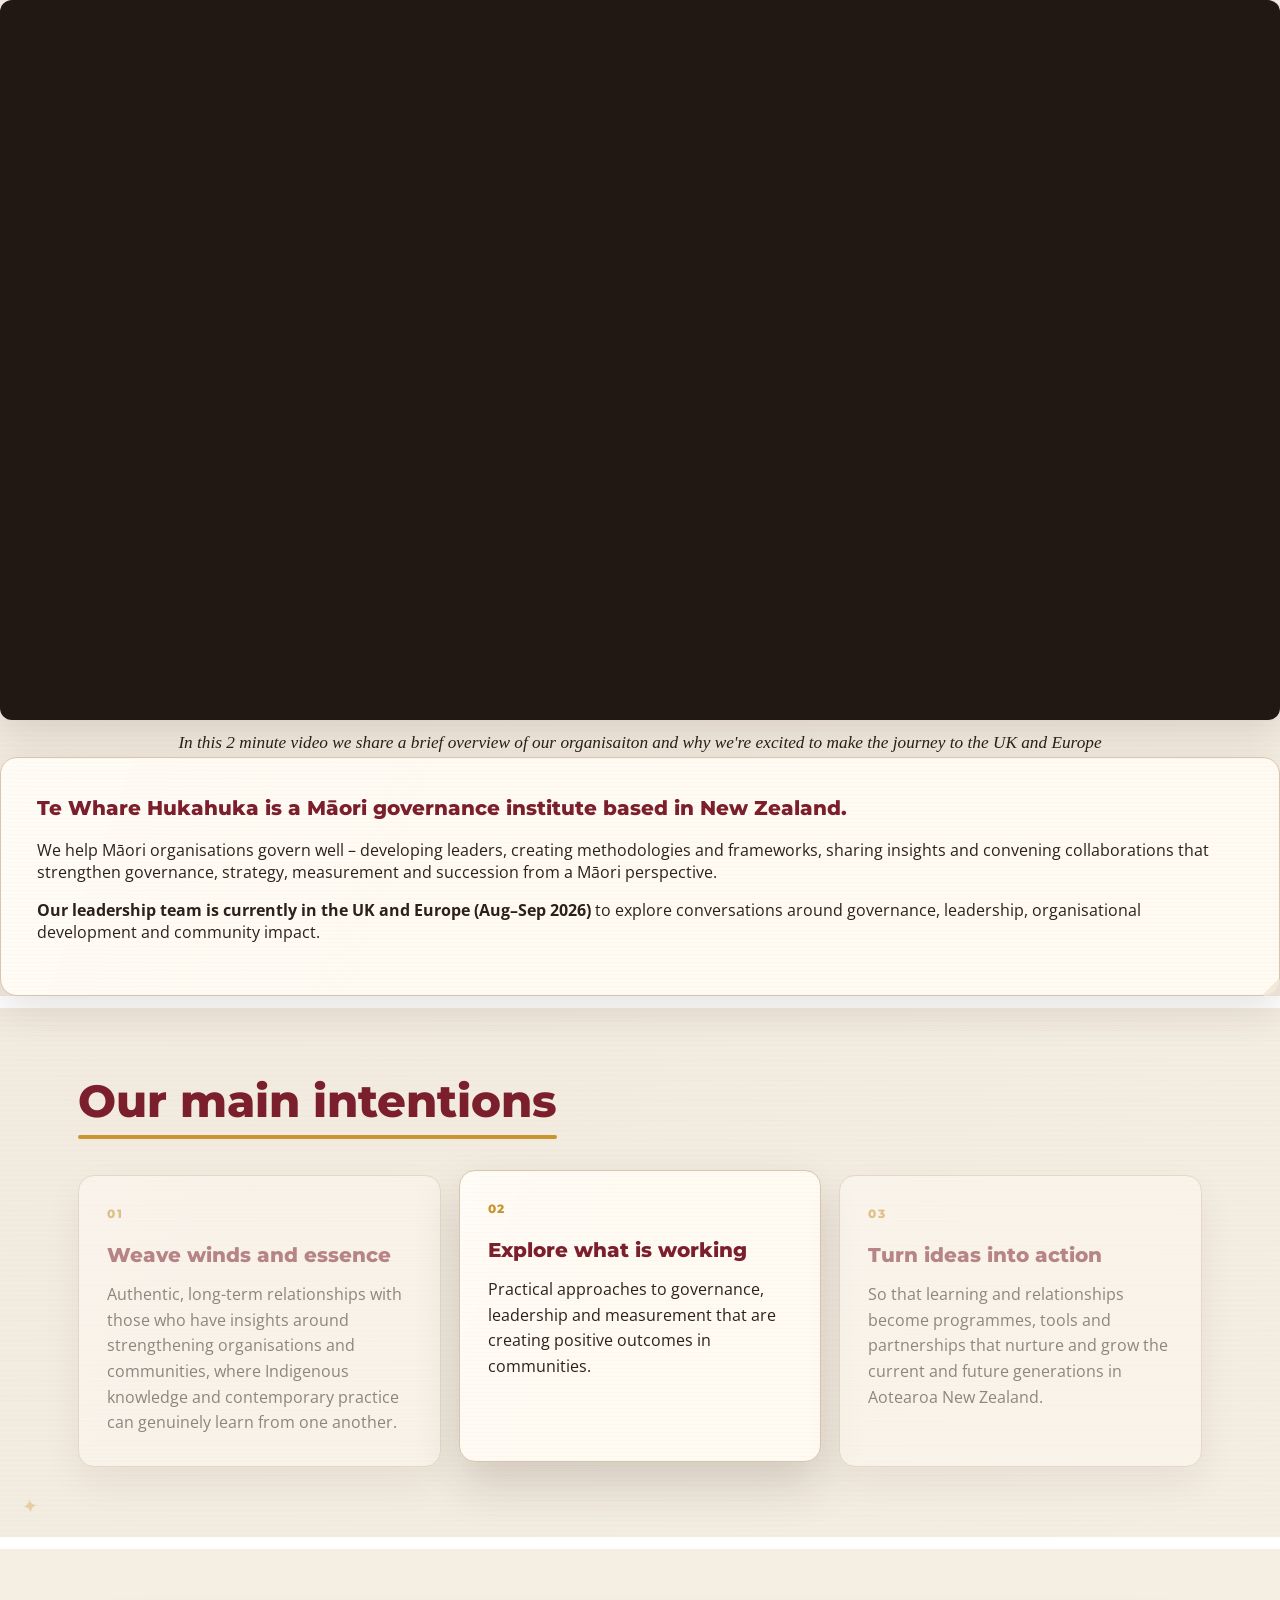
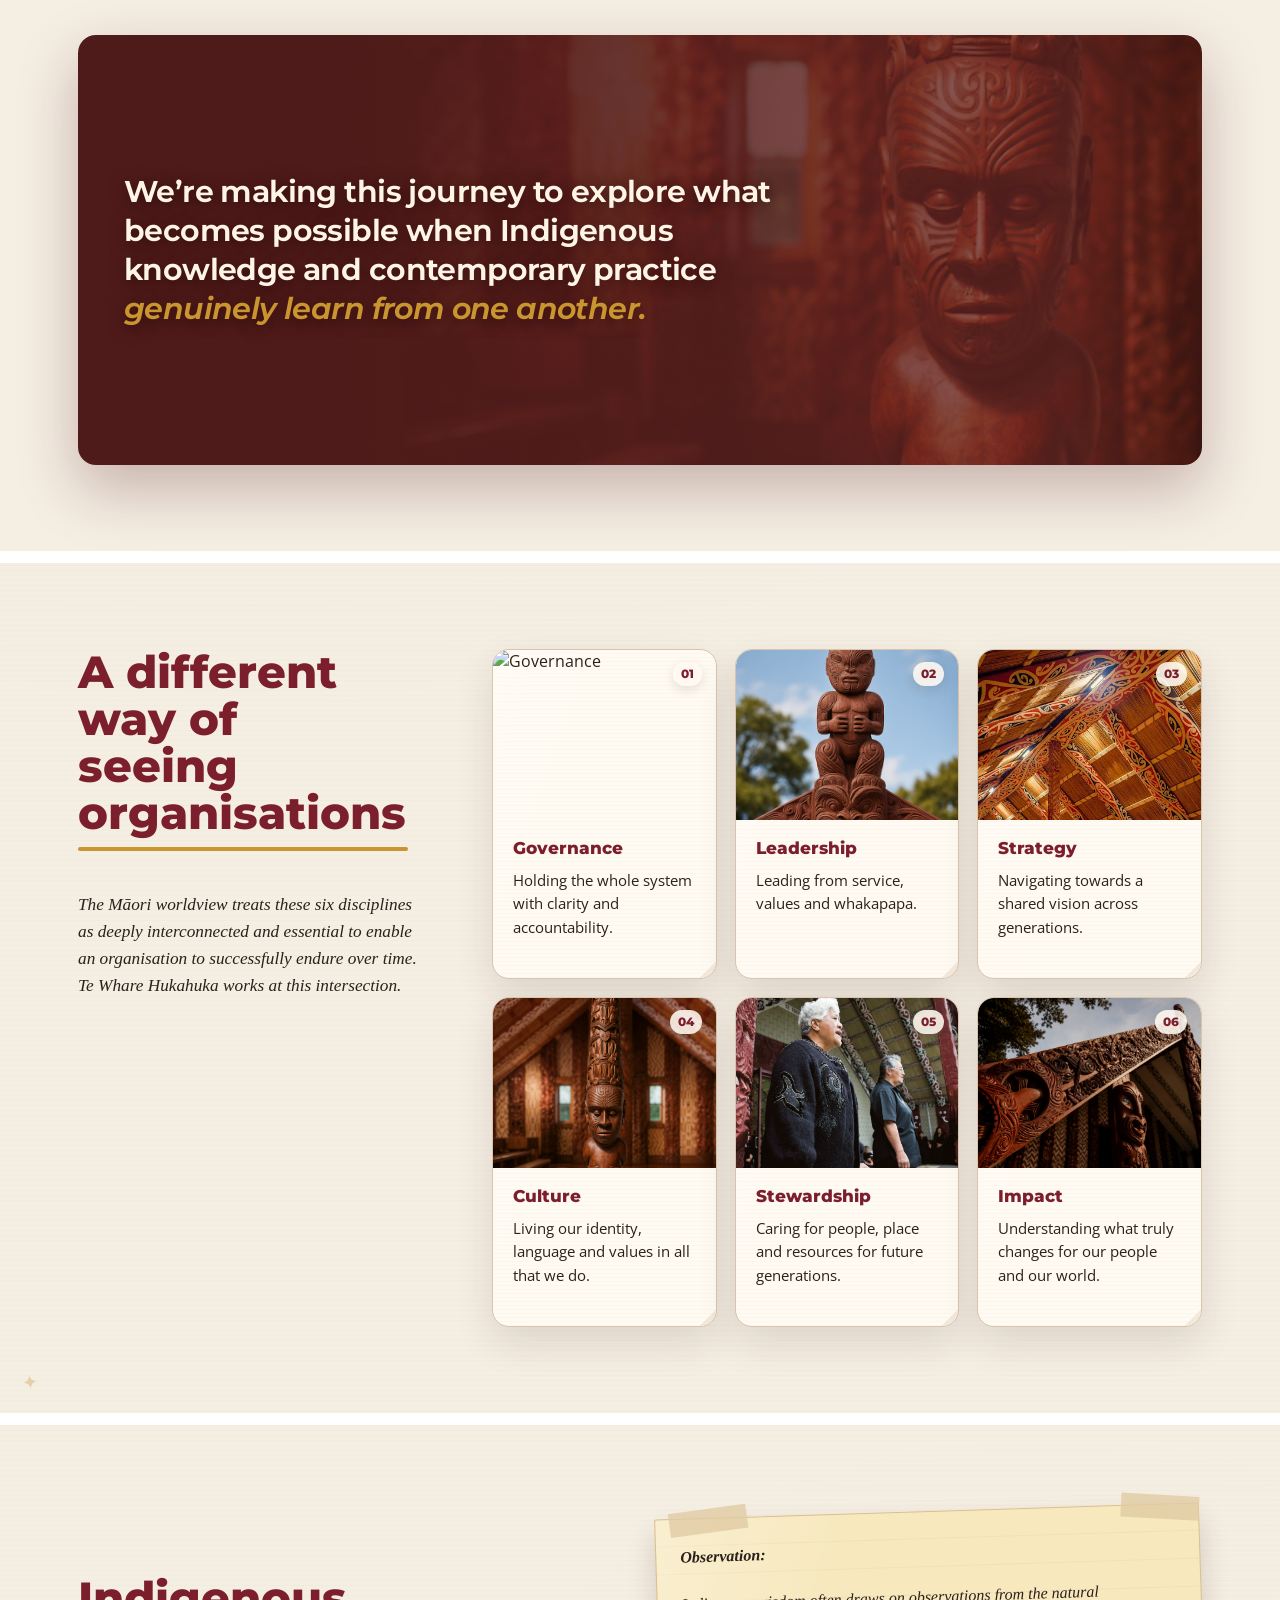
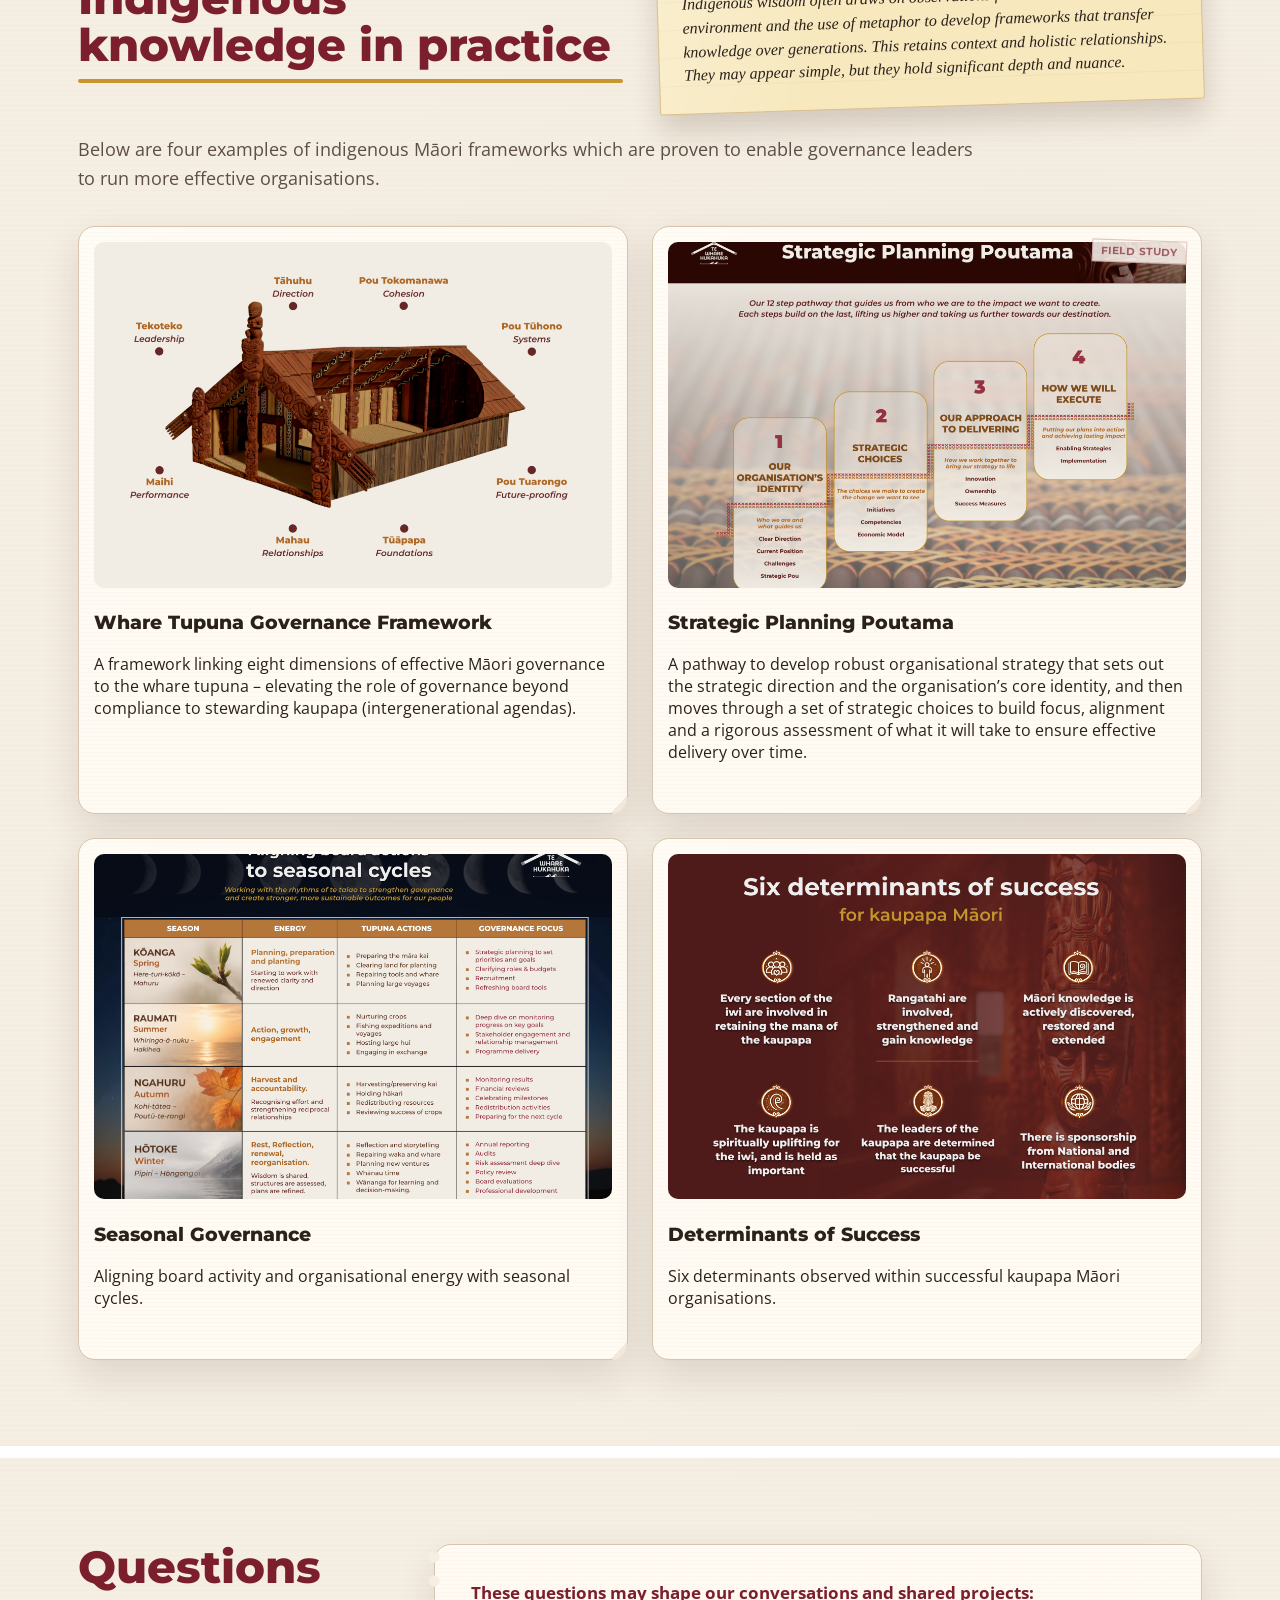
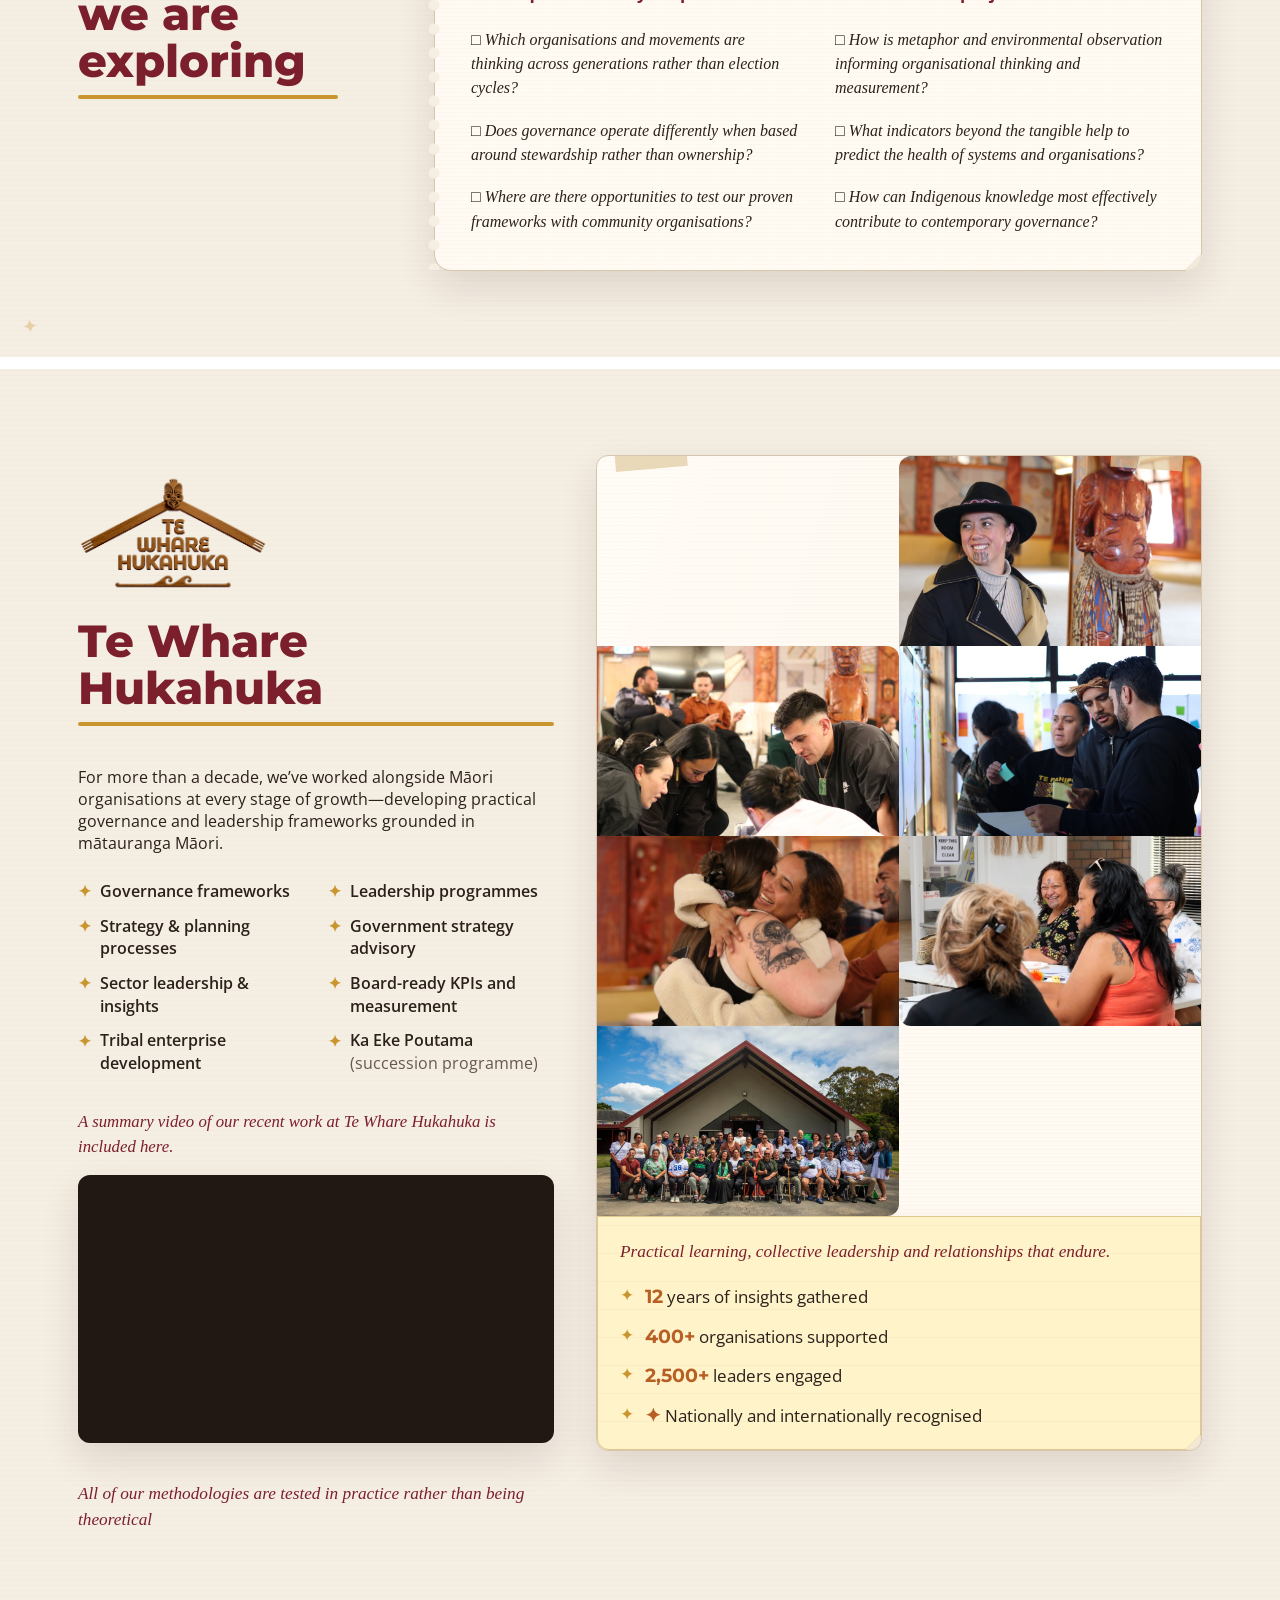
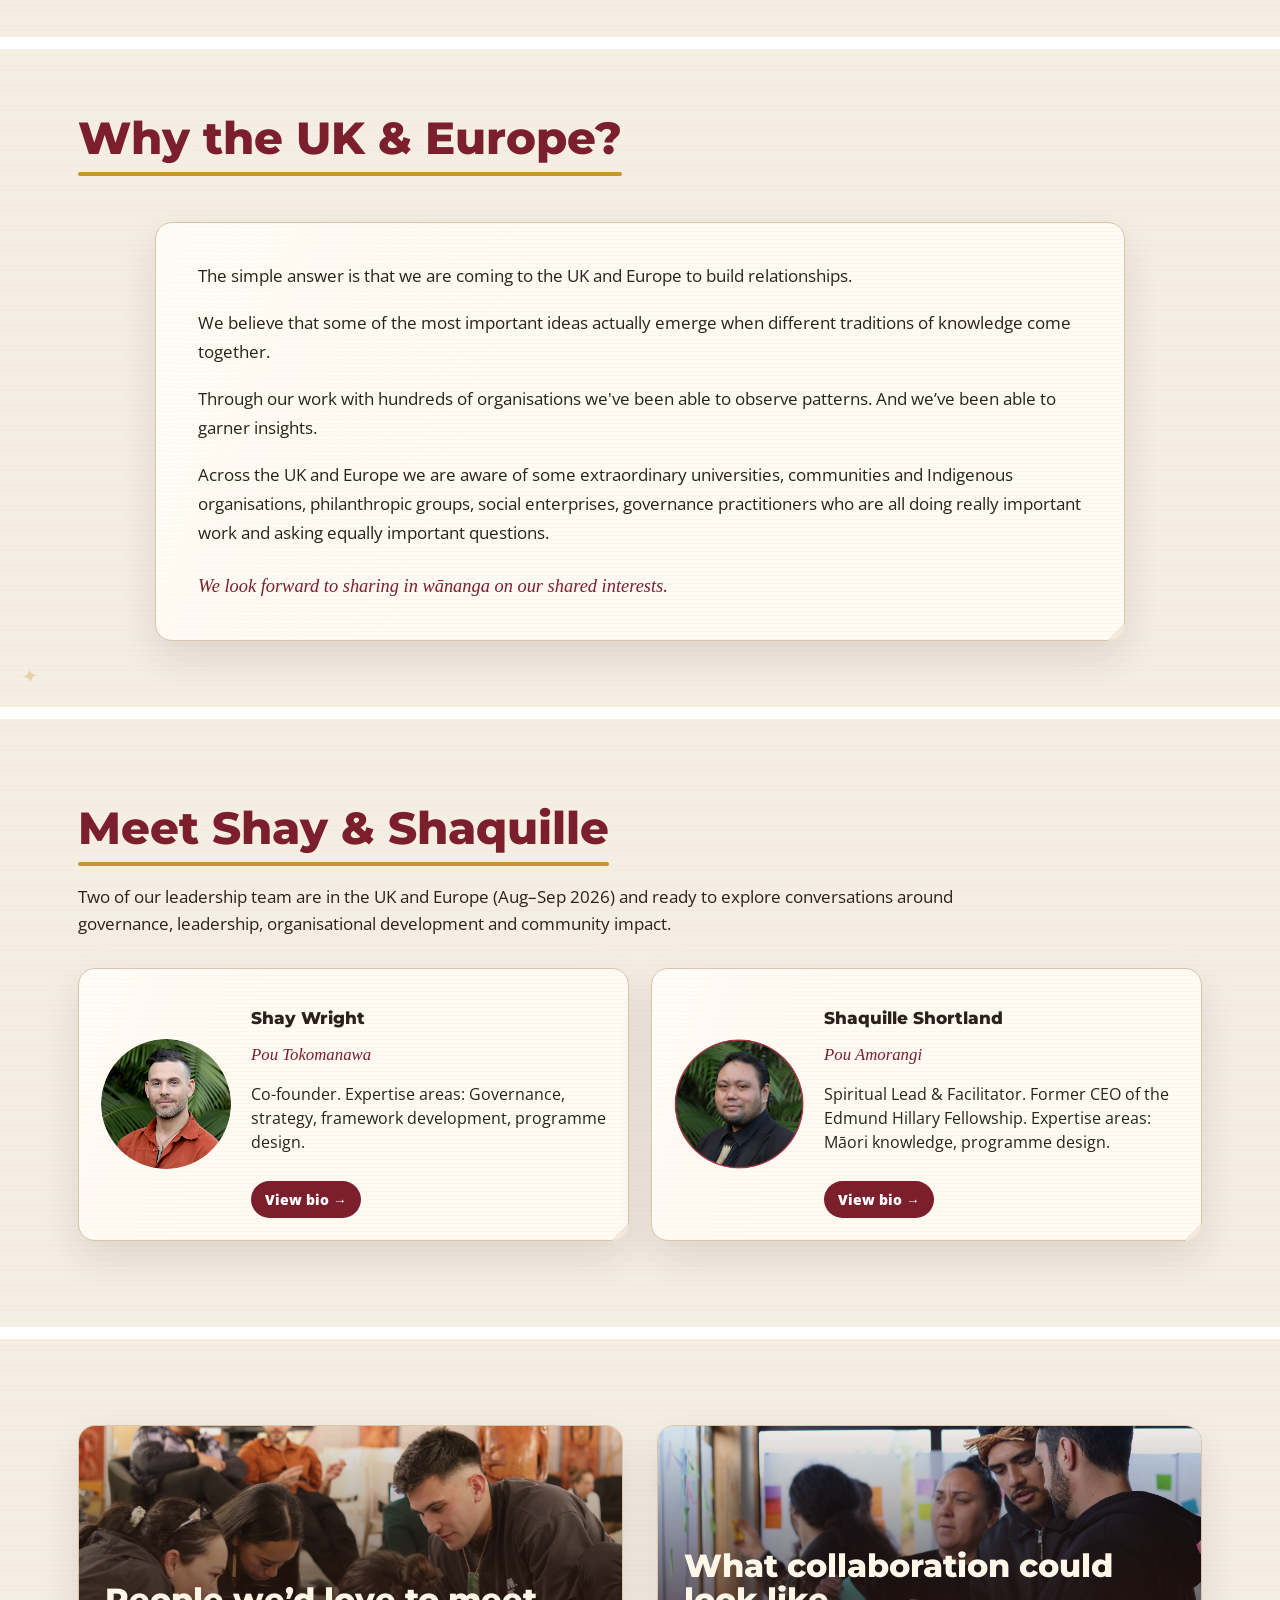
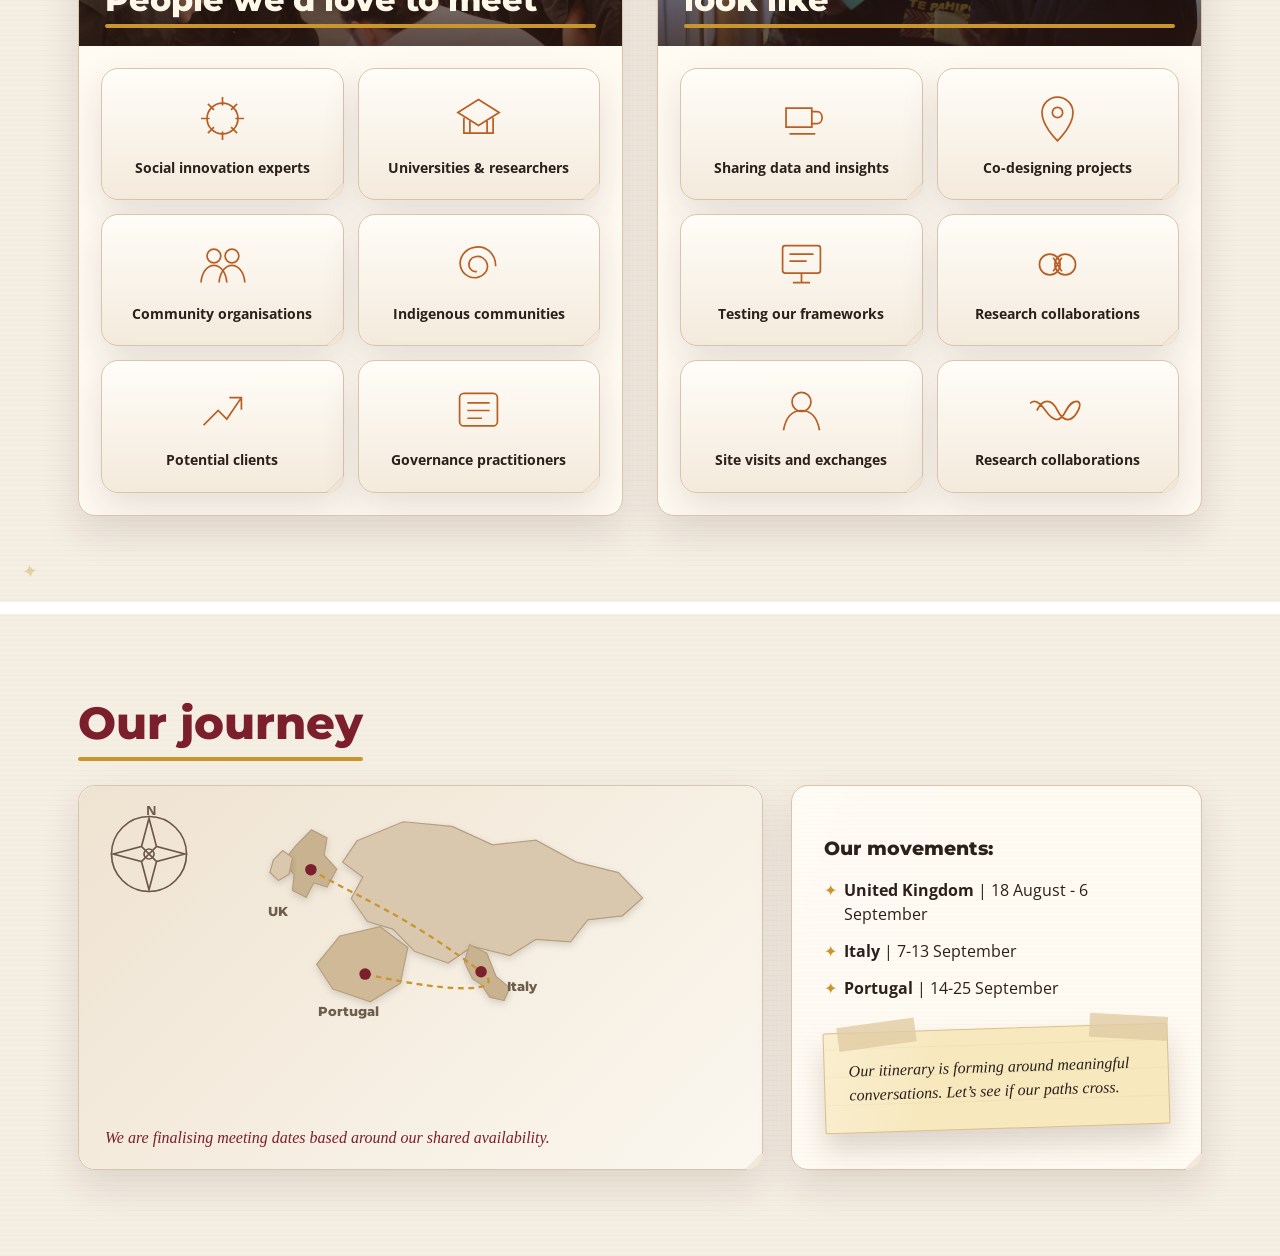
==== sections/01-hero/index.html @ c00cedde "Update index.html" ====
<!DOCTYPE html>

<html><head><meta charset="utf-8"/><meta content="width=device-width,initial-scale=1" name="viewport"/><title>Rangahaua | Te Whare Hukahuka</title><link href="https://fonts.googleapis.com" rel="preconnect"/><link crossorigin="" href="https://fonts.gstatic.com" rel="preconnect"/><link href="https://fonts.googleapis.com/css2?family=Caveat:wght@400;500;600;700&amp;family=Montserrat:wght@700;800&amp;family=Open+Sans:wght@400;600;700;800&amp;display=swap" rel="stylesheet"/><style>
:root{--ink:#2b211b;--wine:#7c1f2d;--ochre:#c9952f;--rust:#b85f25;--cream:#f5eee3;--paper:#fffaf2;--line:#d7c5ad;--shadow:0 16px 38px rgba(54,35,21,.12);--hand:"Lora",Georgia,serif;--max:1180px}*{box-sizing:border-box}body{margin:0;background:var(--cream);color:var(--ink);font-family:"Open Sans",Arial,sans-serif}.wrap{max-width:var(--max);margin:auto;padding:86px 28px}.gap{height:24px;background:#fff}.paper,.card{background:var(--paper);border:1px solid var(--line);border-radius:17px;box-shadow:var(--shadow)}.hand{font-family:var(--hand)}h2{font-size:clamp(2rem,3.5vw,3.5rem);line-height:1.05;color:var(--wine);margin:0}.rule{width:78px;height:4px;background:var(--ochre);margin:15px 0 26px}.note{background:#fff2c5;border:1px solid #e0c889;box-shadow:var(--shadow);padding:22px;transform:rotate(-1.5deg)}.hero{position:relative;min-height:710px;color:white;display:flex;align-items:flex-end;background:#24140e;overflow:hidden}.hero:before{content:"";position:absolute;inset:0;background:linear-gradient(90deg,rgba(20,11,7,.8),rgba(20,11,7,.3) 55%,rgba(20,11,7,.12)),url("assets/hero.png") center/cover no-repeat}.hero .wrap{width:100%;position:relative;z-index:2}.hero h1{font-size:clamp(4rem,8vw,7.2rem);line-height:.9;margin:0}.sub{font-size:clamp(1.5rem,3vw,2.7rem);color:#efbd4e;margin:20px 0}.hero-logo{position:absolute;left:28px;top:24px;width:180px;filter:brightness(0) invert(1);z-index:3}.hero-note{position:absolute;right:4%;bottom:44px;width:220px;color:#3f2b20;z-index:3}.grid2{display:grid;grid-template-columns:1fr 1fr;gap:34px}.intro{display:grid;grid-template-columns:.9fr 1.1fr;gap:44px;align-items:center}.video{aspect-ratio:16/9}.video iframe{width:100%;height:100%;border:0}.welcome{padding:36px;background-image:repeating-linear-gradient(0deg,transparent 0 28px,rgba(120,90,66,.07) 29px)}.quote{text-align:center;padding:52px;font-size:clamp(1.35rem,2.5vw,2.25rem)}.concept-layout{display:grid;grid-template-columns:270px 1fr;gap:44px}.concepts{display:grid;grid-template-columns:repeat(3,1fr);gap:18px}.concept{padding:22px;min-height:145px}.concept h3{margin:0 0 8px}.frameworks{display:grid;grid-template-columns:repeat(2,1fr);gap:24px}.framework{padding:15px 15px 22px}.framework img{width:100%;aspect-ratio:16/9;object-fit:cover;border-radius:10px}.q{display:grid;grid-template-columns:235px 1fr;gap:34px}.qsheet{padding:36px;display:grid;grid-template-columns:1fr 1fr;gap:22px;background-image:linear-gradient(rgba(120,90,66,.05) 1px,transparent 1px),linear-gradient(90deg,rgba(120,90,66,.05) 1px,transparent 1px);background-size:28px 28px}.why{display:grid;grid-template-columns:300px 1fr;gap:42px}.stats{display:grid;grid-template-columns:repeat(3,1fr);gap:18px}.stat{text-align:center;padding:34px 16px}.stat strong{display:block;font-size:clamp(2rem,4vw,3.4rem);color:var(--rust)}.about{display:grid;grid-template-columns:1.15fr .85fr;gap:42px}.about-stats{display:grid;grid-template-columns:repeat(3,1fr);gap:13px}.about-stat{text-align:center;padding:24px 12px}.about-stat strong{display:block;font-size:2.3rem;color:var(--rust)}.team{display:grid;grid-template-columns:1fr 1fr 285px;gap:22px}.person{padding:18px;display:grid;grid-template-columns:130px 1fr;gap:20px;align-items:center}.person img{width:130px;border-radius:50%}.panels{display:grid;grid-template-columns:1fr 1fr;gap:34px}.mini-grid{display:grid;grid-template-columns:repeat(3,1fr);gap:13px}.mini{text-align:center;padding:20px 10px;min-height:105px}.journey{display:grid;grid-template-columns:1.25fr .75fr;gap:28px}.map{min-height:320px;display:grid;place-items:center}.connect{display:grid;grid-template-columns:1fr 1fr;gap:30px}.resources{display:grid;grid-template-columns:repeat(2,1fr);gap:14px}.resource{padding:20px}.footer{background:#21150f;color:#fff}.footer .wrap{padding-top:28px;padding-bottom:28px;display:flex;justify-content:space-between;gap:20px;flex-wrap:wrap}.footer img{width:150px}@media(max-width:900px){.intro,.concept-layout,.q,.why,.about,.panels,.journey,.connect{grid-template-columns:1fr}.concepts,.frameworks{grid-template-columns:1fr 1fr}.team{grid-template-columns:1fr 1fr}.team .note{grid-column:1/-1}.hero-note{display:none}}@media(max-width:600px){.wrap{padding:60px 17px}.concepts,.frameworks,.qsheet,.stats,.about-stats,.team,.mini-grid,.resources{grid-template-columns:1fr}.hero-logo{width:135px;left:17px}.person{grid-template-columns:105px 1fr}.person img{width:105px}}

.quote-dark{background:linear-gradient(135deg,#52161f,#7c1f2d);color:#fff7ea;border-color:#8f3944;box-shadow:0 22px 50px rgba(77,21,29,.25)}
.quote-dark span{color:#f2c467!important}
.concept-image-card{display:grid;grid-template-columns:108px 1fr;gap:16px;align-items:center;overflow:hidden;padding:0!important}
.concept-image-card>img{width:108px;height:145px;object-fit:cover;border-radius:15px 0 0 15px}
.framework-zoom{display:block;position:relative;text-decoration:none;color:inherit}
.framework-zoom span{position:absolute;right:12px;bottom:12px;background:rgba(76,20,28,.90);color:#fff;padding:8px 11px;border-radius:999px;font-size:.78rem;font-weight:800;opacity:0;transition:.2s}
.framework-zoom:hover span{opacity:1}.framework-zoom img{transition:.25s}.framework-zoom:hover img{transform:scale(1.015)}
.why-visual{align-items:stretch}.why-copy{padding:22px 0}.why-observation{margin-top:28px;color:var(--wine);font-size:1.05rem}
.why-canvas{padding:26px;display:grid;gap:22px}.why-canvas>img{width:100%;border-radius:12px}.why-image-band{position:relative;overflow:hidden;border-radius:14px;min-height:245px}.why-image-band>img{width:100%;height:100%;object-fit:cover;position:absolute;inset:0;filter:saturate(.85) brightness(.72)}
.why-overlay{position:absolute;inset:auto 24px 24px auto;background:rgba(255,250,242,.92);padding:18px 22px;border-radius:12px;color:var(--wine);font-size:1.05rem;box-shadow:var(--shadow)}
.about-visual{align-items:stretch}.about-story{padding:18px 0}.about-logo{width:190px;margin:0 0 20px}.about-pill-grid{display:grid;grid-template-columns:1fr 1fr;gap:12px;margin-top:26px}.about-pill-grid span{background:#fffaf2;border:1px solid var(--line);padding:12px 14px;border-radius:999px;box-shadow:var(--soft)}
.about-photo{min-height:410px;overflow:hidden;position:relative}.about-photo-bg{position:absolute;inset:0;background:linear-gradient(180deg,rgba(40,19,12,.05),rgba(40,19,12,.74)),url('assets/hero.png') center/cover no-repeat;filter:saturate(.78)}
.about-stat-stack{position:absolute;left:24px;right:24px;bottom:24px;display:grid;grid-template-columns:repeat(3,1fr);gap:12px}.about-stat-stack>div{background:rgba(255,250,242,.94);padding:18px 12px;border-radius:13px;text-align:center}.about-stat-stack strong{display:block;font-size:2rem;color:var(--rust)}.about-stat-stack span{font-size:.82rem}
.team-note-image{display:flex;align-items:center;justify-content:center}.team-note-image img{max-width:100%;width:285px;filter:drop-shadow(0 12px 20px rgba(55,35,20,.15));transform:rotate(1deg)}
.panels-visual{align-items:start}.visual-mini-grid{display:grid;grid-template-columns:repeat(3,1fr);gap:14px}.visual-mini{padding:22px 12px;text-align:center;min-height:150px;display:flex;flex-direction:column;justify-content:center;align-items:center;background:linear-gradient(180deg,#fffdf8,#f5eadb)}.visual-mini svg{width:55px;height:55px;stroke:var(--rust);fill:none;stroke-width:2;margin-bottom:12px}.visual-mini b{font-size:.9rem}
.map-art{position:relative;width:100%;height:100%;min-height:320px;background:linear-gradient(135deg,#efe3d1,#fbf7ef);overflow:hidden;border-radius:17px}.map-art>svg:first-child{width:100%;height:100%;min-height:320px}.map-art .land{fill:#d7c6aa;stroke:#b59d7d;stroke-width:2;filter:url(#shadow)}.map-art .route{fill:none;stroke:var(--ochre);stroke-width:5;stroke-dasharray:10 9}.map-art .pin{fill:var(--wine)}.map-art text{fill:#6e5c4d;font-weight:700}.compass{position:absolute;left:20px;top:18px;width:100px;height:100px;stroke:#6d5748;fill:none;stroke-width:2}.compass text{fill:#6d5748;stroke:none}.map-caption{position:absolute;left:30px;bottom:22px;color:var(--wine);max-width:190px}.note{background-image:repeating-linear-gradient(0deg,transparent 0 27px,rgba(120,90,66,.10) 28px);position:relative}.note:before,.note:after{content:"";position:absolute;width:68px;height:22px;background:rgba(225,203,161,.75);top:-9px}.note:before{left:14px;transform:rotate(-6deg)}.note:after{right:14px;transform:rotate(5deg)}
@media(max-width:900px){.concept-image-card{grid-template-columns:90px 1fr}.concept-image-card>img{width:90px}.about-stat-stack{grid-template-columns:1fr}.about-photo{min-height:520px}.visual-mini-grid{grid-template-columns:repeat(2,1fr)}}
@media(max-width:600px){.concept-image-card{grid-template-columns:88px 1fr}.concept-image-card>img{width:88px;height:130px}.about-pill-grid,.visual-mini-grid{grid-template-columns:1fr}.why-canvas{padding:14px}.why-overlay{left:14px;right:14px}.team-note-image img{width:240px}}

/* V3 refinements */
h1,h2,h3,.eyebrow{font-family:"Montserrat","Open Sans",Arial,sans-serif;font-weight:800}
h2{display:inline-block;position:relative;padding-bottom:14px;margin-bottom:24px}
h2::after{content:"";position:absolute;left:0;bottom:0;width:100%;height:4px;border-radius:4px;background:var(--ochre)}
.rule{display:none}

/* Image-led concept tiles */
.concepts{align-items:stretch}
.concept-image-card{display:flex!important;flex-direction:column!important;gap:0!important;align-items:stretch!important;overflow:hidden;padding:0!important;min-height:300px!important}
.concept-image-card>img{width:100%!important;height:160px!important;object-fit:cover!important;border-radius:15px 15px 0 0!important;display:block}
.concept-image-card .concept-copy{display:flex;flex-direction:column;flex:1;padding:18px 20px 20px}
.concept-image-card h3{position:absolute;left:0;right:0;top:112px;margin:0;padding:16px 20px 14px;color:#fff8e9;font-size:1.12rem;background:linear-gradient(180deg,transparent,rgba(37,17,12,.88));text-shadow:0 2px 8px rgba(0,0,0,.5)}
.concept-image-card p{width:100%;margin:0;font-size:.93rem;line-height:1.52}

/* Framework cards */
.framework img{aspect-ratio:3/2!important;object-fit:cover}
.framework-subtitle{max-width:880px;font-size:1.1rem;margin:-4px 0 34px;color:#5e4f43}
.framework h3 a{color:inherit;text-decoration:none}.framework h3 a:hover{color:var(--wine)}

/* Dark feature statement */
.quote-dark{padding:68px clamp(30px,7vw,92px)!important}

/* Remove dead columns in questions */
.q.q-no-mark{grid-template-columns:280px 1fr}

/* About TWH collage */
.about-v3{grid-template-columns:.88fr 1.12fr!important;align-items:stretch}
.twh-collage{display:grid;grid-template-columns:1.05fr .95fr;grid-template-rows:1fr 1fr;gap:12px;min-height:560px;padding:12px;overflow:hidden}
.twh-collage img{width:100%;height:100%;object-fit:cover;border-radius:11px;display:block}
.twh-collage img:nth-child(1){grid-row:1/3}
.twh-collage img:nth-child(2){grid-column:2;grid-row:1}
.twh-collage .collage-stack{display:grid;grid-template-columns:1fr 1fr;gap:12px;grid-column:2;grid-row:2}
.twh-collage .collage-stack img{min-height:0}
.twh-collage-caption{position:absolute;left:30px;bottom:28px;right:30px;background:rgba(255,250,242,.94);padding:17px 20px;border-radius:12px;color:var(--wine);box-shadow:var(--shadow);font-family:"Montserrat",sans-serif;font-weight:700}

/* Team */
.team.team-v3{grid-template-columns:1fr 1fr}
.person{padding:22px}.person .bio-btn{display:inline-flex;margin-top:10px;padding:9px 14px;border-radius:999px;background:var(--wine);color:white;text-decoration:none;font-weight:800;font-size:.85rem}

/* Image-led collaboration panels */
.panels-visual-v3{display:grid;grid-template-columns:1fr 1fr;gap:34px}
.visual-panel-v3{background:var(--paper);border:1px solid var(--line);border-radius:17px;box-shadow:var(--shadow);overflow:hidden}
.visual-panel-v3 .panel-photo{height:220px;position:relative;background-size:cover;background-position:center}
.visual-panel-v3 .panel-photo::after{content:"";position:absolute;inset:0;background:linear-gradient(180deg,rgba(43,22,16,.08),rgba(43,22,16,.78))}
.visual-panel-v3 .panel-photo h2{position:absolute;left:26px;right:26px;bottom:18px;z-index:2;color:#fff8e9;margin:0;padding-bottom:11px;font-size:clamp(1.6rem,2.5vw,2.5rem)}
.visual-panel-v3 .panel-body{padding:22px}
.visual-panel-v3 .visual-mini-grid{grid-template-columns:repeat(2,1fr)}
.visual-panel-v3 .visual-mini{min-height:125px;background:linear-gradient(180deg,#fffdf8,#f4eadc)}

/* Sticky notes closer to taped notebook paper */
.note{background:#f7e8bd!important;background-image:repeating-linear-gradient(0deg,transparent 0 27px,rgba(110,84,56,.10) 28px)!important;border:1px solid #dac08c!important;border-radius:2px!important;box-shadow:0 16px 28px rgba(68,43,22,.18)!important;padding:26px 24px!important;transform:rotate(-1.8deg)!important}
.note:before,.note:after{width:78px!important;height:24px!important;background:rgba(225,204,164,.80)!important;top:-10px!important}

@media(max-width:900px){
 .concept-image-card{min-height:280px!important}.concept-image-card>img{height:145px!important}.concept-image-card h3{top:98px}
 .about-v3,.panels-visual-v3{grid-template-columns:1fr!important}.twh-collage{min-height:500px}
 .q.q-no-mark{grid-template-columns:1fr}
}
@media(max-width:600px){
 .concept-image-card>img{height:180px!important}.concept-image-card h3{top:132px}
 .twh-collage{grid-template-columns:1fr;grid-template-rows:auto;min-height:0}.twh-collage img:nth-child(1),.twh-collage img:nth-child(2),.twh-collage .collage-stack{grid-column:auto;grid-row:auto}.twh-collage img{height:260px}.twh-collage .collage-stack{grid-template-columns:1fr 1fr}.twh-collage .collage-stack img{height:180px}
 .team.team-v3{grid-template-columns:1fr}.visual-panel-v3 .visual-mini-grid{grid-template-columns:1fr}
}


/* V4 — refined field notebook treatment */
section.journal-spread{position:relative;overflow:hidden}
section.journal-spread::before{display:none!important;content:none!important}
section.journal-spread:nth-of-type(even)::after{content:"✦";position:absolute;left:22px;bottom:18px;color:rgba(201,149,47,.34);font-size:1.2rem;transform:rotate(-8deg);pointer-events:none}

/* Headings below the six images */
.concept-image-card{position:relative!important;display:flex!important;flex-direction:column!important;min-height:330px!important}
.concept-image-card::before{content:attr(data-entry);position:absolute;top:12px;right:14px;z-index:2;background:rgba(255,250,242,.88);color:var(--wine);font-family:"Montserrat",sans-serif;font-size:.72rem;font-weight:800;padding:5px 8px;border-radius:999px;box-shadow:0 4px 12px rgba(45,26,17,.12)}
.concept-image-card>img{height:170px!important;border-radius:15px 15px 0 0!important}
.concept-image-card h3{position:static!important;background:none!important;color:var(--wine)!important;text-shadow:none!important;padding:18px 20px 0!important;margin:0!important;font-family:"Montserrat",sans-serif!important;font-weight:800!important;font-size:1.08rem!important;line-height:1.2!important}
.concept-image-card .concept-copy{padding:10px 20px 22px!important;display:block!important}
.concept-image-card p{font-size:.94rem!important;line-height:1.58!important}

/* Stable collage footer: no floating absolute positioning */
.twh-collage{display:grid!important;grid-template-columns:1fr 1fr!important;grid-template-rows:230px 230px auto!important;gap:12px!important;padding:15px!important;overflow:visible!important;align-self:start!important}
.twh-collage>img{width:100%!important;height:100%!important;object-fit:cover!important;border-radius:11px!important}
.twh-collage>.collage-stack{display:grid!important;grid-template-columns:1fr 1fr!important;gap:12px!important;grid-column:1/-1!important;height:230px!important}
.twh-collage>.collage-stack img{width:100%!important;height:230px!important;object-fit:cover!important;border-radius:11px!important}
.twh-collage-footer{grid-column:1/-1!important;position:static!important;transform:none!important;width:auto!important;margin:4px 2px 0!important;padding:22px 22px 20px!important;background:#fff3ca!important;border:1px solid #e0c98e!important;border-radius:3px!important;box-shadow:0 12px 26px rgba(67,43,22,.12)!important;background-image:repeating-linear-gradient(0deg,transparent 0 27px,rgba(120,90,66,.09) 28px)!important}
.twh-collage-footer::before,.twh-collage-footer::after{content:"";position:absolute;width:72px;height:22px;background:rgba(226,204,163,.72);top:-9px}
.twh-collage-footer::before{left:18px;transform:rotate(-5deg)}
.twh-collage-footer::after{right:18px;transform:rotate(4deg)}
.collage-caption-line{font-size:1.04rem;color:var(--wine);margin-bottom:17px}
.about-facts{list-style:none;margin:0;padding:0;display:grid;gap:10px}
.about-facts li{position:relative;padding-left:22px;font-size:.94rem}
.about-facts li::before{content:"✦";position:absolute;left:0;color:var(--ochre)}
.about-facts strong{font-family:"Montserrat",sans-serif;color:var(--rust);font-size:1.12rem}

/* Notebook edge and restrained field marks */
.qsheet{position:relative}
.qsheet::before{content:"";position:absolute;left:-13px;top:0;bottom:0;width:25px;background:radial-gradient(circle at 12px 12px,var(--cream) 0 5px,transparent 6px) 0 0/24px 24px repeat-y}
.framework::after{content:"↗ open";position:absolute;right:17px;bottom:15px;font-family:var(--hand);font-size:.72rem;color:rgba(124,31,45,.52);transform:rotate(-2deg)}
.framework{position:relative;padding-bottom:34px!important}
.about-story::after{display:none!important;content:none!important}

@media(max-width:900px){
 .twh-collage{grid-template-rows:200px 200px auto!important}
 .twh-collage>.collage-stack,.twh-collage>.collage-stack img{height:200px!important}
}
@media(max-width:600px){
 section.journal-spread::before{display:none}
 .concept-image-card>img{height:190px!important}
 .twh-collage{grid-template-columns:1fr!important;grid-template-rows:auto!important}
 .twh-collage>img,.twh-collage>.collage-stack img{height:210px!important}
 .twh-collage>.collage-stack{grid-column:1!important;grid-template-columns:1fr!important;height:auto!important}
 .twh-collage-footer{grid-column:1!important}
}

/* V5 — final spacing, manifesto image and tactile field-notebook refinements */
body{
  background-color:var(--cream);
  background-image:
    radial-gradient(circle at 18% 9%,rgba(112,79,48,.025),transparent 19%),
    radial-gradient(circle at 82% 42%,rgba(112,79,48,.025),transparent 17%),
    repeating-linear-gradient(0deg,rgba(92,69,46,.018) 0 1px,transparent 1px 5px);
}
.paper,.card{
  position:relative;
  background-color:var(--paper);
  background-image:
    linear-gradient(110deg,rgba(255,255,255,.28),transparent 32%),
    repeating-linear-gradient(0deg,rgba(93,69,47,.018) 0 1px,transparent 1px 4px);
}
.paper::after,.card::after{
  content:"";
  position:absolute;
  width:18px;height:18px;
  right:-1px;bottom:-1px;
  border-radius:0 0 16px 0;
  background:linear-gradient(135deg,transparent 0 48%,rgba(116,84,54,.10) 49% 52%,rgba(242,231,215,.86) 53%);
  pointer-events:none;
}
.note{
  background-color:#f7e8bd!important;
  background-image:
    linear-gradient(105deg,rgba(255,255,255,.28),transparent 34%),
    repeating-linear-gradient(0deg,transparent 0 27px,rgba(110,84,56,.10) 28px)!important;
}
.note::after{
  content:"";
  position:absolute;
  right:-1px;bottom:-1px;width:22px;height:22px;
  background:linear-gradient(135deg,transparent 0 47%,rgba(120,89,54,.12) 48% 52%,#eddbad 53%);
}

/* Manifesto: Tokomanawa image with a deep maroon veil */
.manifesto-section{background:var(--cream)}
.quote-image{
  position:relative;
  min-height:470px;
  padding:0!important;
  overflow:hidden;
  border:0!important;
  border-radius:18px;
  box-shadow:0 24px 60px rgba(77,21,29,.28);
  background:
    linear-gradient(90deg,rgba(68,13,21,.95) 0%,rgba(86,18,28,.87) 47%,rgba(90,19,29,.68) 100%),
    url("assets/tokomanawa-box.png") center/cover no-repeat!important;
  display:grid;
  place-items:center;
}
.quote-image::before{
  content:"";
  position:absolute;inset:0;
  background:
    radial-gradient(circle at 25% 50%,rgba(255,255,255,.035),transparent 36%),
    linear-gradient(180deg,rgba(39,7,13,.05),rgba(39,7,13,.20));
}
.quote-copy{
  position:relative;
  z-index:2;
  max-width:920px;
  padding:68px 58px;
  color:#fff5e7;
  text-align:center;
  font-family:"Montserrat","Open Sans",sans-serif;
  font-size:clamp(2rem,4.2vw,3.65rem);
  line-height:1.18;
  font-weight:800;
  letter-spacing:-.02em;
  text-shadow:0 3px 16px rgba(38,6,11,.38);
}

/* Ensure the concept heading owns its column and never slips beneath the tiles */
.concept-layout{
  grid-template-columns:minmax(320px,350px) minmax(0,1fr)!important;
  column-gap:64px!important;
  align-items:start!important;
}
.concept-layout>div:first-child{
  position:relative;
  z-index:5;
  padding-right:10px;
}
.concept-layout>div:first-child h2{
  position:relative;
  z-index:6;
  max-width:330px;
}
.concepts{
  position:relative;
  z-index:1;
}

/* Give the question notebook a clearer editorial offset from its heading */
.q.q-no-mark{
  grid-template-columns:260px minmax(0,1fr)!important;
  column-gap:78px!important;
}
.q.q-no-mark .qsheet{
  margin-left:12px;
}

/* Tiny field-note marks, restrained rather than decorative */
section.journal-spread:nth-of-type(3n)::before{display:none!important;content:none!important}
.framework:nth-child(2)::before{
  content:"field study";
  position:absolute;right:14px;top:13px;
  z-index:4;
  padding:4px 8px;
  border:1px solid rgba(124,31,45,.24);
  color:rgba(124,31,45,.68);
  font:700 .65rem "Montserrat",sans-serif;
  letter-spacing:.08em;
  text-transform:uppercase;
  transform:rotate(2deg);
  background:rgba(255,250,242,.84);
}

@media(max-width:900px){
  .concept-layout{grid-template-columns:1fr!important;column-gap:0!important}
  .concept-layout>div:first-child h2{max-width:none}
  .q.q-no-mark{grid-template-columns:1fr!important;column-gap:0!important}
  .q.q-no-mark .qsheet{margin-left:0}
  .quote-image{min-height:400px}
  .quote-copy{padding:58px 34px}
}
@media(max-width:600px){
  .quote-image{min-height:360px;border-radius:12px}
  .quote-copy{padding:48px 22px;font-size:clamp(1.65rem,8vw,2.35rem)}
}


/* V6 refinements */
:root{--hand:"Lora",Georgia,serif}
.gap{height:12px!important}

/* Keep the supplied Tokomanawa artwork fully visible and unfiltered. */
.quote-image{
  min-height:430px!important;
  background:url("assets/tokomanawa-box.png") center/cover no-repeat!important;
  display:flex!important;
  align-items:center!important;
  justify-content:flex-start!important;
  padding:34px!important;
}
.quote-image::before{display:none!important}
.quote-copy{
  max-width:650px!important;
  margin:0!important;
  padding:42px 46px!important;
  background:rgba(78,17,27,.94)!important;
  border:1px solid rgba(255,238,209,.22)!important;
  border-radius:14px!important;
  color:#fff5e7!important;
  text-align:left!important;
  font-size:clamp(1.5rem,2.75vw,2.45rem)!important;
  line-height:1.25!important;
  box-shadow:0 18px 45px rgba(37,7,12,.28)!important;
  text-shadow:none!important;
}
.gold-phrase{color:var(--ochre)!important}

/* Compact four-photo square collage: two columns by two rows. */
.twh-collage{
  grid-template-columns:1fr 1fr!important;
  grid-template-rows:220px 220px auto!important;
  gap:10px!important;
  padding:12px!important;
}
.twh-collage>img:nth-of-type(1),
.twh-collage>img:nth-of-type(2){
  grid-column:auto!important;
  grid-row:auto!important;
  width:100%!important;
  height:220px!important;
  object-fit:cover!important;
}
.twh-collage>.collage-stack{
  display:contents!important;
}
.twh-collage>.collage-stack img{
  width:100%!important;
  height:220px!important;
  object-fit:cover!important;
  border-radius:11px!important;
}
.twh-collage-footer{grid-column:1/-1!important}
.about-facts{gap:13px!important}
.about-facts li{
  font-size:1.08rem!important;
  line-height:1.4!important;
  padding-left:25px!important;
}
.about-facts strong{font-size:1.2rem!important}

/* Kalam is now the consistent notebook voice. */
.hand,.note,.map-caption,.collage-caption-line{font-family:var(--hand)!important}
.hand{font-size:1.08em}

@media(max-width:900px){
  .quote-image{min-height:390px!important;padding:24px!important}
  .quote-copy{max-width:580px!important;padding:34px 36px!important}
}
@media(max-width:600px){
  .gap{height:8px!important}
  .quote-image{min-height:430px!important;align-items:flex-end!important;padding:16px!important;background-position:64% center!important}
  .quote-copy{padding:25px 24px!important;font-size:clamp(1.35rem,6.5vw,1.8rem)!important}
  .twh-collage{grid-template-columns:1fr 1fr!important;grid-template-rows:165px 165px auto!important}
  .twh-collage>img:nth-of-type(1),.twh-collage>img:nth-of-type(2),.twh-collage>.collage-stack img{height:165px!important}
  .about-facts li{font-size:1rem!important}
}


/* V7 refinements */

/* Kalam notebook treatments remain intentionally prominent relative to body copy.
   treatment enough scale to read at least as strongly as body copy. */
.hand,
.note,
.map-caption,
.collage-caption-line,
.about-story::after{
  font-family:var(--hand)!important;
  font-size:1.22rem!important;
  line-height:1.32!important;
}
.qsheet .hand{font-size:1.18rem!important}
.hero-note.hand{font-size:1.2rem!important}
.person .hand{font-size:1.18rem!important}

/* Manifesto: 20% smaller and directly on the original image. */
.quote-copy{
  max-width:650px!important;
  padding:0!important;
  background:transparent!important;
  border:0!important;
  border-radius:0!important;
  box-shadow:none!important;
  font-size:clamp(1.2rem,2.2vw,1.96rem)!important;
  line-height:1.27!important;
  text-shadow:0 3px 16px rgba(36,5,10,.75)!important;
}
.quote-image{
  padding:46px!important;
  background:url("assets/tokomanawa-box.png") center/cover no-repeat!important;
}
.gold-phrase{color:var(--ochre)!important}

/* Compact 2 × 2 photo collage with no vertical seam between rows. */
.twh-collage{
  row-gap:0!important;
  column-gap:8px!important;
}
.twh-collage>img,
.twh-collage>.collage-stack img{
  border-radius:0!important;
}
.twh-collage>img:nth-of-type(1){border-radius:11px 0 0 0!important}
.twh-collage>img:nth-of-type(2){border-radius:0 11px 0 0!important}
.twh-collage>.collage-stack img:first-child{border-radius:0 0 0 11px!important}
.twh-collage>.collage-stack img:last-child{border-radius:0 0 11px 0!important}

/* About Us services are now editorial bullet points rather than pills. */
.about-service-list{
  list-style:none;
  margin:26px 0 0;
  padding:0;
  display:grid;
  grid-template-columns:1fr 1fr;
  gap:12px 24px;
}
.about-service-list li{
  position:relative;
  padding-left:22px;
  font-size:1rem;
  line-height:1.42;
  font-weight:600;
}
.about-service-list li::before{
  content:"✦";
  position:absolute;
  left:0;
  top:.02em;
  color:var(--ochre);
}
.about-service-list span{
  font-weight:400;
  color:#66584d;
}

@media(max-width:900px){
  .quote-copy{max-width:570px!important}
}
@media(max-width:600px){
  .hand,.note,.map-caption,.collage-caption-line,.about-story::after{
    font-size:1.14rem!important;
  }
  .qsheet .hand{font-size:1.12rem!important}
  .quote-image{padding:22px!important}
  .quote-copy{
    font-size:clamp(1.12rem,5.2vw,1.52rem)!important;
    padding:0!important;
  }
  .about-service-list{grid-template-columns:1fr}
}


/* V8 refinements */

/* Handwritten / Kalam treatments. */
.hand,
.note,
.map-caption,
.collage-caption-line,
.about-story::after{
  font-family:var(--hand)!important;
  font-size:1.83rem!important;
  line-height:1.22!important;
}
.qsheet .hand{font-size:1.77rem!important;line-height:1.2!important}
.hero-note.hand{font-size:1.8rem!important}
.person .hand{font-size:1.77rem!important}

/* Manifesto: 30% smaller than V7 and slightly less bold. */
.quote-copy{
  max-width:650px!important;
  padding:0!important;
  background:transparent!important;
  border:0!important;
  border-radius:0!important;
  box-shadow:none!important;
  font-size:clamp(.84rem,1.54vw,1.37rem)!important;
  line-height:1.34!important;
  font-weight:650!important;
  text-shadow:0 3px 16px rgba(36,5,10,.75)!important;
}
.gold-phrase,
.gold-phrase em{
  color:var(--ochre)!important;
  font-style:italic!important;
}

/* About Us collage: six equal tiles, 2 columns × 3 rows, with absolutely
   no horizontal or vertical white space between any images. */
.twh-collage{
  display:grid!important;
  grid-template-columns:repeat(2,minmax(0,1fr))!important;
  grid-template-rows:repeat(3,190px) auto!important;
  gap:0!important;
  padding:0!important;
  min-height:0!important;
  overflow:hidden!important;
  line-height:0!important;
  border-radius:12px!important;
}
.twh-collage>.tape{z-index:5}
.twh-collage>img{
  width:100%!important;
  height:190px!important;
  object-fit:cover!important;
  display:block!important;
  margin:0!important;
  padding:0!important;
  border:0!important;
  border-radius:0!important;
  line-height:0!important;
  grid-column:auto!important;
  grid-row:auto!important;
}
.twh-collage>img:nth-of-type(1){border-radius:12px 0 0 0!important}
.twh-collage>img:nth-of-type(2){border-radius:0 12px 0 0!important}
.twh-collage>img:nth-of-type(5){border-radius:0 0 0 12px!important}
.twh-collage>img:nth-of-type(6){border-radius:0 0 12px 0!important}
.twh-collage-footer{
  grid-column:1/-1!important;
  margin:0!important;
  border-radius:0 0 12px 12px!important;
  line-height:1.35!important;
}

@media(max-width:600px){
  .hand,
  .note,
  .map-caption,
  .collage-caption-line,
  .about-story::after{font-size:1.58rem!important}
  .qsheet .hand{font-size:1.52rem!important}
  .quote-copy{
    font-size:clamp(.78rem,3.65vw,1.06rem)!important;
    line-height:1.36!important;
  }
  .twh-collage{
    grid-template-columns:repeat(2,minmax(0,1fr))!important;
    grid-template-rows:repeat(3,145px) auto!important;
  }
  .twh-collage>img{height:145px!important}
}


/* ===============================================================
   V9 — 2026 Europe journey content update
   =============================================================== */

:root{
  --hand:"Lora",Georgia,serif!important;
}

/* Remove all faint right-hand section labels. */
section.journal-spread::before,
section.journal-spread:nth-of-type(3n)::before{
  display:none!important;
  content:none!important;
}

/* Section 1 */
.section1-heading{
  font-family:"Montserrat","Open Sans",sans-serif!important;
  font-size:1.28rem!important;
  line-height:1.35!important;
  font-weight:800!important;
  color:var(--wine)!important;
  margin:0 0 18px!important;
}

/* Section 2: intentions carousel */
.intentions-section .wrap{padding-top:70px;padding-bottom:70px}
.intentions-grid{
  display:grid;
  grid-template-columns:repeat(3,minmax(0,1fr));
  gap:18px;
  margin-top:12px;
}
.intention-card{
  position:relative;
  min-height:265px;
  padding:30px 28px;
  border:1px solid var(--line);
  border-radius:16px;
  background:
    linear-gradient(110deg,rgba(255,255,255,.32),transparent 35%),
    repeating-linear-gradient(0deg,rgba(93,69,47,.018) 0 1px,transparent 1px 4px),
    var(--paper);
  box-shadow:var(--shadow);
  opacity:.5;
  transform:translateY(0);
  transition:opacity .8s ease, transform .8s ease, box-shadow .8s ease;
}
.intention-card.active{
  opacity:1;
  transform:translateY(-5px);
  box-shadow:0 22px 46px rgba(54,35,21,.17);
}
.intention-number{
  font-family:"Montserrat",sans-serif;
  font-size:.78rem;
  letter-spacing:.14em;
  font-weight:800;
  color:var(--ochre);
  margin-bottom:22px;
}
.intention-card h3{
  color:var(--wine);
  font-family:"Montserrat",sans-serif;
  font-size:1.24rem;
  line-height:1.25;
  margin:0 0 14px;
}
.intention-card p{margin:0;line-height:1.6}

/* Section 3: manifesto, 50% larger than V8, image remains visible on mobile */
.quote-copy{
  font-size:clamp(1.26rem,2.31vw,2.06rem)!important;
  font-weight:650!important;
  line-height:1.31!important;
  max-width:670px!important;
}
.quote-image{
  background:url("assets/tokomanawa-box.png") center/cover no-repeat!important;
}
.gold-phrase,.gold-phrase em{font-style:italic!important}

/* Section 4 */
.concept-layout>div:first-child p.hand{
  font-family:var(--hand)!important;
}

/* Section 5 */
.framework-subtitle{
  font-size:1.12rem!important;
  line-height:1.6!important;
  max-width:900px!important;
}
.frameworks .note{line-height:1.45}

/* Section 6 */
.questions-v9{
  grid-template-columns:1fr!important;
  gap:17px!important;
}
.questions-subheading{
  font-family:"Open Sans",Arial,sans-serif!important;
  font-size:1.04rem!important;
  line-height:1.5!important;
  font-weight:700!important;
  color:var(--wine)!important;
  margin-bottom:4px!important;
}
.q.q-no-mark{
  grid-template-columns:260px minmax(0,1fr)!important;
  column-gap:84px!important;
}

/* TWH section */
.about-story::after{
  content:"All of our methodologies are tested in practice rather than being theoretical"!important;
  display:block!important;
  margin-top:34px!important; /* deliberate one-line breath before field note */
  padding-top:4px!important;
  font-family:var(--hand)!important;
  color:var(--wine)!important;
  transform:rotate(-1deg);
}
.about-service-list{
  grid-template-columns:1fr 1fr!important;
}
.about-facts li:first-child strong{font-size:1.2rem!important}

/* Team section */
.team-intro{
  max-width:900px;
  margin:-6px 0 30px;
  font-size:1.05rem;
  line-height:1.6;
}
.person p{line-height:1.52}

/* People / collaboration */
.visual-mini b{line-height:1.35}

/* Journey */
.movement-list{
  list-style:none;
  padding:0;
  margin:18px 0 28px;
  display:grid;
  gap:13px;
}
.movement-list li{
  position:relative;
  padding-left:20px;
  line-height:1.5;
}
.movement-list li::before{
  content:"✦";
  position:absolute;
  left:0;
  color:var(--ochre);
}
.map-caption{
  max-width:270px!important;
  line-height:1.25!important;
}

/* Stable iframe height reporting relies on actual content, not iframe viewport. */
@media(max-width:900px){
  .intentions-grid{grid-template-columns:1fr!important}
  .intention-card{min-height:0}
  .q.q-no-mark{grid-template-columns:1fr!important;column-gap:0!important}
  .q.q-no-mark .qsheet{margin-left:0!important}
}
@media(max-width:600px){
  .intentions-section .wrap{padding-top:52px;padding-bottom:52px}
  .quote-image{
    min-height:430px!important;
    background-position:68% center!important; /* retains carved pou at right */
    align-items:flex-end!important;
  }
  .quote-copy{
    max-width:73%!important;
    font-size:clamp(1.18rem,5.6vw,1.65rem)!important;
    line-height:1.32!important;
    margin:0 auto 28px 0!important;
  }
  .section1-heading{font-size:1.13rem!important}
}

/* Reduced motion: keep first intention fully visible, no carousel motion. */
@media(prefers-reduced-motion:reduce){
  .intention-card{transition:none!important}
}


/* V10 — Lora Italic + video updates */
:root{--hand:"Lora",Georgia,serif!important}
.hand,.note.hand,.about-story::after,.map-caption,.concept-layout>div:first-child p.hand{
 font-family:"Lora",Georgia,serif!important;font-style:italic!important;font-weight:500!important;letter-spacing:0!important
}
.hand{font-size:1.08rem!important;line-height:1.55!important}
.note.hand{font-size:1rem!important;line-height:1.5!important}
.about-story::after{font-size:1.08rem!important;line-height:1.5!important}
.frameworks .note.hand{font-size:1.02rem!important;line-height:1.48!important}
.questions-v9 .hand{font-size:1.02rem!important;line-height:1.5!important}
.video-embed{position:relative;width:100%;aspect-ratio:16/9;overflow:hidden;border-radius:12px;background:#211713;box-shadow:var(--shadow)}
.video-embed iframe{position:absolute;inset:0;width:100%;height:100%;border:0}
.video-embed-small{margin:26px 0 34px;max-width:760px}
.video-embed-large{max-width:1050px;margin:24px auto 0}
.video-byline{max-width:900px;margin:18px auto 0;font-size:1rem;line-height:1.6;color:var(--muted);text-align:center}
.trip-video-section .wrap{padding-top:66px;padding-bottom:66px}
@media(max-width:700px){
 .hand{font-size:1rem!important}
 .frameworks .note.hand,.questions-v9 .hand{font-size:.98rem!important}
 .video-embed-small,.video-embed-large{border-radius:8px}
 .video-byline{text-align:left}
}


/* ===============================================================
   V11 refinements
   =============================================================== */

/* Intro video caption */
.intro .card > .hand{
  max-width:520px;
  margin:12px auto 0!important;
  text-align:center!important;
  font-family:"Lora",Georgia,serif!important;
  font-style:italic!important;
  font-size:1rem!important;
  line-height:1.45!important;
}

/* Intentions: scheduled focus + manual hover focus */
.intention-card{
  opacity:.5!important;
}
.intention-card.active{
  opacity:1!important;
}
.intentions-grid.is-hovering .intention-card{
  opacity:.5!important;
}
.intentions-grid.is-hovering .intention-card.hover-active{
  opacity:1!important;
  transform:translateY(-5px)!important;
  box-shadow:0 22px 46px rgba(54,35,21,.17)!important;
}

/* Indigenous knowledge video centred */
.framework-intro .video-embed-small{
  margin:26px auto 34px!important;
}

/* Observation size remains restrained and readable */
.frameworks + .note.hand,
.framework-intro ~ .note.hand,
.note.hand{
  font-size:1rem!important;
  line-height:1.48!important;
}

/* Questions: two-column reading layout on desktop */
.questions-v9{
  grid-template-columns:repeat(2,minmax(0,1fr))!important;
  column-gap:34px!important;
  row-gap:18px!important;
}
.questions-v9 .questions-subheading{
  grid-column:1/-1!important;
}
.questions-v9 .hand{
  font-size:1rem!important;
  line-height:1.52!important;
}

/* Field note should be straight, not rotated */
.about-story::after{
  transform:none!important;
}

/* Trip-context video byline in Lora Italic */
.video-byline{
  font-family:"Lora",Georgia,serif!important;
  font-style:italic!important;
  font-weight:500!important;
}

/* Team role titles: same scale as names, but visually secondary */
.person h3{
  font-size:1.05rem!important;
  line-height:1.2!important;
}
.person .hand{
  font-size:1.05rem!important;
  line-height:1.25!important;
  margin-top:2px!important;
}

/* Journey map refinements */
.map-art.map-europe{
  min-height:380px!important;
  padding-bottom:78px!important;
}
.map-europe > svg:first-child{
  min-height:300px!important;
  height:300px!important;
}
.map-europe .land{
  fill:#d9c8ae!important;
  stroke:#b69e7e!important;
  stroke-width:2.1!important;
  filter:url(#mapShadow);
}
.map-europe .uk{fill:#c9b28f!important}
.map-europe .italy{fill:#c9b28f!important}
.map-europe .iberia{fill:#d0b996!important}
.map-europe .route{
  fill:none!important;
  stroke:var(--ochre)!important;
  stroke-width:4!important;
  stroke-dasharray:10 8!important;
}
.map-europe .pin{fill:var(--wine)!important}
.map-europe .map-label{
  fill:#6e5c4d!important;
  font-family:"Montserrat",sans-serif!important;
  font-size:22px!important;
  font-weight:800!important;
}
.map-europe .map-caption{
  left:26px!important;
  right:26px!important;
  bottom:20px!important;
  max-width:none!important;
  width:auto!important;
  font-size:1rem!important;
  line-height:1.45!important;
}

@media(max-width:760px){
  .questions-v9{
    grid-template-columns:1fr!important;
  }
  .map-art.map-europe{
    min-height:360px!important;
    padding-bottom:92px!important;
  }
  .map-europe > svg:first-child{
    min-height:245px!important;
    height:245px!important;
  }
}


/* ===============================================================
   V11 TEMP — no trip videos yet
   =============================================================== */

/* Indigenous knowledge video intentionally removed for now. */
.framework-intro .video-embed-small{display:none!important}

/* Text treatment for Why the UK & Europe? */
.trip-text-section .wrap{
  padding-top:66px;
  padding-bottom:66px;
}
.trip-text-panel{
  max-width:970px;
  margin:22px auto 0;
  padding:38px 42px;
  background:
    linear-gradient(110deg,rgba(255,255,255,.30),transparent 34%),
    repeating-linear-gradient(0deg,rgba(93,69,47,.018) 0 1px,transparent 1px 4px),
    var(--paper);
}
.trip-text-panel p{
  margin:0 0 18px;
  font-size:1.08rem;
  line-height:1.68;
}
.trip-text-panel p:last-child{margin-bottom:0}
.trip-text-panel .trip-closing{
  font-family:"Lora",Georgia,serif;
  font-style:italic;
  color:var(--wine);
  font-weight:500;
  font-size:1.15rem;
  margin-top:24px;
}

/* Methodology video moved into TWH section */
.methodology-video-wrap{
  margin-top:34px;
}
.methodology-video-label{
  font-family:"Lora",Georgia,serif;
  font-style:italic;
  font-weight:500;
  color:var(--wine);
  font-size:1.05rem;
  line-height:1.5;
  margin-bottom:16px;
}
.methodology-video{
  max-width:760px;
  margin:0;
}

@media(max-width:700px){
  .trip-text-panel{padding:28px 24px}
  .trip-text-panel p{font-size:1rem}
  .trip-text-panel .trip-closing{font-size:1.06rem}
  .methodology-video{max-width:100%}
}

</style></head><body>
<section><div class="video-embed">
  <iframe
    src="https://www.youtube.com/embed/BS4LQwYGccE"
    title="Te Whare Hukahuka – UK and Europe"
    loading="lazy"
    allow="accelerometer; autoplay; clipboard-write; encrypted-media; gyroscope; picture-in-picture; web-share"
    allowfullscreen>
  </iframe>
</div><div class="hand" style="text-align:center;margin-top:10px">In this 2 minute video we share a brief overview of our organisaiton and why we're excited to make the journey to the UK and Europe </div></div><div class="paper welcome">
<h3 class="section1-heading">Te Whare Hukahuka is a Māori governance institute based in New Zealand.</h3>
<p>We help Māori organisations govern well – developing leaders, creating methodologies and frameworks, sharing insights and convening collaborations that strengthen governance, strategy, measurement and succession from a Māori perspective.</p>
<p><strong>Our leadership team is currently in the UK and Europe (Aug–Sep 2026)</strong> to explore conversations around governance, leadership, organisational development and community impact.</p>
</div></div></div></section><div class="gap"></div>
<section class="journal-spread intentions-section" data-section="Our main intentions">
  <div class="wrap">
    <h2>Our main intentions</h2>
    <div class="intentions-grid" id="intentions-grid">
      <article class="intention-card active" data-intention="0">
        <div class="intention-number">01</div>
        <h3>Weave winds and essence</h3>
        <p>Authentic, long-term relationships with those who have insights around strengthening organisations and communities, where Indigenous knowledge and contemporary practice can genuinely learn from one another.</p>
      </article>
      <article class="intention-card" data-intention="1">
        <div class="intention-number">02</div>
        <h3>Explore what is working</h3>
        <p>Practical approaches to governance, leadership and measurement that are creating positive outcomes in communities.</p>
      </article>
      <article class="intention-card" data-intention="2">
        <div class="intention-number">03</div>
        <h3>Turn ideas into action</h3>
        <p>So that learning and relationships become programmes, tools and partnerships that nurture and grow the current and future generations in Aotearoa New Zealand.</p>
      </article>
    </div>
  </div>
</section><div class="gap"></div>
<section class="manifesto-section"><div class="wrap"><div class="quote quote-dark quote-image"><div class="quote-copy">We’re making this journey to explore what becomes possible when Indigenous knowledge and contemporary practice <span class="gold-phrase"><em>genuinely learn from one another.</em></span></div></div></div></section><div class="gap"></div>
<section class="journal-spread" data-section="A different way of seeing organisations"><div class="wrap"><div class="concept-layout"><div><h2>A different way of seeing organisations</h2><div class="rule"></div><p class="hand">The Māori worldview treats these six disciplines as deeply interconnected and essential to enable an organisation to successfully endure over time. Te Whare Hukahuka works at this intersection.</p></div><div><div class="concepts"><div class="card concept concept-image-card" data-entry="01"><img alt="Governance" src="assets/governance.jpg"/><h3>Governance</h3><div class="concept-copy"><p>Holding the whole system with clarity and accountability.</p></div></div><div class="card concept concept-image-card" data-entry="02"><img alt="Leadership" src="assets/leadership.png"/><h3>Leadership</h3><div class="concept-copy"><p>Leading from service, values and whakapapa.</p></div></div><div class="card concept concept-image-card" data-entry="03"><img alt="Strategy" src="assets/strategy.jpg"/><h3>Strategy</h3><div class="concept-copy"><p>Navigating towards a shared vision across generations.</p></div></div><div class="card concept concept-image-card" data-entry="04"><img alt="Culture" src="assets/culture.jpg"/><h3>Culture</h3><div class="concept-copy"><p>Living our identity, language and values in all that we do.</p></div></div><div class="card concept concept-image-card" data-entry="05"><img alt="Stewardship" src="assets/stewardship.png"/><h3>Stewardship</h3><div class="concept-copy"><p>Caring for people, place and resources for future generations.</p></div></div><div class="card concept concept-image-card" data-entry="06"><img alt="Impact" src="assets/impact.png"/><h3>Impact</h3><div class="concept-copy"><p>Understanding what truly changes for our people and our world.</p></div></div></div></div></div></div></section><div class="gap"></div>
<section class="journal-spread" data-section="Indigenous knowledge in practice"><div class="wrap"><div class="grid2" style="align-items:end;margin-bottom:32px"><div><h2>Indigenous knowledge in practice</h2><div class="rule"></div></div><aside class="note hand"><b>Observation:</b><br/><br/>Indigenous wisdom often draws on observations from the natural environment and the use of metaphor to develop frameworks that transfer knowledge over generations. This retains context and holistic relationships. They may appear simple, but they hold significant depth and nuance.</aside></div><p class="framework-subtitle">Below are four examples of indigenous Māori frameworks which are proven to enable governance leaders to run more effective organisations.</p><div class="frameworks"><article class="card framework"><a class="framework-zoom" href="assets/whare.png" target="_blank"><img src="assets/whare.png"/><span>Open full-screen ↗</span></a><h3><a href="https://www.twh.co.nz/our-whare-tupuna-framework" target="_blank">Whare Tupuna Governance Framework</a></h3><p>A framework linking eight dimensions of effective Māori governance to the whare tupuna – elevating the role of governance beyond compliance to stewarding kaupapa (intergenerational agendas).</p></article><article class="card framework"><a class="framework-zoom" href="assets/poutama.png" target="_blank"><img src="assets/poutama.png"/><span>Open full-screen ↗</span></a><h3>Strategic Planning Poutama</h3><p>A pathway to develop robust organisational strategy that sets out the strategic direction and the organisation’s core identity, and then moves through a set of strategic choices to build focus, alignment and a rigorous assessment of what it will take to ensure effective delivery over time.</p></article><article class="card framework"><a class="framework-zoom" href="assets/seasonal.png" target="_blank"><img src="assets/seasonal.png"/><span>Open full-screen ↗</span></a><h3>Seasonal Governance</h3><p>Aligning board activity and organisational energy with seasonal cycles.</p></article><article class="card framework"><a class="framework-zoom" href="assets/determinants.png" target="_blank"><img src="assets/determinants.png"/><span>Open full-screen ↗</span></a><h3>Determinants of Success</h3><p>Six determinants observed within successful kaupapa Māori organisations.</p></article></div></div></section><div class="gap"></div>
<section class="journal-spread" data-section="Questions we are exploring">
<div class="wrap">
  <div class="q q-no-mark">
    <div><h2>Questions we are exploring</h2></div>
    <div class="paper qsheet questions-v9">
      <div class="questions-subheading">These questions may shape our conversations and shared projects:</div>
      <div class="hand">□ Which organisations and movements are thinking across generations rather than election cycles?</div>
      <div class="hand">□ How is metaphor and environmental observation informing organisational thinking and measurement?</div>
      <div class="hand">□ Does governance operate differently when based around stewardship rather than ownership?</div>
      <div class="hand">□ What indicators beyond the tangible help to predict the health of systems and organisations?</div>
      <div class="hand">□ Where are there opportunities to test our proven frameworks with community organisations?</div>
      <div class="hand">□ How can Indigenous knowledge most effectively contribute to contemporary governance?</div>
    </div>
  </div>
</div>
</section><div class="gap"></div>
<section class="journal-spread" data-section="Te Whare Hukahuka"><div class="wrap"><div class="about about-v3"><div class="about-story"><img alt="Te Whare Hukahuka" class="about-logo" src="assets/logo.png"/><h2>Te Whare Hukahuka</h2><div class="rule"></div><p>For more than a decade, we’ve worked alongside Māori organisations at every stage of growth—developing practical governance and leadership frameworks grounded in mātauranga Māori.</p><ul class="about-service-list">
<li>Governance frameworks</li>
<li>Leadership programmes</li>
<li>Strategy &amp; planning processes</li>
<li>Government strategy advisory</li>
<li>Sector leadership &amp; insights</li>
<li>Board-ready KPIs and measurement</li>
<li>Tribal enterprise development</li>
<li>Ka Eke Poutama <span>(succession programme)</span></li>
</ul>
<div class="methodology-video-wrap">
  <div class="methodology-video-label">A summary video of our recent work at Te Whare Hukahuka is included here.</div>
  <div class="video-embed methodology-video">
    <iframe src="https://www.youtube.com/embed/N3BFQTakncI?start=8" title="Te Whare Hukahuka methodologies video" loading="lazy" allow="accelerometer; autoplay; clipboard-write; encrypted-media; gyroscope; picture-in-picture; web-share" allowfullscreen></iframe>
  </div>
</div>
</div><div class="paper twh-collage"><div class="tape tr"></div><img alt="Ka Eke Poutama wānanga participant" src="assets/twh-collage-1.jpg"/><img alt="Collaborative learning at wānanga" src="assets/twh-collage-2.jpg"/><img alt="Participants working together" src="assets/twh-collage-3.jpg"/><img alt="Whanaungatanga at wānanga" src="assets/twh-collage-4.jpg"/><img alt="Community learning and kōrero" src="assets/twh-collage-5.jpg"/><img alt="Whānau and community gathered together" src="assets/twh-collage-6.jpg"/><div class="twh-collage-footer">
<div class="collage-caption-line hand">Practical learning, collective leadership and relationships that endure.</div>
<ul class="about-facts">
<li><strong>12</strong> years of insights gathered</li>
<li><strong>400+</strong> organisations supported</li>
<li><strong>2,500+</strong> leaders engaged</li>
<li><strong>✦</strong> Nationally and internationally recognised</li>
</ul>
</div></div></div></div></section><div class="gap"></div>
<section class="journal-spread trip-text-section" data-section="Why are we coming to the UK and Europe?">
<div class="wrap">
  <h2>Why the UK &amp; Europe?</h2>
  <div class="paper trip-text-panel">
    <p>The simple answer is that we are coming to the UK and Europe to build relationships.</p>
    <p>We believe that some of the most important ideas actually emerge when different traditions of knowledge come together.</p>
    <p>Through our work with hundreds of organisations we've been able to observe patterns. And we’ve been able to garner insights.</p>
    <p>Across the UK and Europe we are aware of some extraordinary universities, communities and Indigenous organisations, philanthropic groups, social enterprises, governance practitioners who are all doing really important work and asking equally important questions.</p>
    <p class="trip-closing">We look forward to sharing in wānanga on our shared interests.</p>
  </div>
</div>
</section><div class="gap"></div>
<section class="journal-spread" data-section="Meet Shay &amp; Shaquille"><div class="wrap"><h2>Meet Shay &amp; Shaquille</h2><p class="team-intro">Two of our leadership team are in the UK and Europe (Aug–Sep 2026) and ready to explore conversations around governance, leadership, organisational development and community impact.</p><div class="team team-v3"><article class="card person"><img src="assets/shay.png"/><div><h3>Shay Wright</h3><div class="hand" style="color:var(--wine)">Pou Tokomanawa</div><p>Co-founder. Expertise areas: Governance, strategy, framework development, programme design.</p><a class="bio-btn" href="https://www.twh.co.nz/our-team" target="_blank">View bio →</a></div></article><article class="card person"><img src="assets/shaq.png"/><div><h3>Shaquille Shortland</h3><div class="hand" style="color:var(--wine)">Pou Amorangi</div><p>Spiritual Lead &amp; Facilitator. Former CEO of the Edmund Hillary Fellowship. Expertise areas: Māori knowledge, programme design.</p><a class="bio-btn" href="https://www.twh.co.nz/our-team" target="_blank">View bio →</a></div></article></div></div></section><div class="gap"></div>
<section class="journal-spread" data-section="People we’d love to meet"><div class="wrap"><div class="panels-visual-v3"><div class="visual-panel-v3"><div class="panel-photo" style="background-image:url('assets/twh-collage-2.jpg')"><h2>People we’d love to meet</h2></div><div class="panel-body"><div class="visual-mini-grid"><div class="visual-mini card"><svg viewbox="0 0 64 64"><circle cx="32" cy="32" r="18"></circle><path d="M32 7v10M32 47v10M7 32h10M47 32h10M15 15l7 7M42 42l7 7M49 15l-7 7M22 42l-7 7"></path></svg><b>Social innovation experts</b></div><div class="visual-mini card"><svg viewbox="0 0 64 64"><path d="M8 25L32 10l24 15-24 15zM15 31v18h34V31M22 35v14M42 35v14"></path></svg><b>Universities &amp; researchers</b></div><div class="visual-mini card"><svg viewbox="0 0 64 64"><circle cx="22" cy="22" r="8"></circle><circle cx="43" cy="22" r="8"></circle><path d="M7 53c1-13 8-20 15-20s14 7 15 20M28 53c1-13 8-20 15-20s14 7 15 20"></path></svg><b>Community organisations</b></div><div class="visual-mini card"><svg viewbox="0 0 64 64"><path d="M52 34c0-15-12-25-25-22-11 2-18 12-16 22 2 9 11 15 20 13 8-2 13-9 11-16-2-6-8-10-14-8-5 1-8 6-7 11 1 4 5 7 9 6"></path></svg><b>Indigenous communities</b></div><div class="visual-mini card"><svg viewbox="0 0 64 64"><path d="M10 49l17-17 10 10 17-25M40 17h14v14"></path></svg><b>Potential clients</b></div><div class="visual-mini card"><svg viewbox="0 0 64 64"><rect height="38" rx="5" width="44" x="10" y="12"></rect><path d="M19 23h26M19 32h26M19 41h17"></path></svg><b>Governance practitioners</b></div></div></div></div><div class="visual-panel-v3"><div class="panel-photo" style="background-image:url('assets/twh-collage-3.jpg')"><h2>What collaboration could look like</h2></div><div class="panel-body"><div class="visual-mini-grid"><div class="visual-mini card"><svg viewbox="0 0 64 64"><path d="M14 20h30v22H14zM44 24h6c8 0 8 14 0 14h-6M18 50h30"></path></svg><b>Sharing data and insights</b></div><div class="visual-mini card"><svg viewbox="0 0 64 64"><path d="M32 58s18-17 18-33a18 18 0 10-36 0c0 16 18 33 18 33z"></path><circle cx="32" cy="25" r="6"></circle></svg><b>Co-designing projects</b></div><div class="visual-mini card"><svg viewbox="0 0 64 64"><rect height="32" rx="3" width="44" x="10" y="10"></rect><path d="M22 53h20M32 42v11M18 20h28M18 28h20"></path></svg><b>Testing our frameworks</b></div><div class="visual-mini card"><svg viewbox="0 0 64 64"><circle cx="23" cy="32" r="12"></circle><circle cx="41" cy="32" r="12"></circle><path d="M27 24l10 16M37 24L27 40"></path></svg><b>Research collaborations</b></div><div class="visual-mini card"><svg viewbox="0 0 64 64"><circle cx="32" cy="22" r="11"></circle><path d="M11 55c3-16 11-23 21-23s18 7 21 23"></path></svg><b>Site visits and exchanges</b></div><div class="visual-mini card"><svg viewbox="0 0 64 64"><path d="M8 32c7-14 17-14 24 0s17 14 24 0-7-14-14 0-14 14-24 0-17-14-24 0"></path></svg><b>Research collaborations</b></div></div></div></div></div></div></section><div class="gap"></div>
<section class="journal-spread" data-section="Our journey"><div class="wrap"><h2>Our journey</h2><div class="rule"></div><div class="journey"><div class="paper map"><div class="map-art map-europe">
<svg aria-label="Map of the United Kingdom, Italy and Portugal within Europe" viewBox="0 0 1000 520">
  <defs>
    <filter id="mapShadow" x="-20%" y="-20%" width="140%" height="140%">
      <feDropShadow dx="0" dy="5" stdDeviation="6" flood-opacity=".14"/>
    </filter>
  </defs>

  <!-- simplified Europe landmass -->
  <path class="land europe-main" d="M390 95
    L470 62 555 70 625 102 700 94 770 132 843 150 885 194
    850 225 790 232 760 270 700 266 655 294 590 278 548 307
    490 287 452 248 408 235 380 195 400 158 365 132 Z"/>
  <!-- Iberian peninsula -->
  <path class="land iberia" d="M360 260 L430 244 478 280 465 342 413 374 348 352 320 309 Z"/>
  <!-- Italy -->
  <path class="land italy" d="M585 275 L615 290 631 330 655 350 645 372 620 366 605 344 590 334 576 305 Z"/>
  <!-- Great Britain -->
  <path class="land uk" d="M285 102 L311 76 338 90 333 120 355 144 338 175 315 168 302 193 278 181 281 153 261 132 Z"/>
  <!-- Ireland -->
  <path class="land" d="M245 128 L261 112 278 124 272 153 254 164 239 150 Z"/>

  <!-- route -->
  <path class="route" d="M310 145 C385 190 470 220 605 322 C650 353 580 365 404 326"/>
  <circle class="pin" cx="310" cy="145" r="10"/>
  <circle class="pin" cx="605" cy="322" r="10"/>
  <circle class="pin" cx="404" cy="326" r="10"/>

  <text class="map-label" x="235" y="225">UK</text>
  <text class="map-label" x="650" y="355">Italy</text>
  <text class="map-label" x="322" y="398">Portugal</text>
</svg>

<svg class="compass" viewBox="0 0 120 120" aria-hidden="true">
  <circle cx="60" cy="60" r="45"></circle>
  <circle cx="60" cy="60" r="6"></circle>
  <path d="M60 17l9 34-9 9-9-9zM60 103l-9-34 9-9 9 9zM17 60l34-9 9 9-9 9zM103 60l-34 9-9-9 9-9z"></path>
  <text x="56" y="13">N</text>
</svg>

<div class="map-caption hand">We are finalising meeting dates based around our shared availability.</div>
</div></div><div class="paper journey-movements" style="padding:32px">
<h3>Our movements:</h3>
<ul class="movement-list">
  <li><strong>United Kingdom</strong> | 18 August - 6 September</li>
  <li><strong>Italy</strong> | 7-13 September</li>
  <li><strong>Portugal</strong> | 14-25 September</li>
</ul>
<aside class="note hand">Our itinerary is forming around meaningful conversations. Let’s see if our paths cross.</aside>
</div></div></div></section>
<script>
(function(){
  /* Rotate highlighted intention every six seconds. */
  const cards = Array.from(document.querySelectorAll('.intention-card'));
  let intentionIndex = 0;
  const reduceMotion = window.matchMedia && window.matchMedia('(prefers-reduced-motion: reduce)').matches;
  if(cards.length && !reduceMotion){
    setInterval(function(){
      if(document.querySelector('.intentions-grid.is-hovering')) return;
      cards[intentionIndex].classList.remove('active');
      intentionIndex = (intentionIndex + 1) % cards.length;
      cards[intentionIndex].classList.add('active');
    }, 6000);

    const intentionsGrid = document.getElementById('intentions-grid');
    cards.forEach(function(card){
      card.addEventListener('mouseenter', function(){
        intentionsGrid.classList.add('is-hovering');
        cards.forEach(function(c){ c.classList.remove('hover-active'); });
        card.classList.add('hover-active');
      });
    });
    intentionsGrid.addEventListener('mouseleave', function(){
      intentionsGrid.classList.remove('is-hovering');
      cards.forEach(function(c){ c.classList.remove('hover-active'); });
    });
  }

  /* Stable iframe height reporting — measures actual page children rather
     than document scrollHeight, avoiding the parent/iframe feedback loop. */
  let lastHeight = 0;
  let heightTimer = null;

  function getContentHeight(){
    const children = Array.from(document.body.children).filter(function(el){
      return el.tagName !== 'SCRIPT';
    });
    let maxBottom = 0;
    children.forEach(function(el){
      const r = el.getBoundingClientRect();
      maxBottom = Math.max(maxBottom, r.bottom + window.scrollY);
    });
    return Math.ceil(maxBottom);
  }

  function sendHeight(){
    clearTimeout(heightTimer);
    heightTimer = setTimeout(function(){
      const height = getContentHeight();
      if(height > 0 && Math.abs(height - lastHeight) > 3){
        lastHeight = height;
        parent.postMessage({type:'rangahaua-height',height:height},'*');
      }
    },100);
  }

  addEventListener('load',sendHeight);
  addEventListener('resize',sendHeight);
  document.querySelectorAll('img,iframe').forEach(function(el){
    el.addEventListener('load',sendHeight);
  });
  if('MutationObserver' in window){
    new MutationObserver(sendHeight).observe(document.body,{
      childList:true,subtree:true,attributes:true
    });
  }
  setTimeout(sendHeight,300);
  setTimeout(sendHeight,1000);
  setTimeout(sendHeight,2500);
})();
</script></body></html>
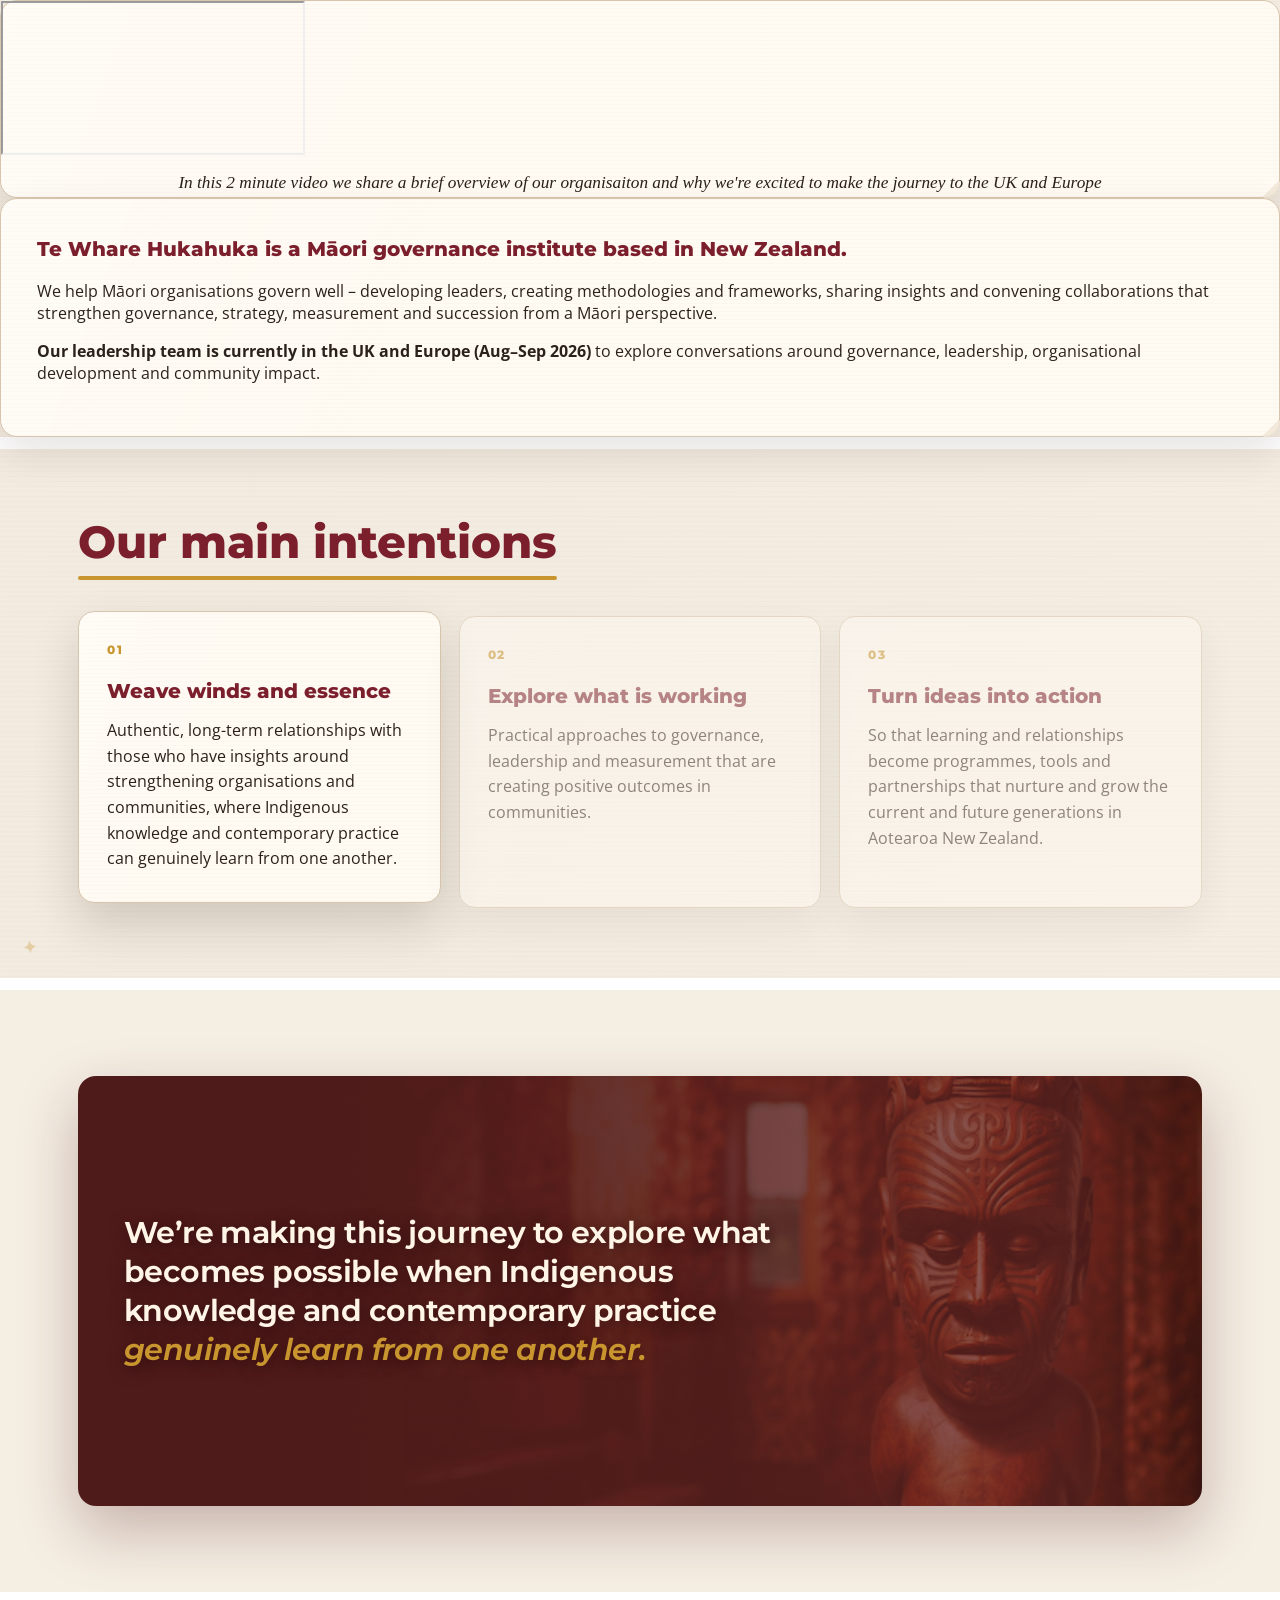
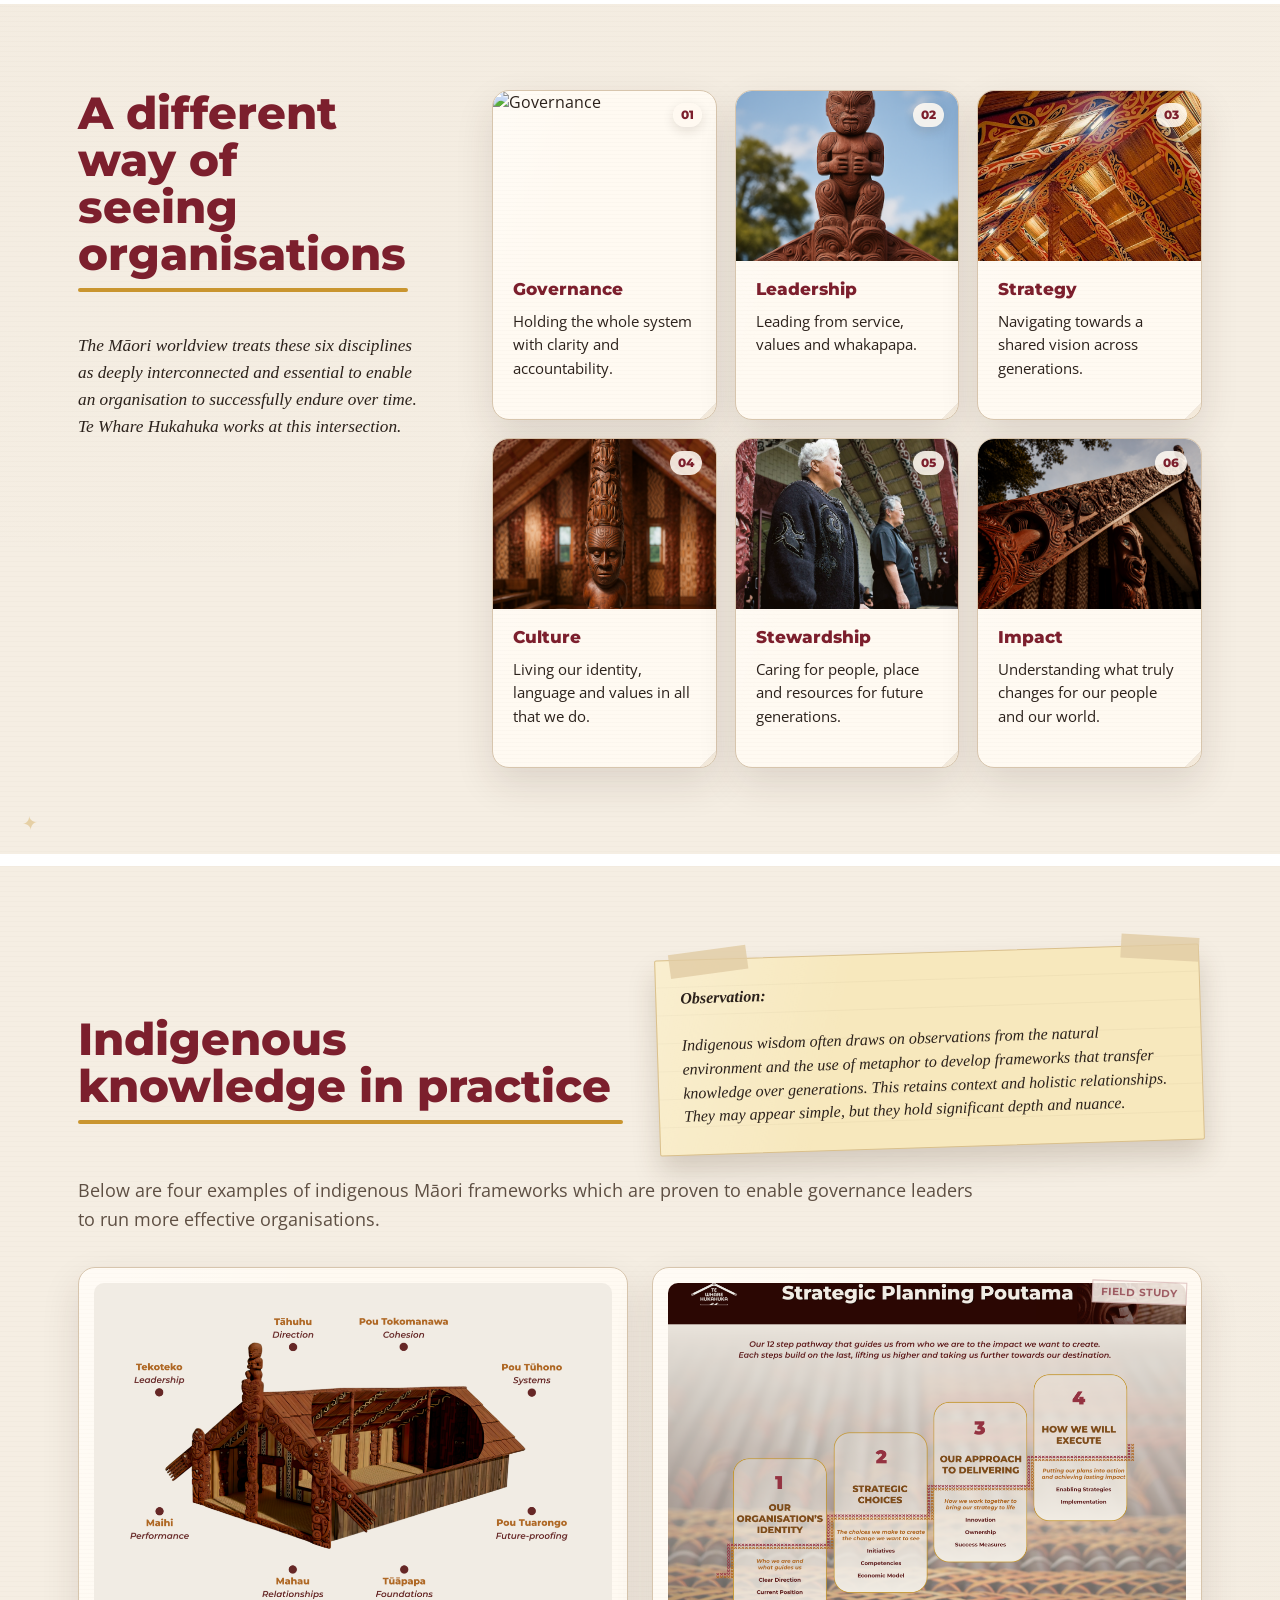
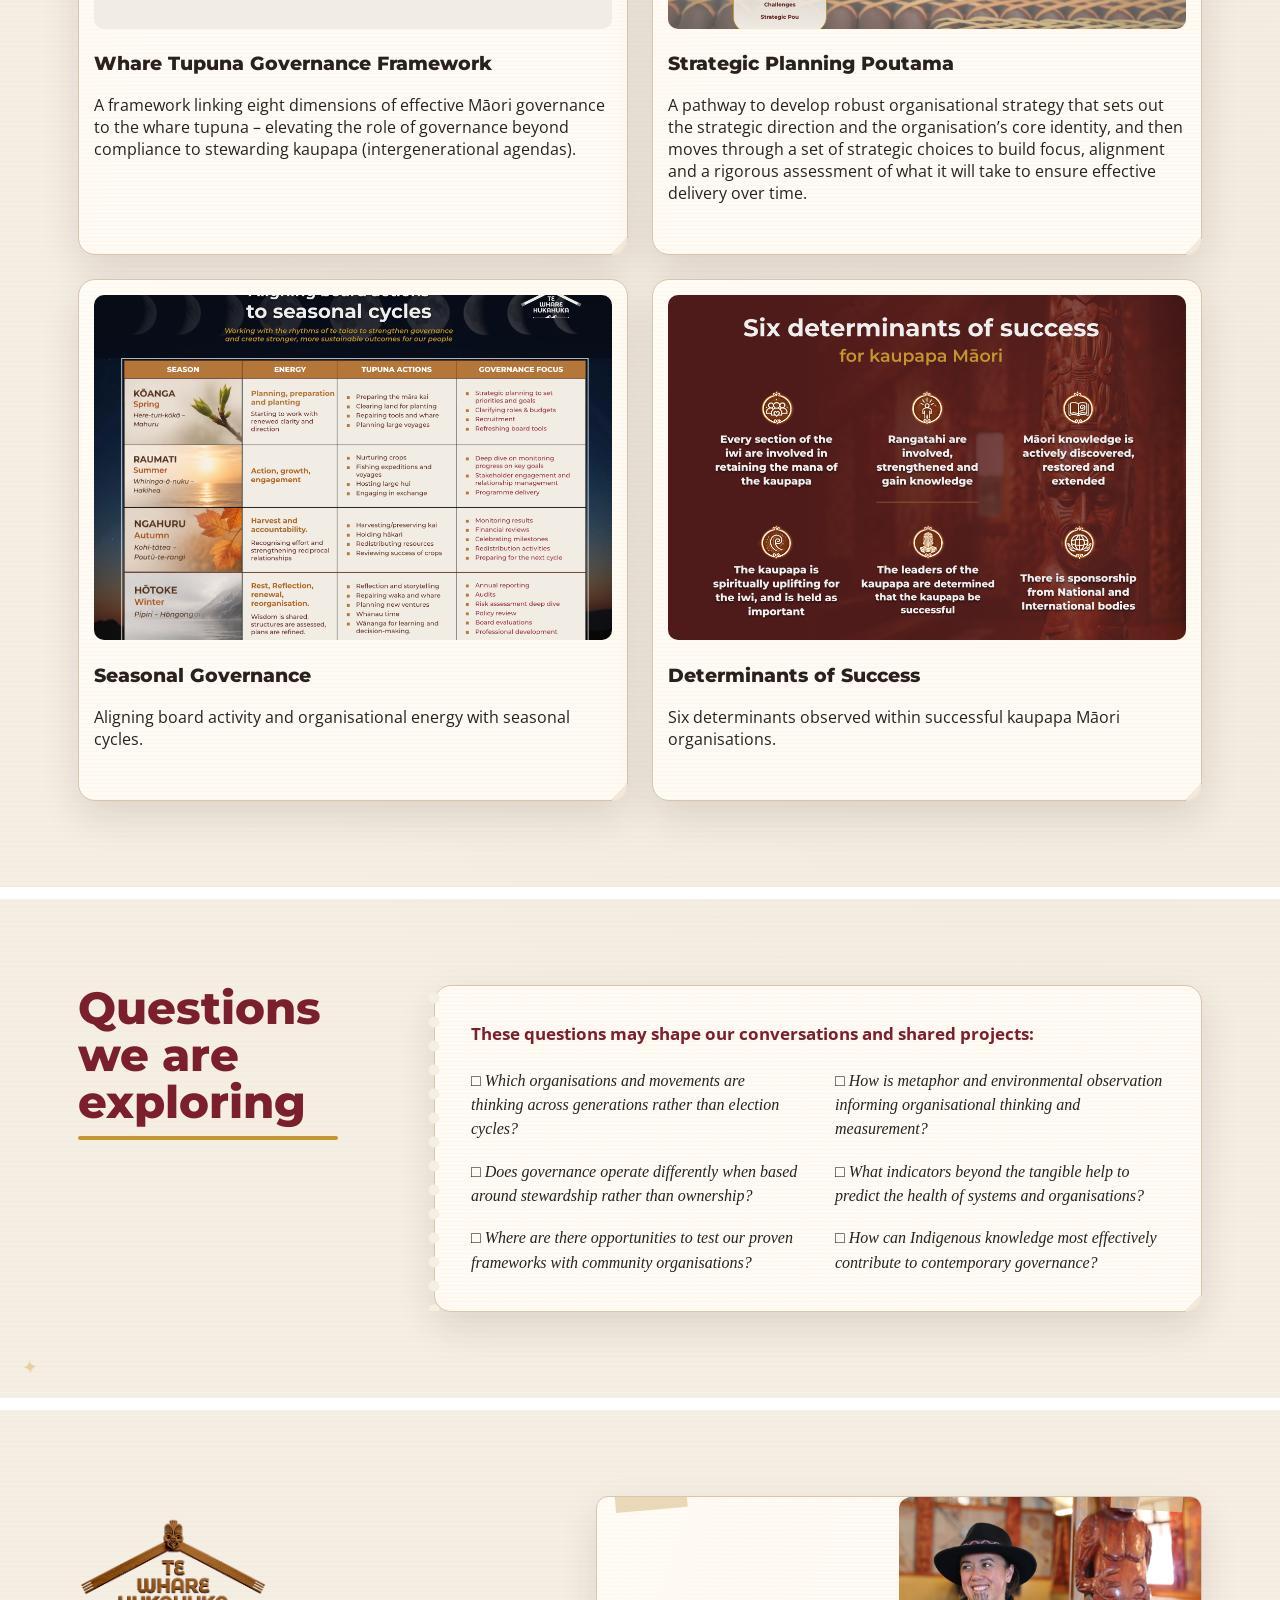
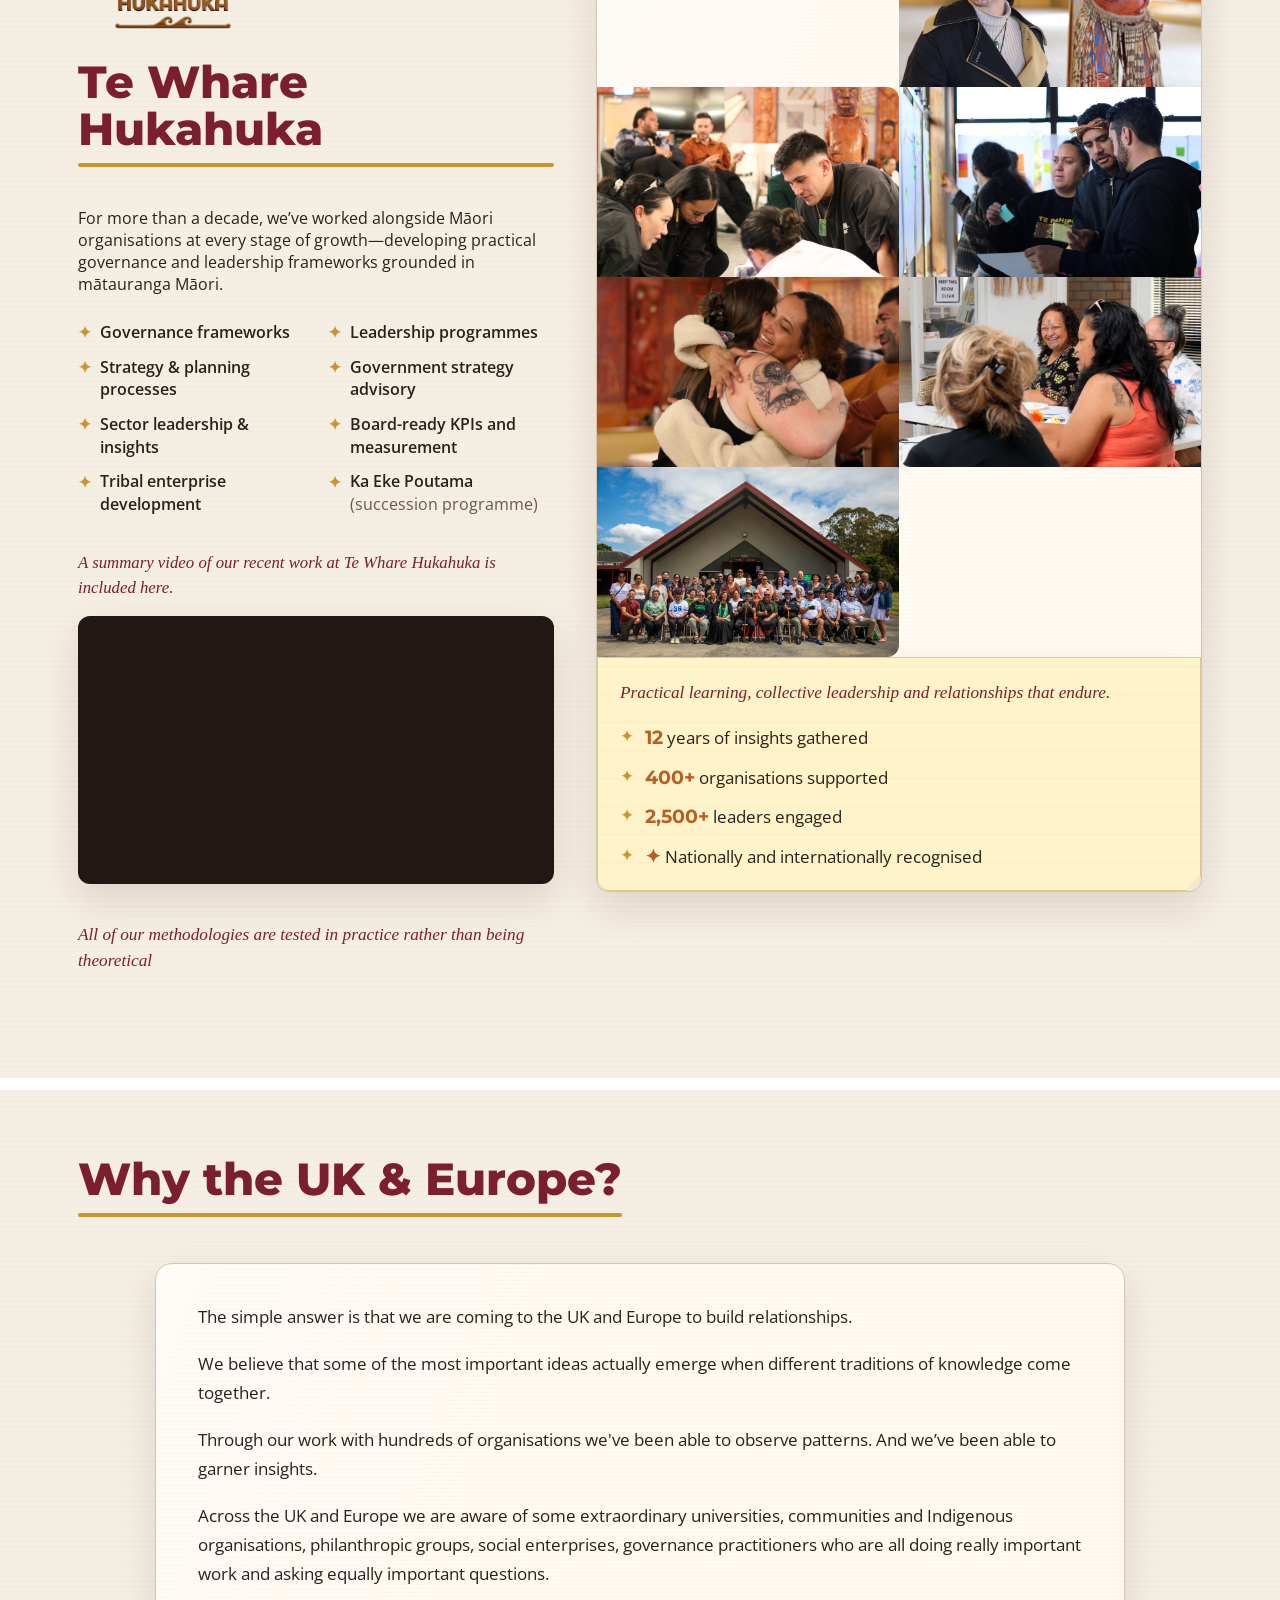
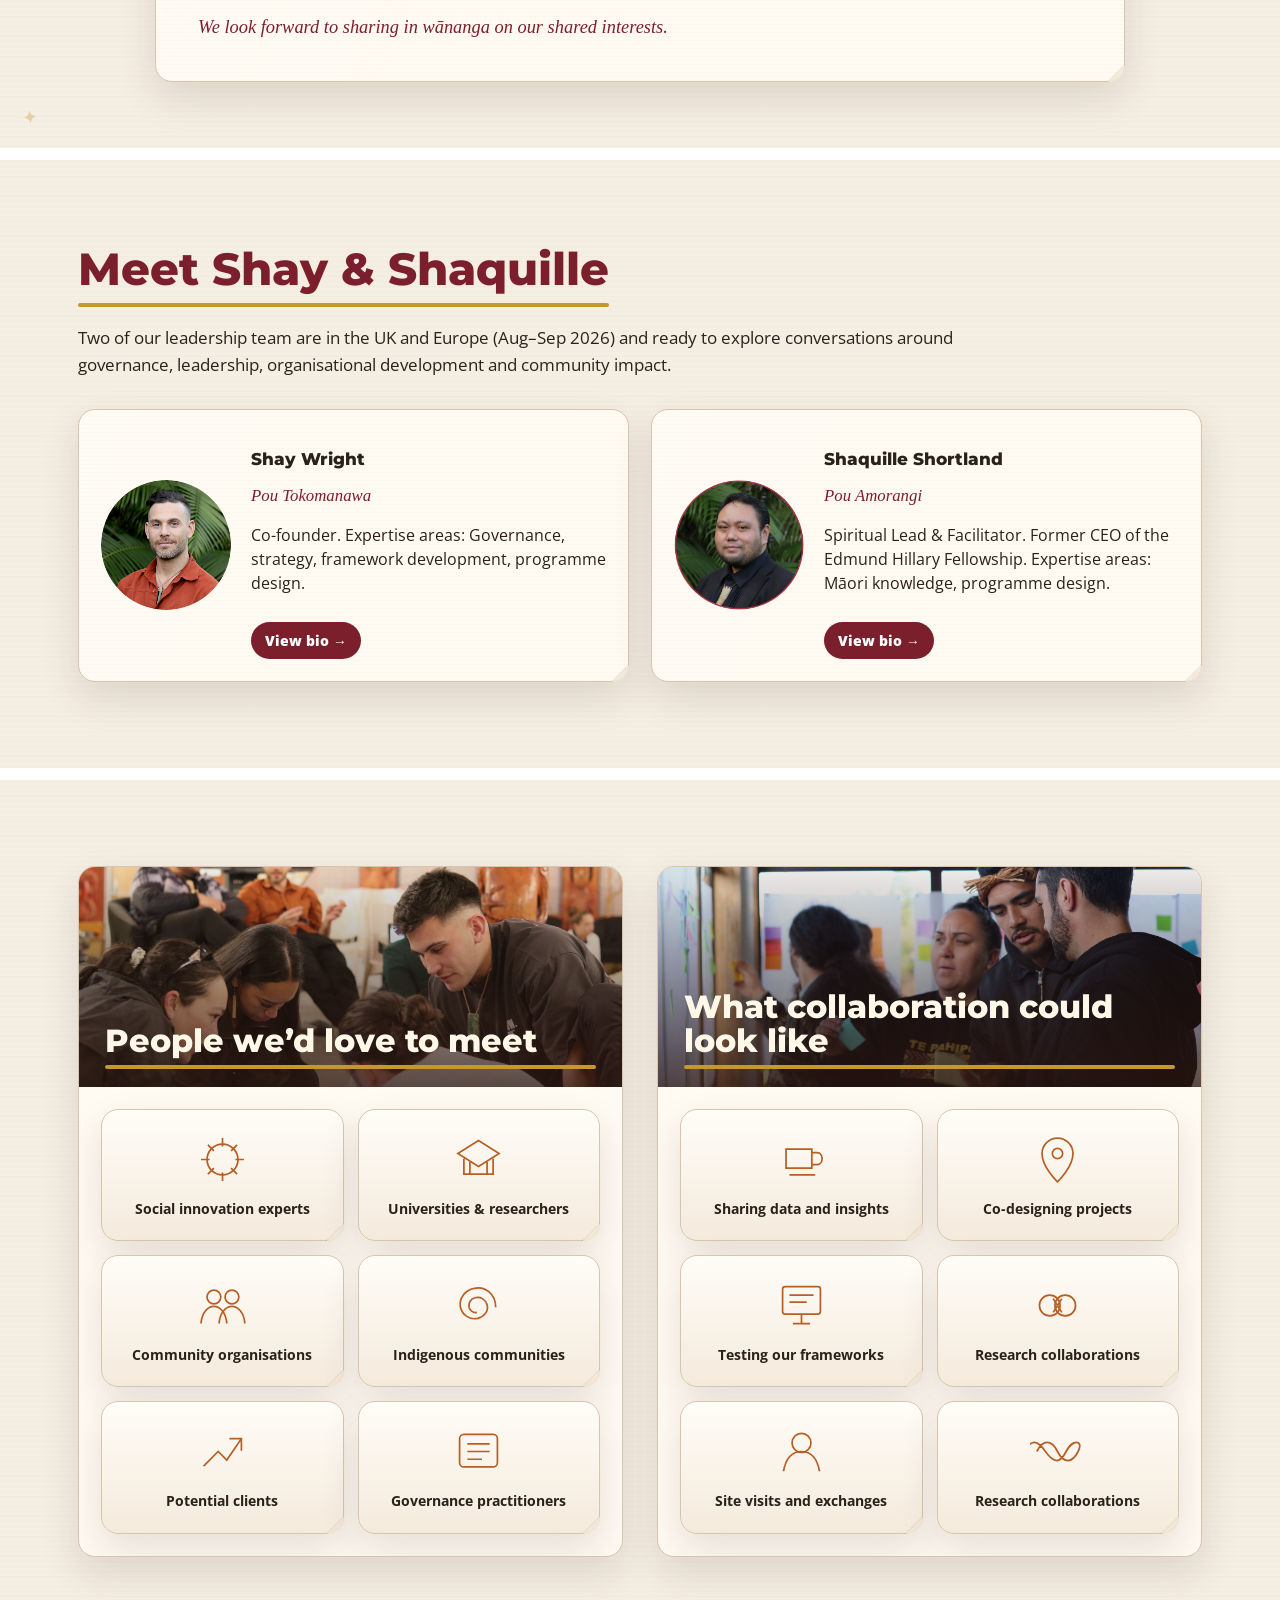
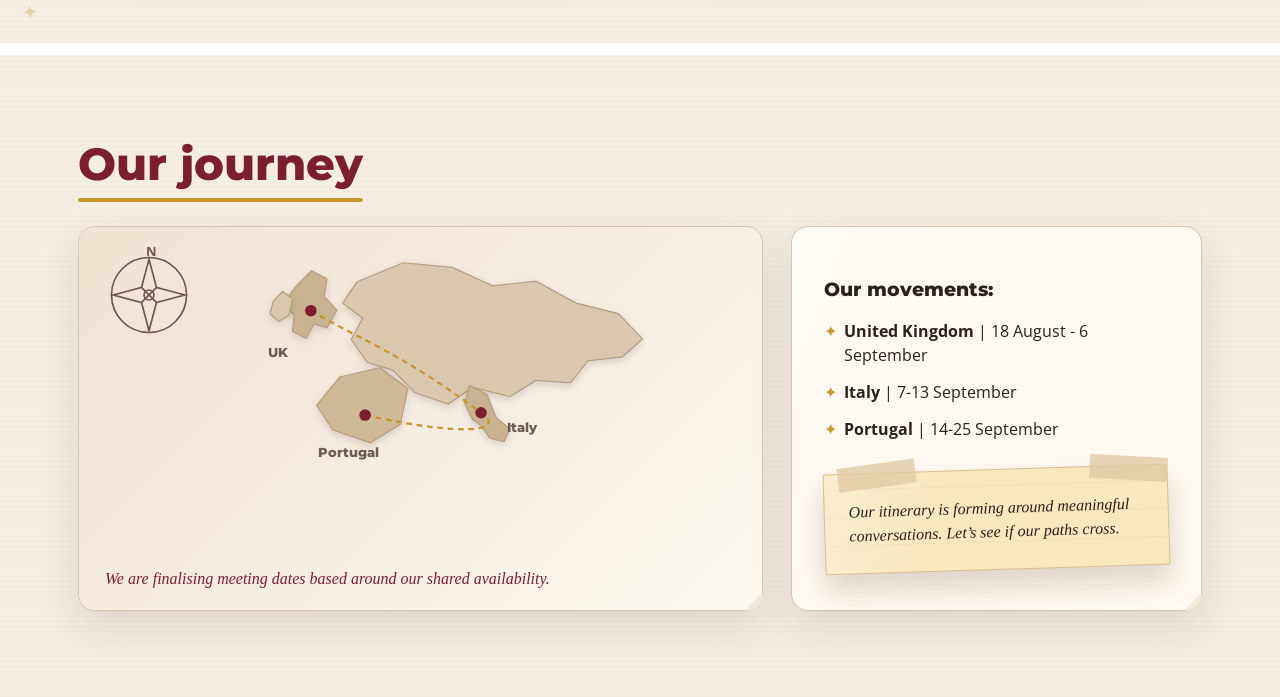
==== commit 17d18e80: "Update index.html" ====
--- a/sections/01-hero/index.html
+++ b/sections/01-hero/index.html
@@ -953,12 +953,11 @@
 }
 
 </style></head><body>
-<section><div class="video-embed">
+<section><div class="card">
+   <div class="intro-video">
   <iframe
     src="https://www.youtube.com/embed/BS4LQwYGccE"
     title="Te Whare Hukahuka – UK and Europe"
-    loading="lazy"
-    allow="accelerometer; autoplay; clipboard-write; encrypted-media; gyroscope; picture-in-picture; web-share"
     allowfullscreen>
   </iframe>
 </div><div class="hand" style="text-align:center;margin-top:10px">In this 2 minute video we share a brief overview of our organisaiton and why we're excited to make the journey to the UK and Europe </div></div><div class="paper welcome">
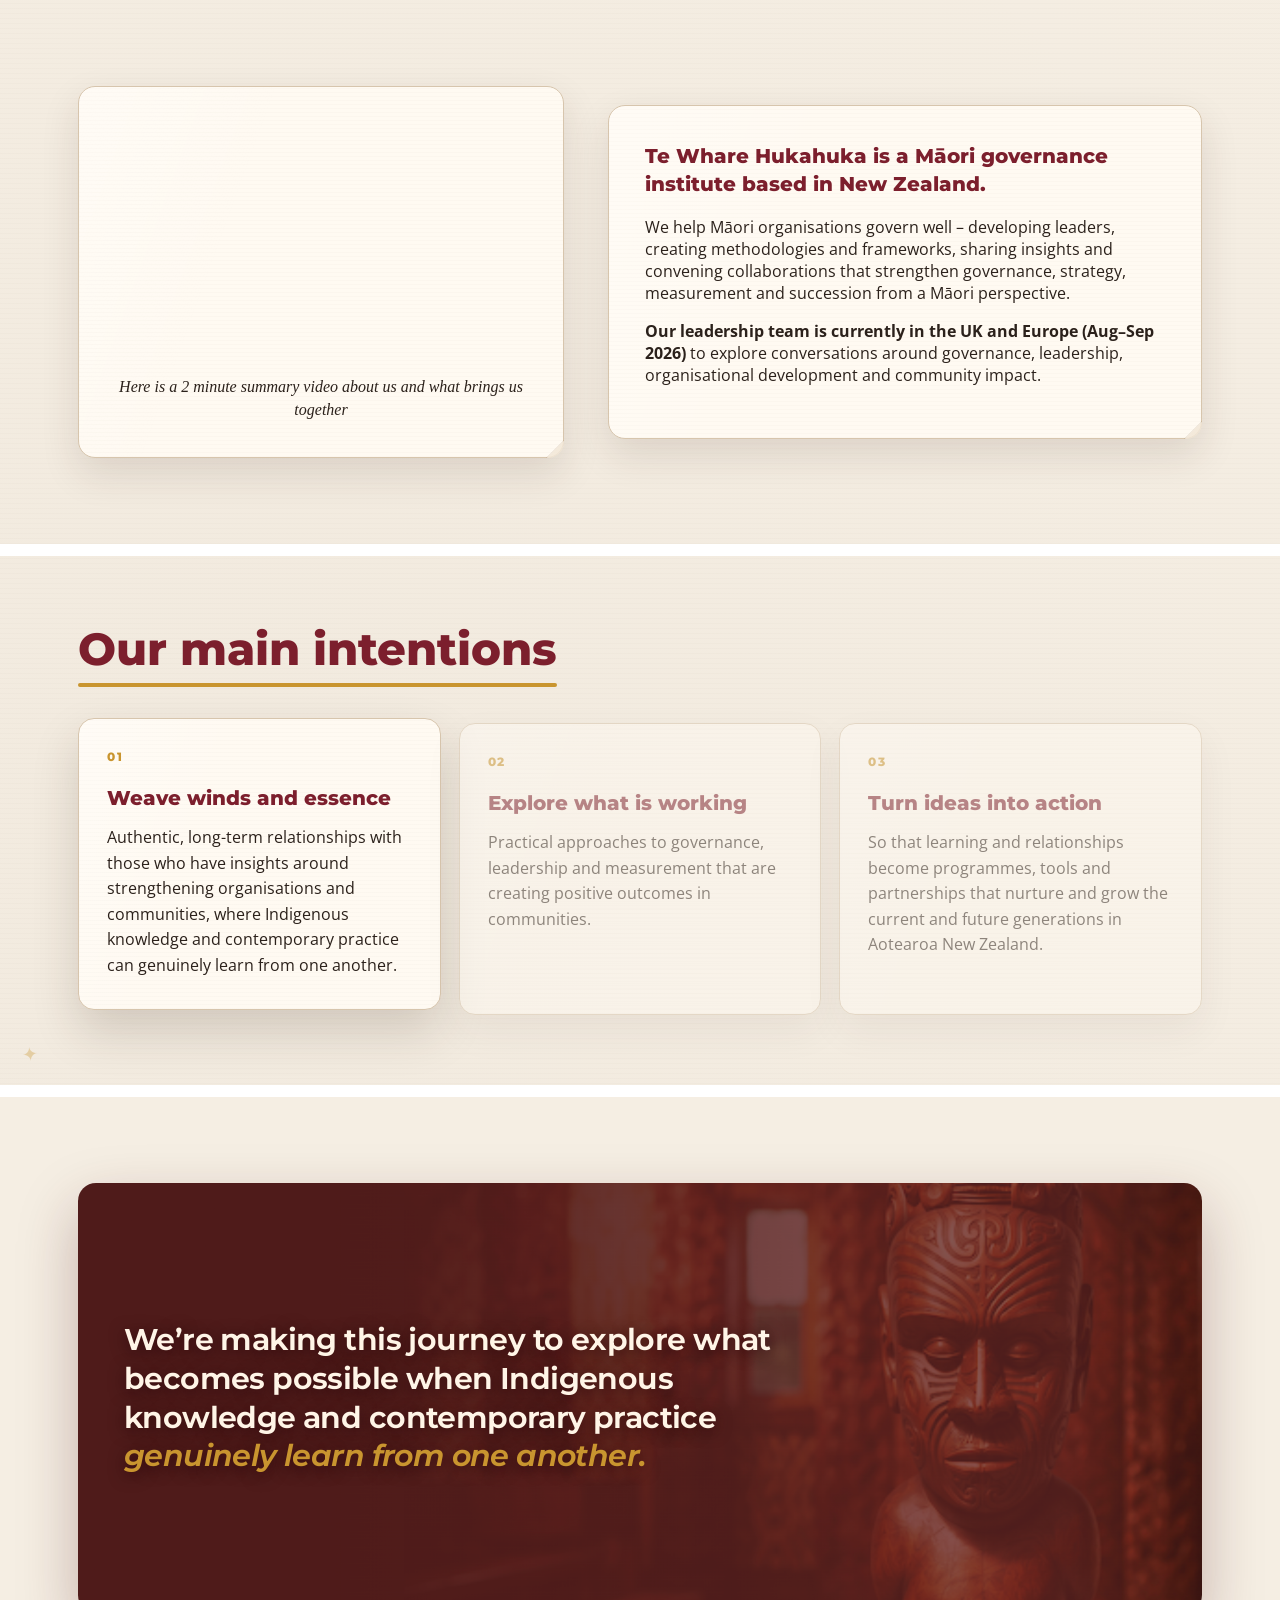
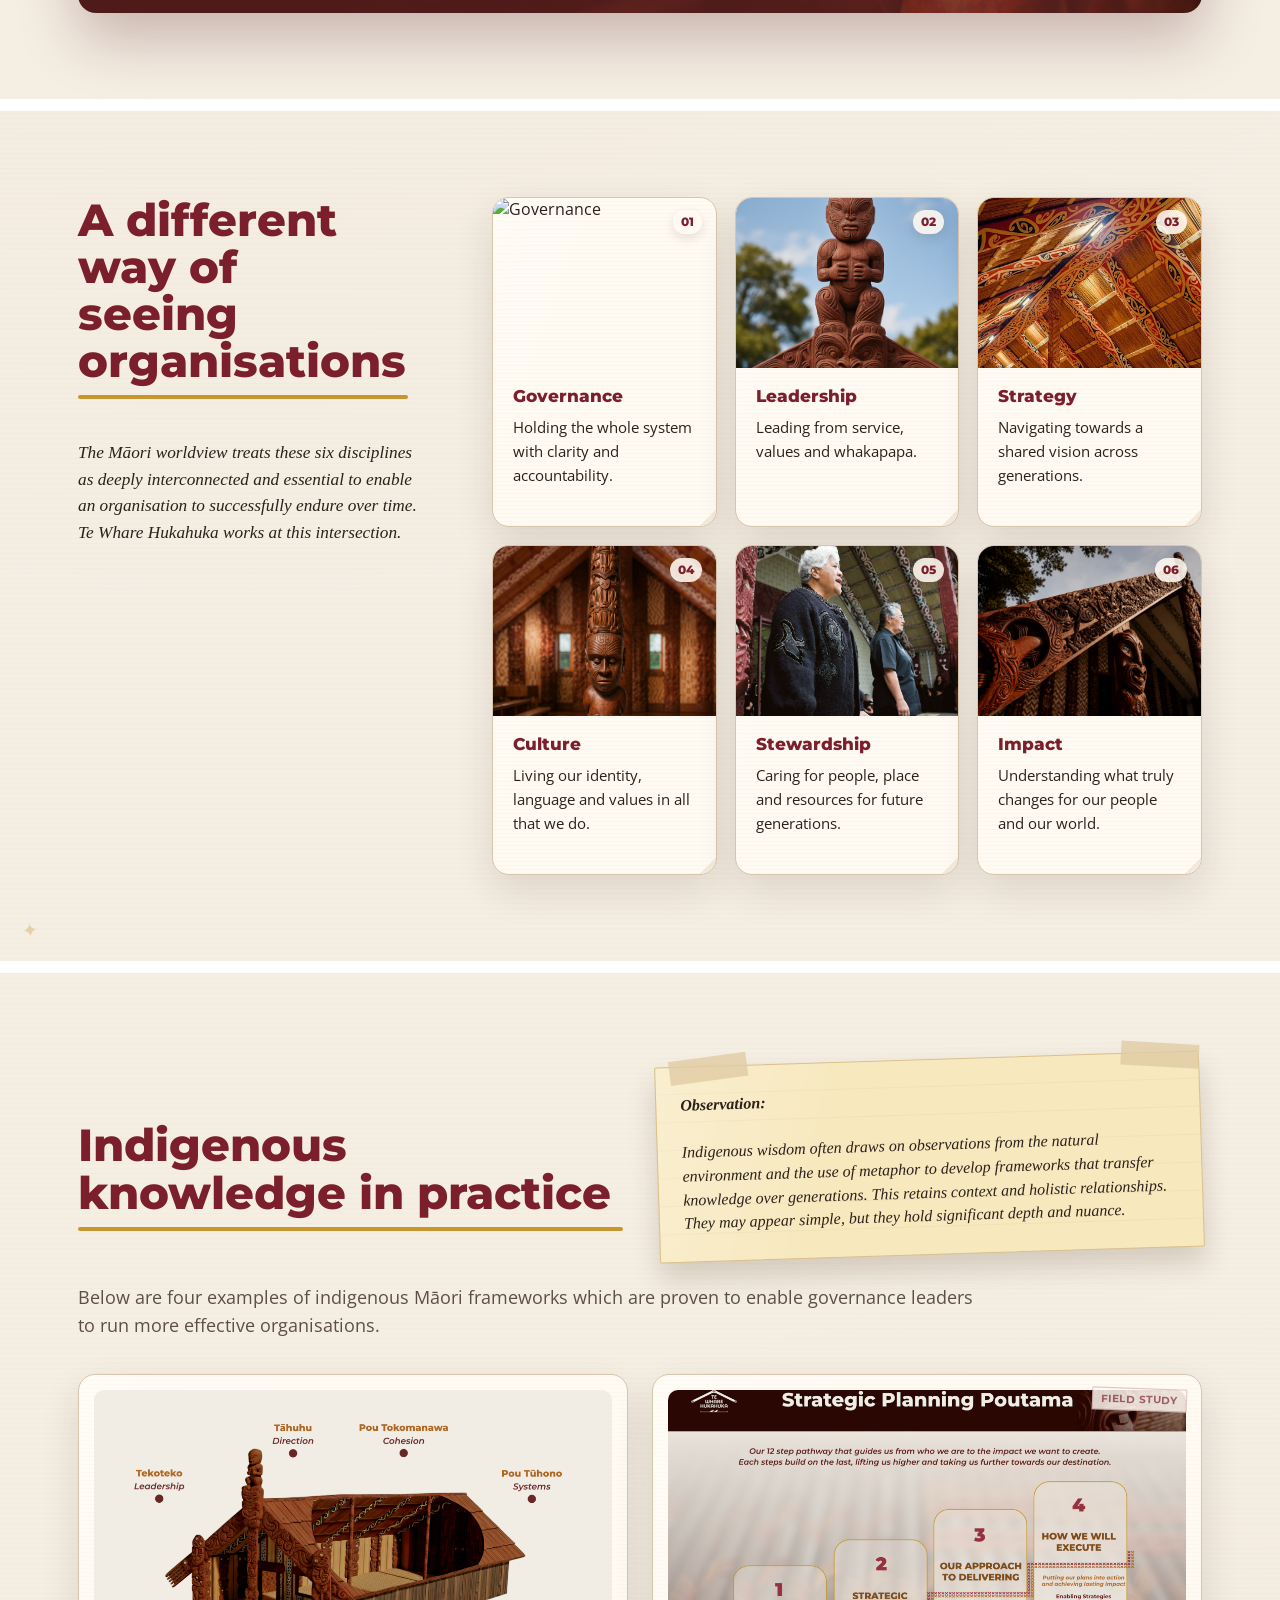
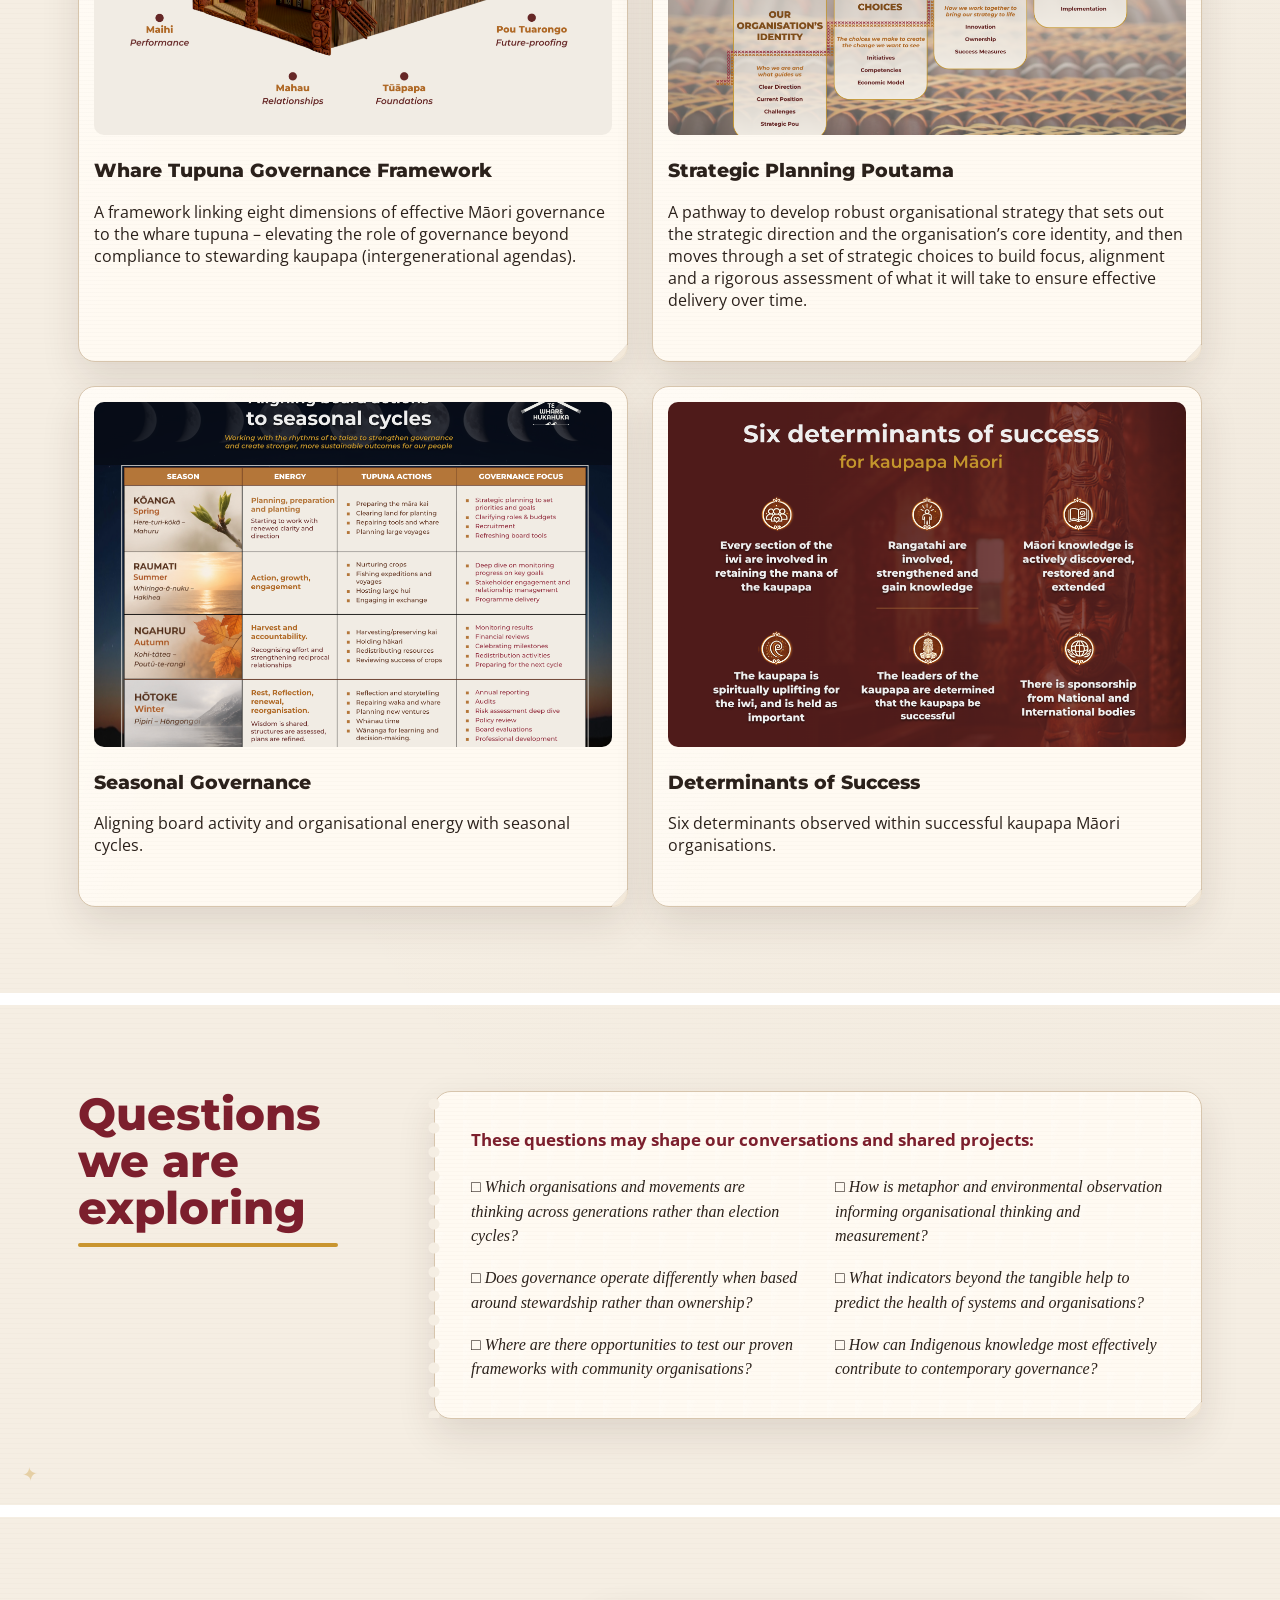
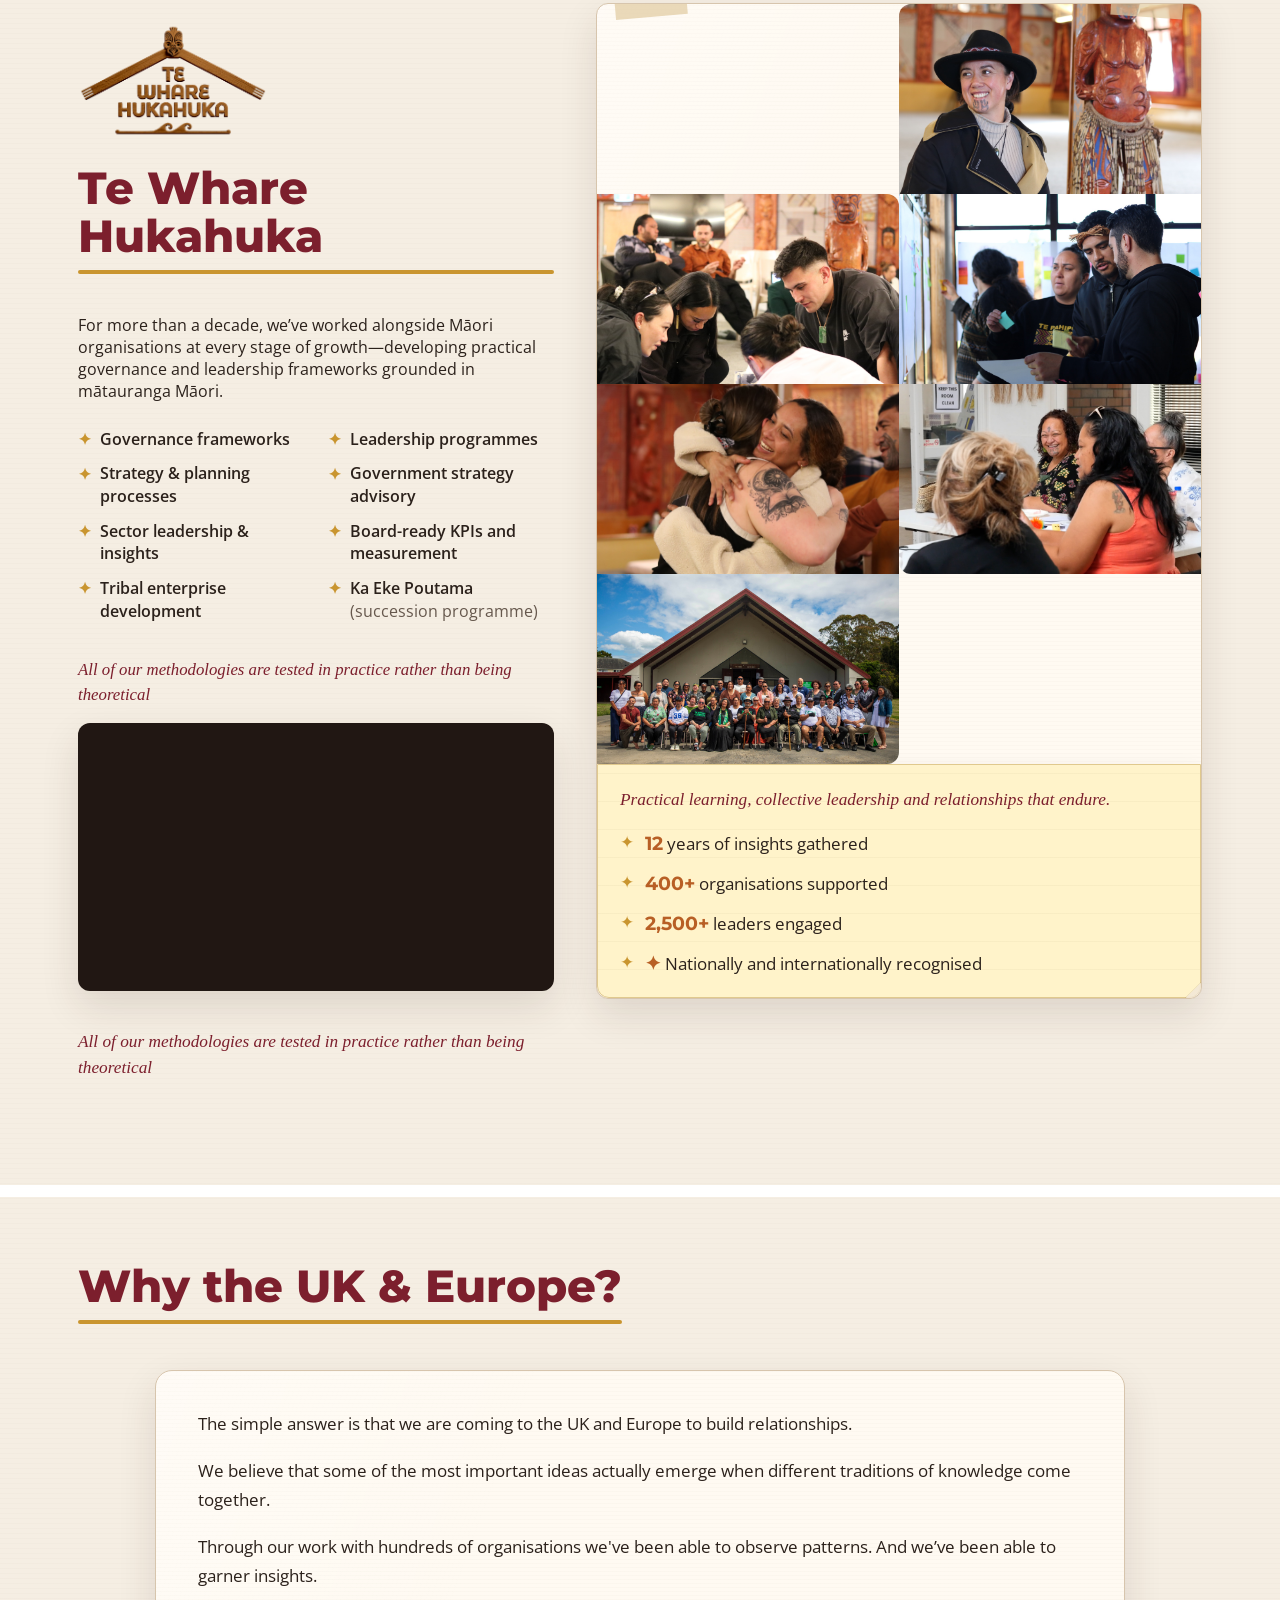
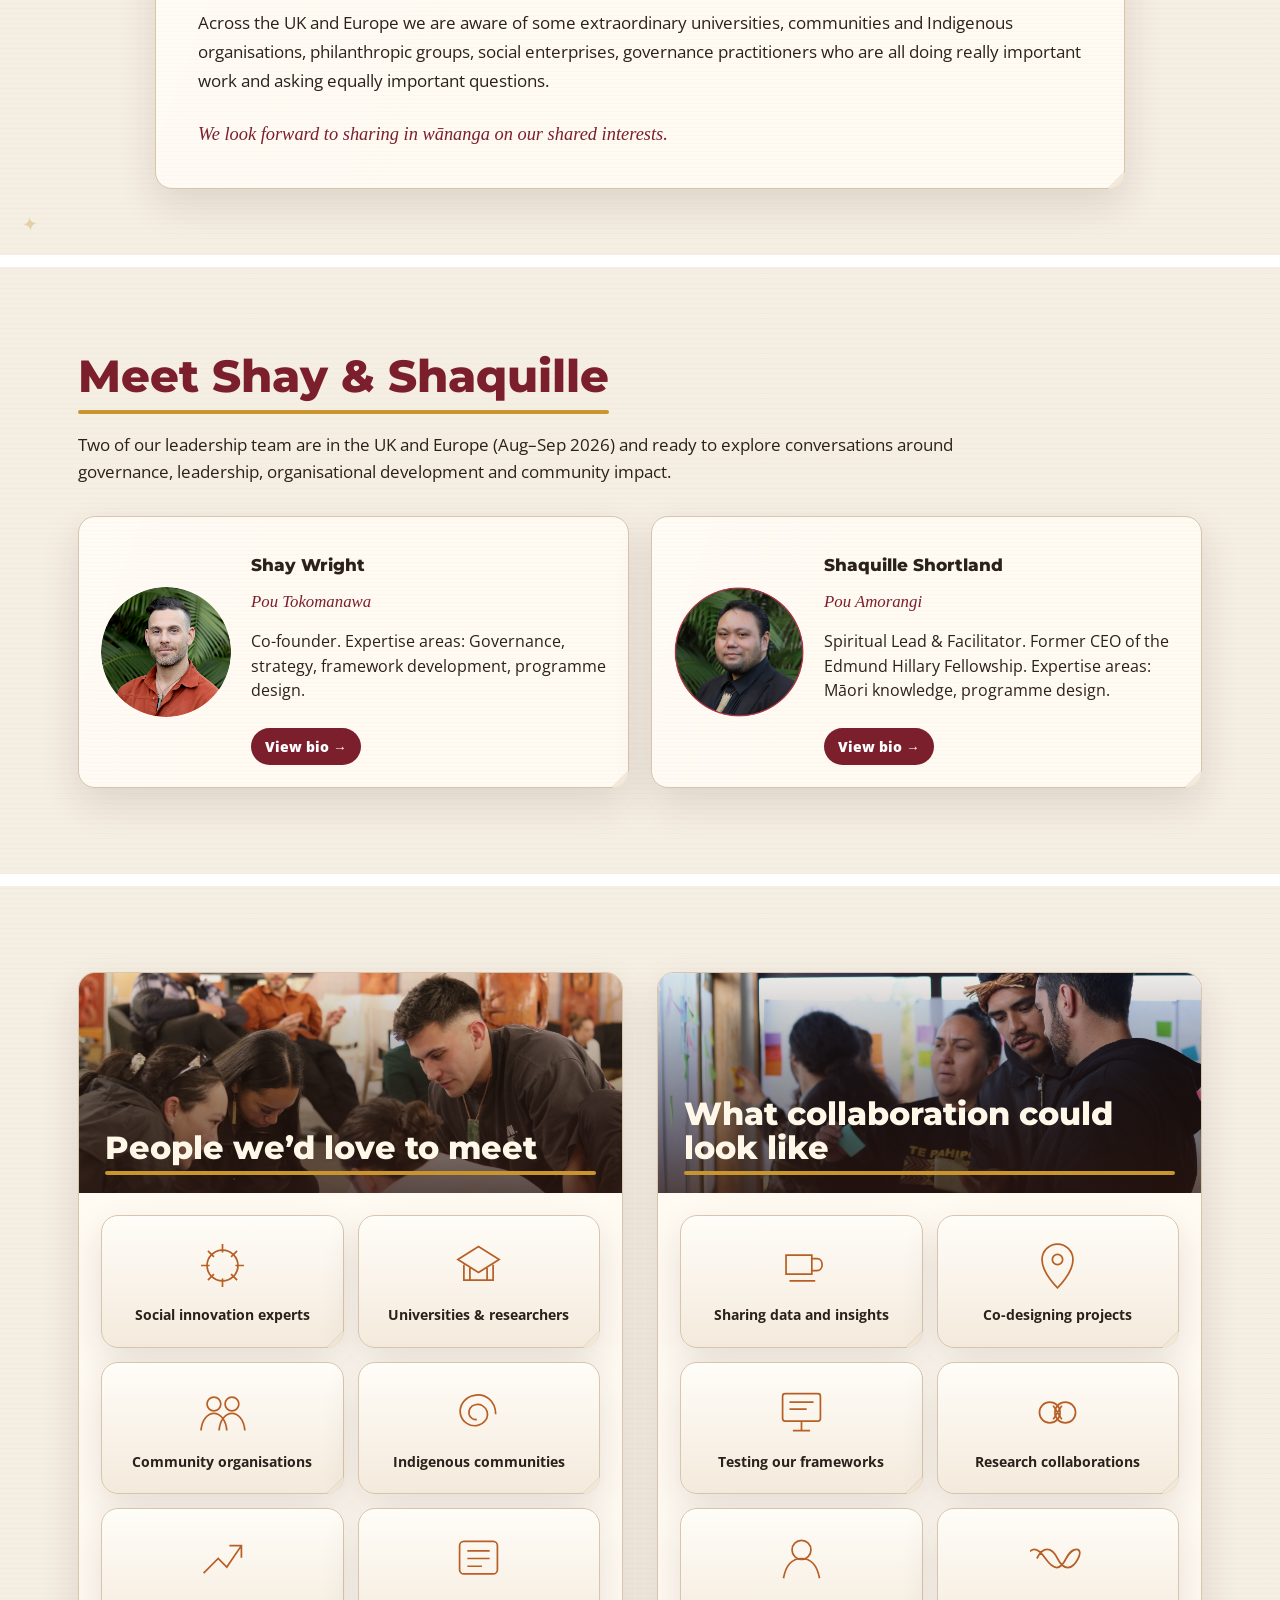
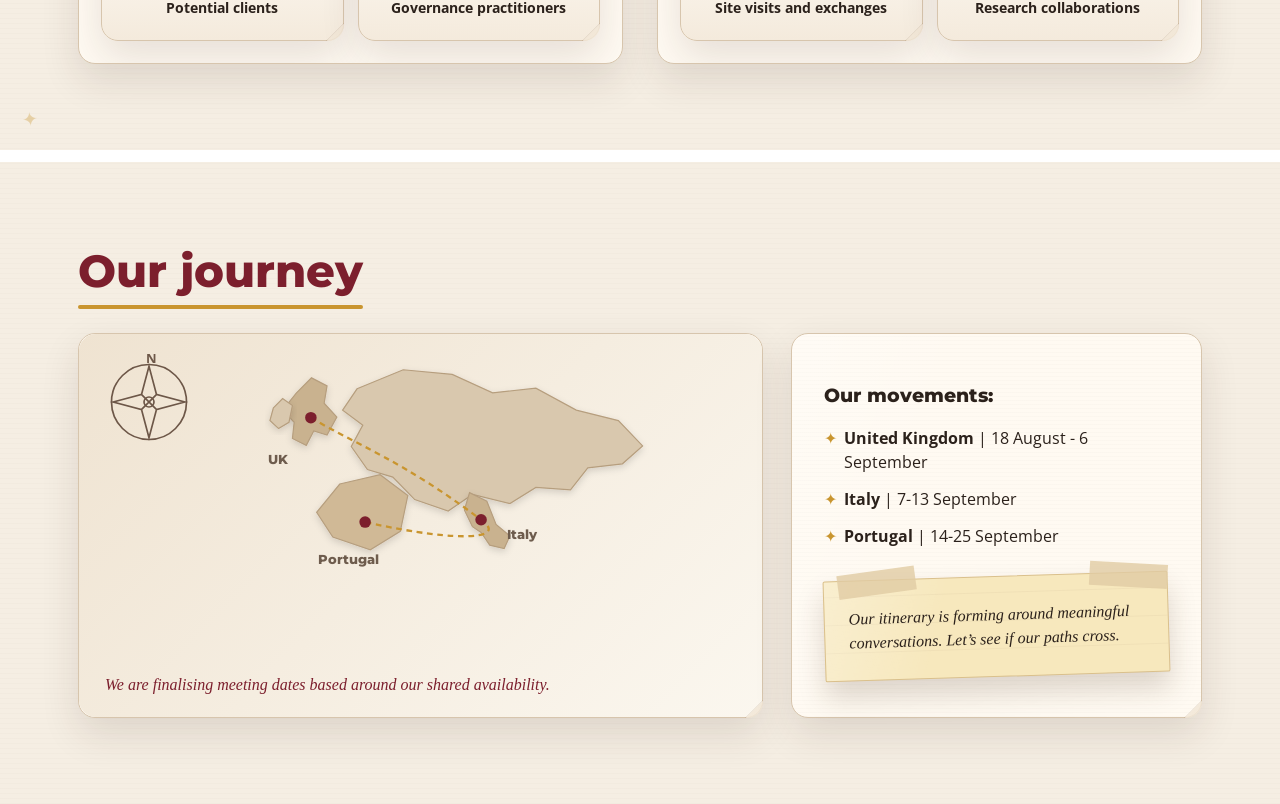
==== commit 32a1b9be: "Update index.html" ====
--- a/sections/01-hero/index.html
+++ b/sections/01-hero/index.html
@@ -953,14 +953,7 @@
 }
 
 </style></head><body>
-<section><div class="card">
-   <div class="intro-video">
-  <iframe
-    src="https://www.youtube.com/embed/BS4LQwYGccE"
-    title="Te Whare Hukahuka – UK and Europe"
-    allowfullscreen>
-  </iframe>
-</div><div class="hand" style="text-align:center;margin-top:10px">In this 2 minute video we share a brief overview of our organisaiton and why we're excited to make the journey to the UK and Europe </div></div><div class="paper welcome">
+<section><div class="wrap"><div class="intro"><div class="card" style="padding:12px 12px 36px"><div class="video"><iframe allowfullscreen="" src="https://www.youtube.com/embed/BS4LQwYGccE"></iframe></div><div class="hand" style="text-align:center;margin-top:10px">Here is a 2 minute summary video about us and what brings us together</div></div><div class="paper welcome">
 <h3 class="section1-heading">Te Whare Hukahuka is a Māori governance institute based in New Zealand.</h3>
 <p>We help Māori organisations govern well – developing leaders, creating methodologies and frameworks, sharing insights and convening collaborations that strengthen governance, strategy, measurement and succession from a Māori perspective.</p>
 <p><strong>Our leadership team is currently in the UK and Europe (Aug–Sep 2026)</strong> to explore conversations around governance, leadership, organisational development and community impact.</p>
@@ -1017,7 +1010,7 @@
 <li>Ka Eke Poutama <span>(succession programme)</span></li>
 </ul>
 <div class="methodology-video-wrap">
-  <div class="methodology-video-label">A summary video of our recent work at Te Whare Hukahuka is included here.</div>
+  <div class="methodology-video-label">All of our methodologies are tested in practice rather than being theoretical</div>
   <div class="video-embed methodology-video">
     <iframe src="https://www.youtube.com/embed/N3BFQTakncI?start=8" title="Te Whare Hukahuka methodologies video" loading="lazy" allow="accelerometer; autoplay; clipboard-write; encrypted-media; gyroscope; picture-in-picture; web-share" allowfullscreen></iframe>
   </div>
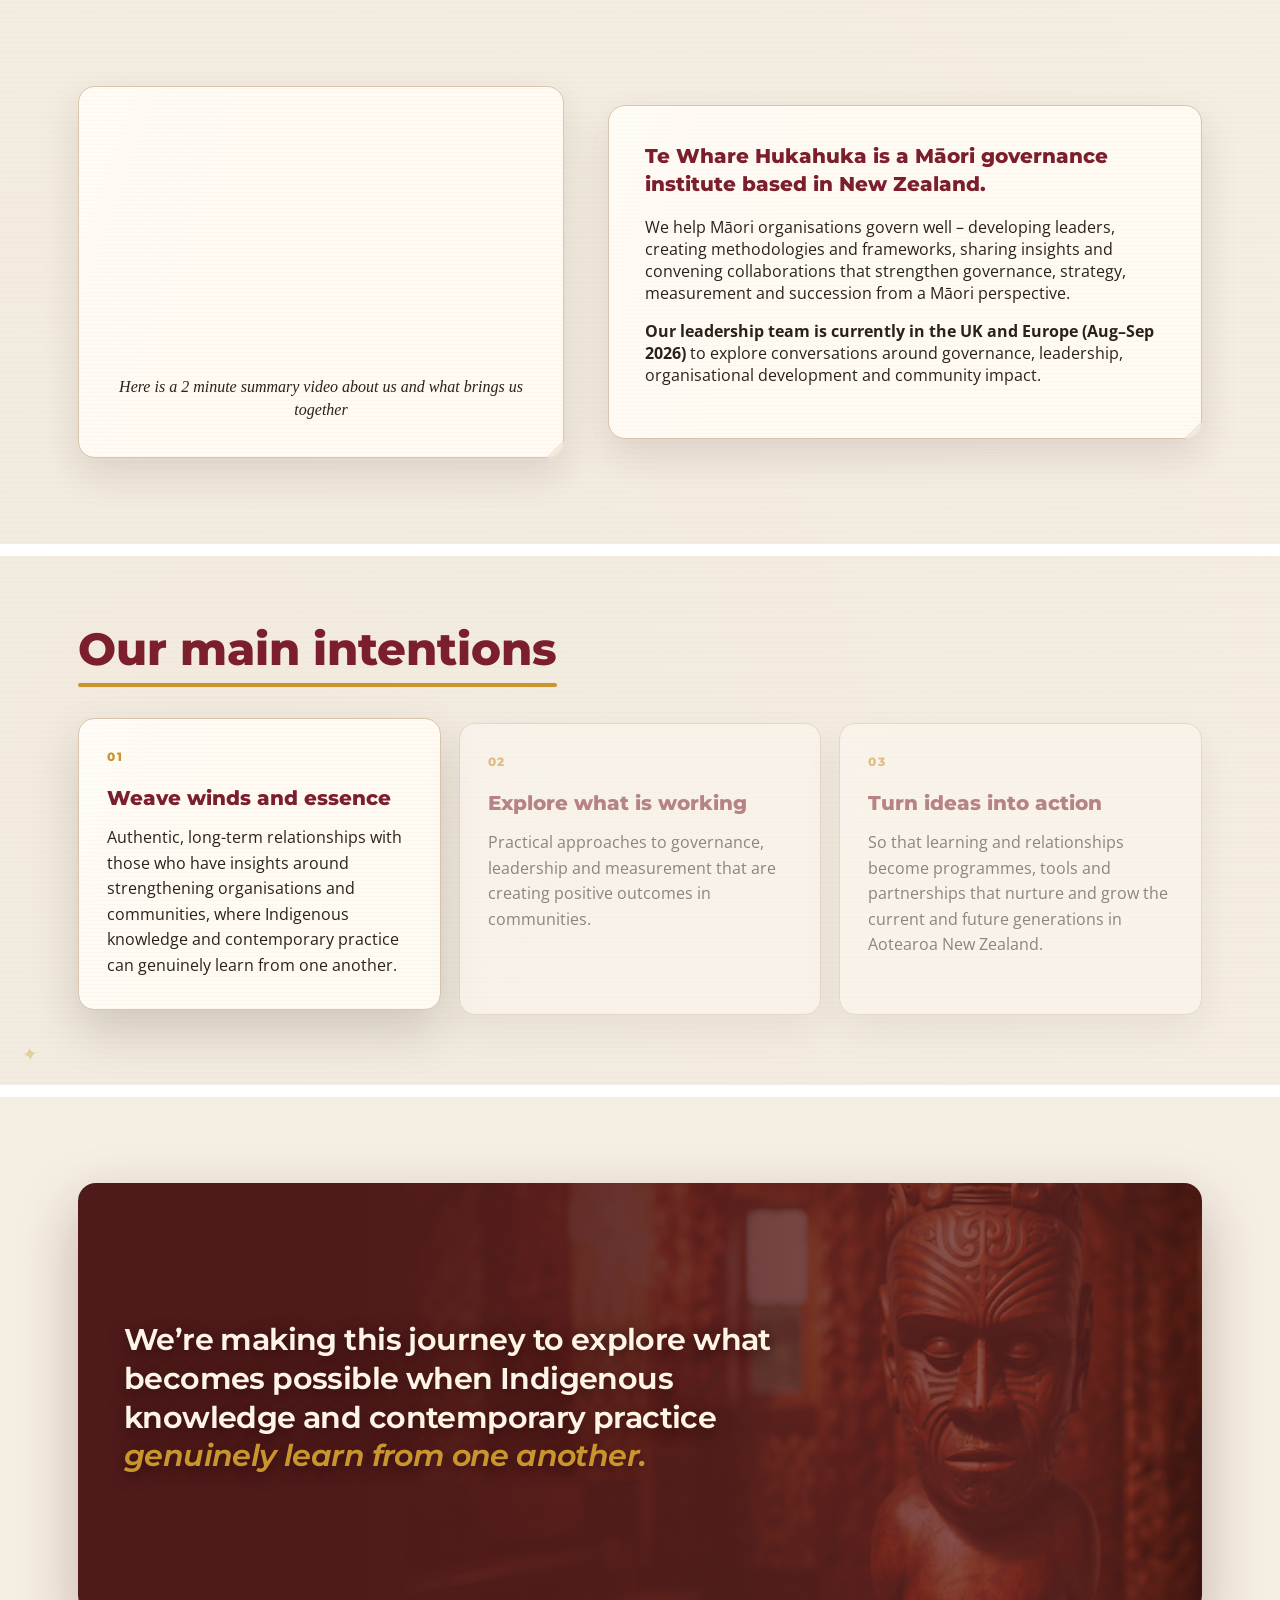
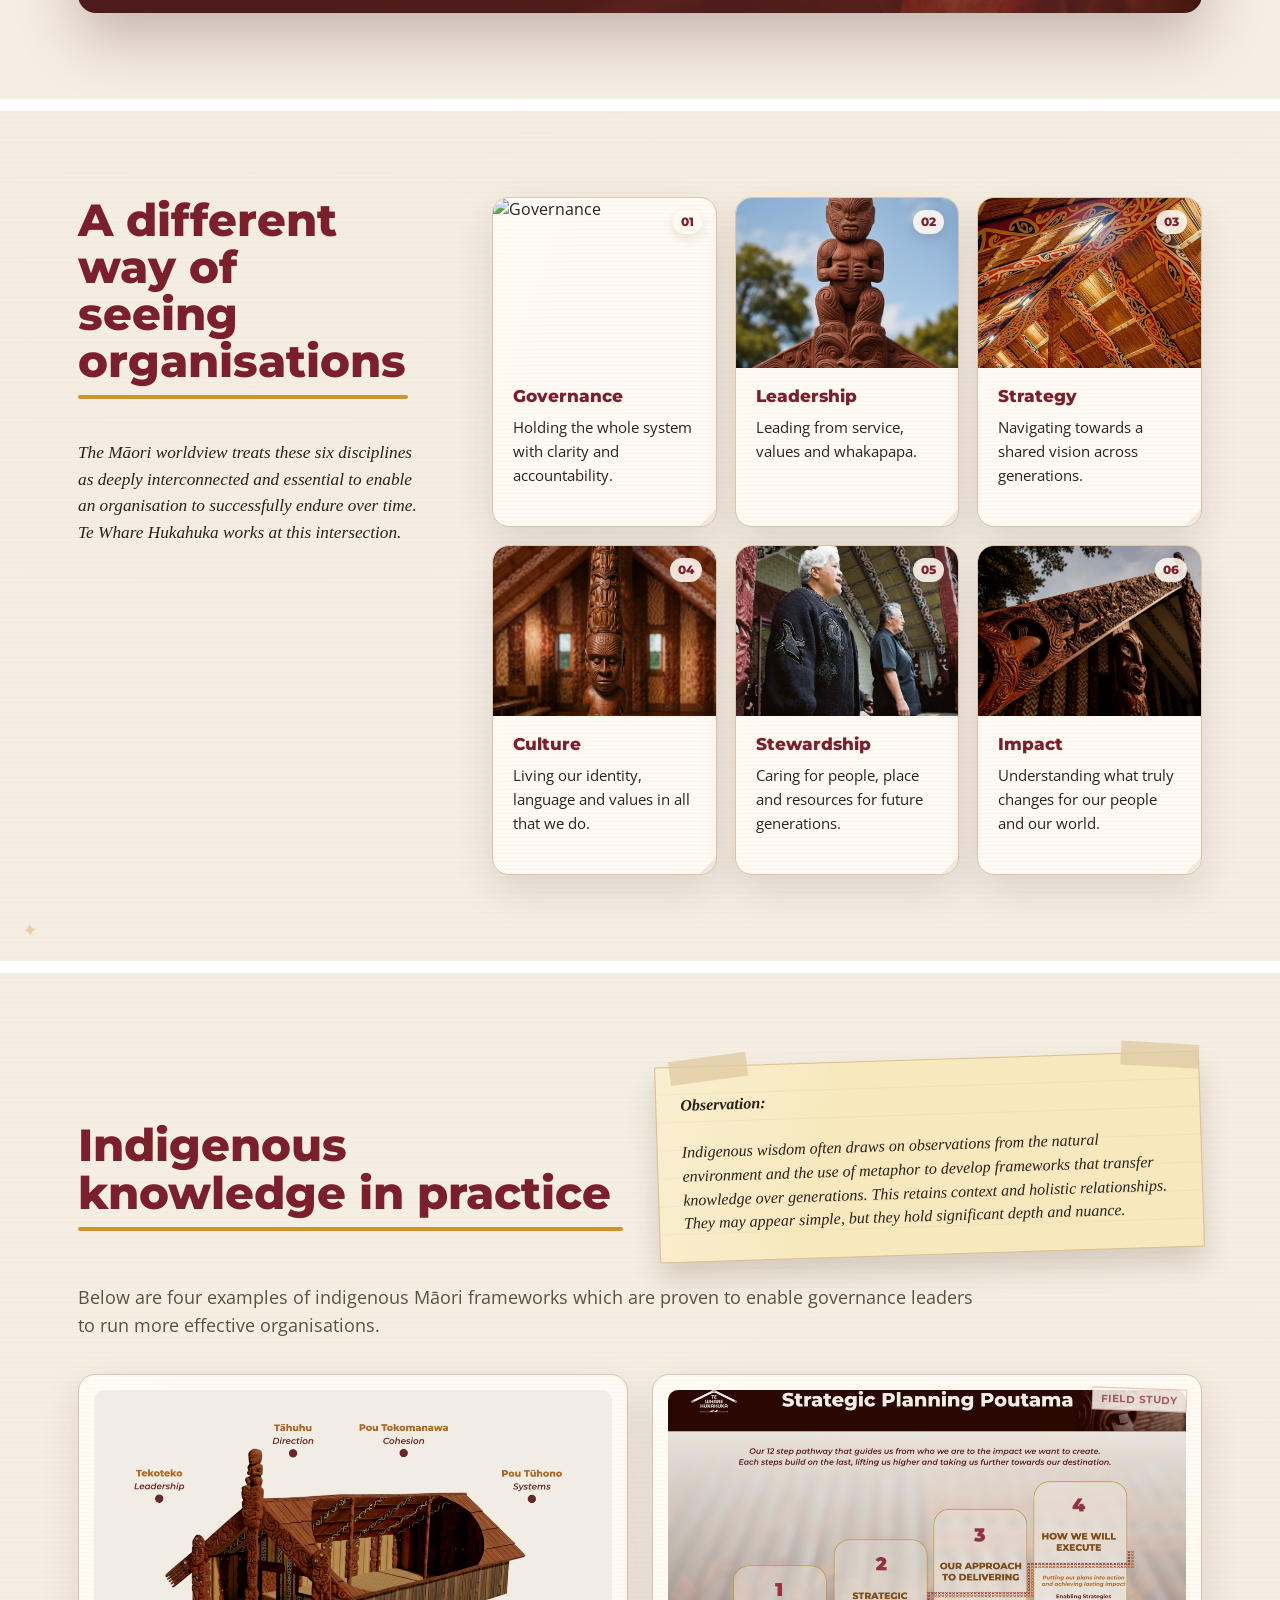
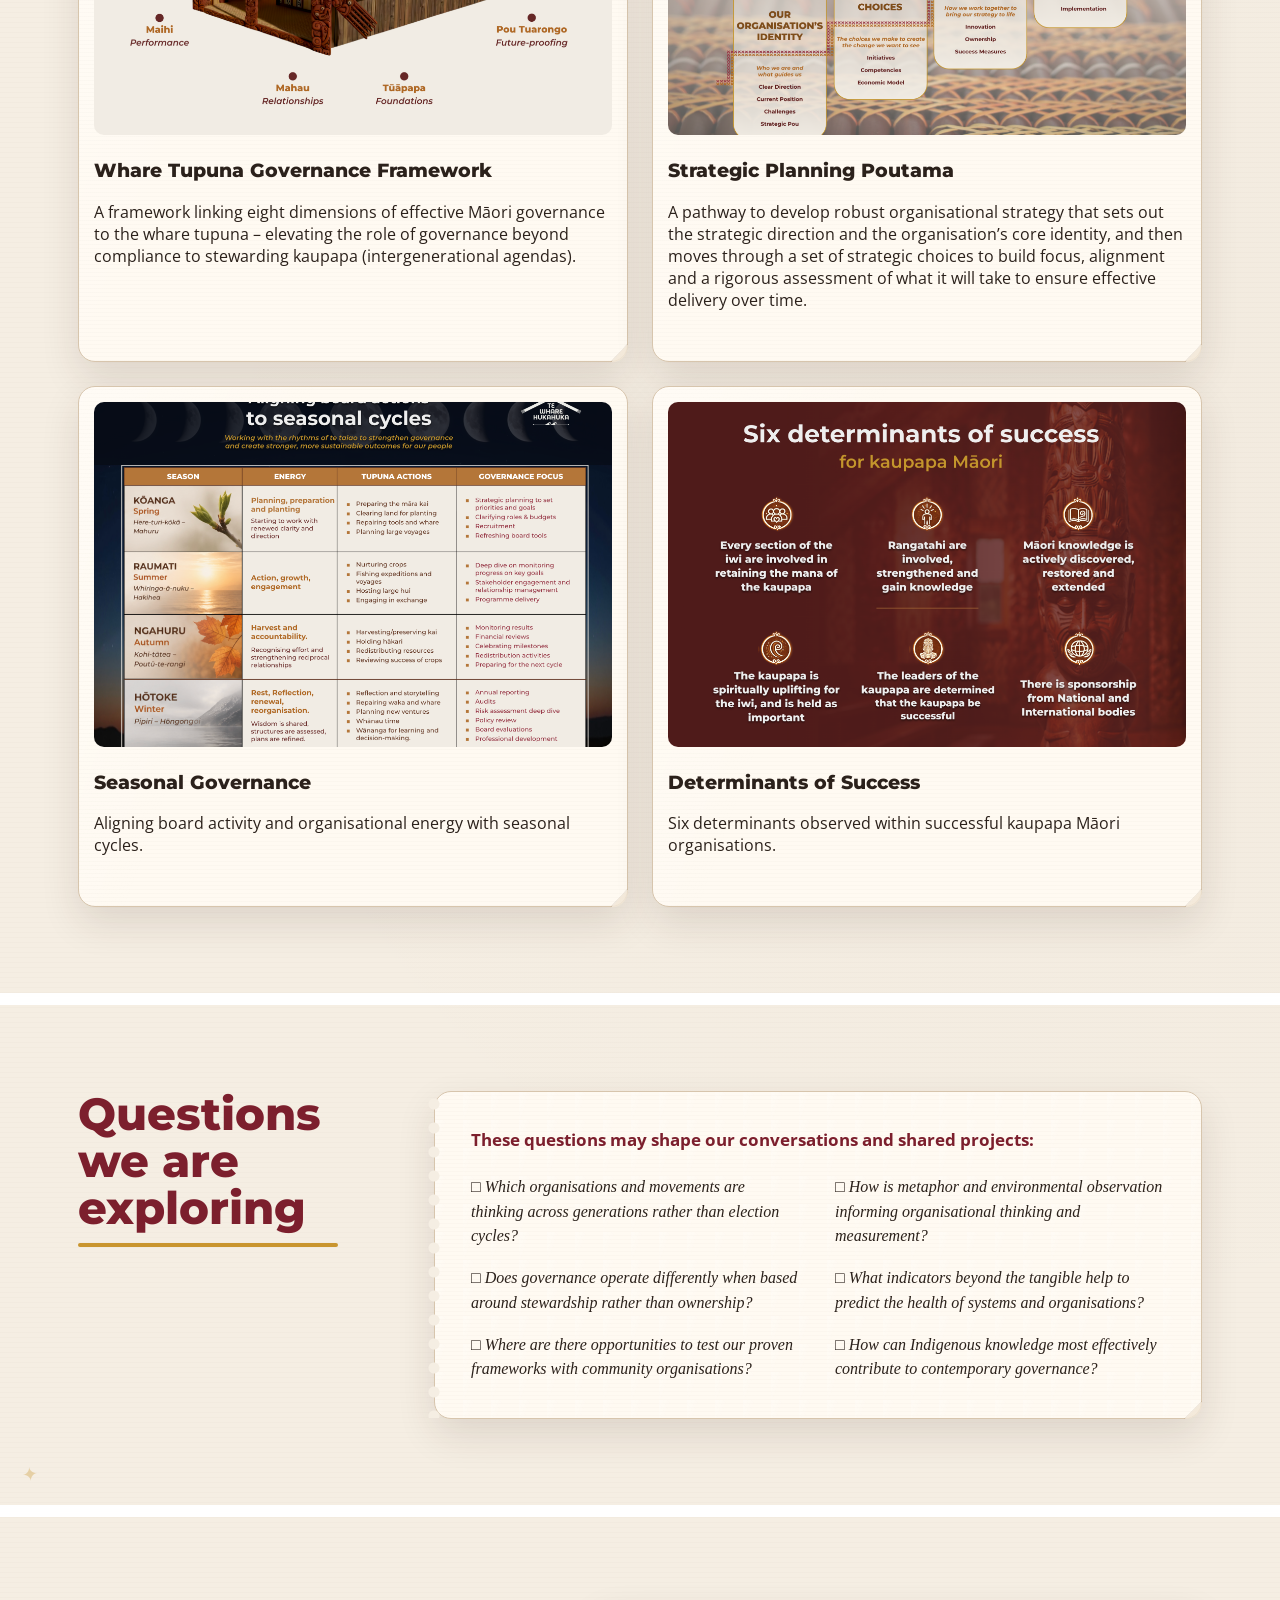
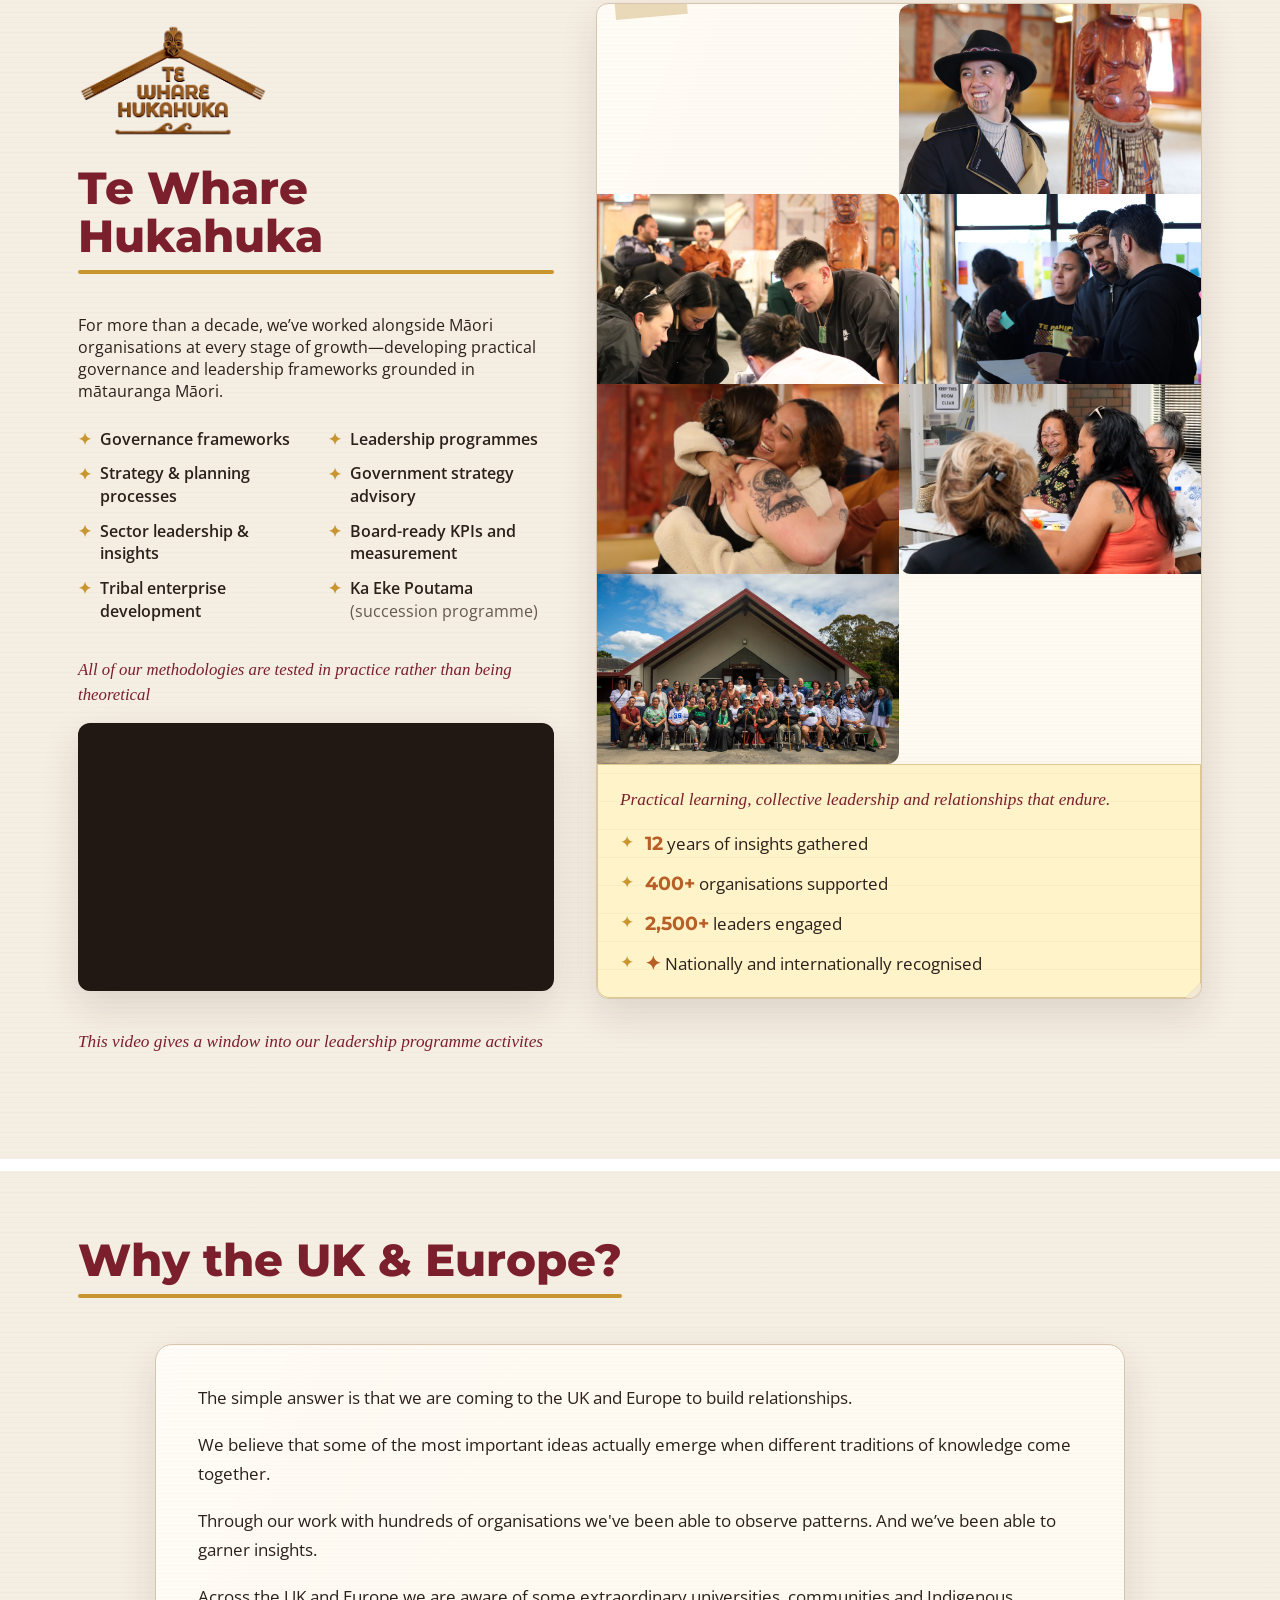
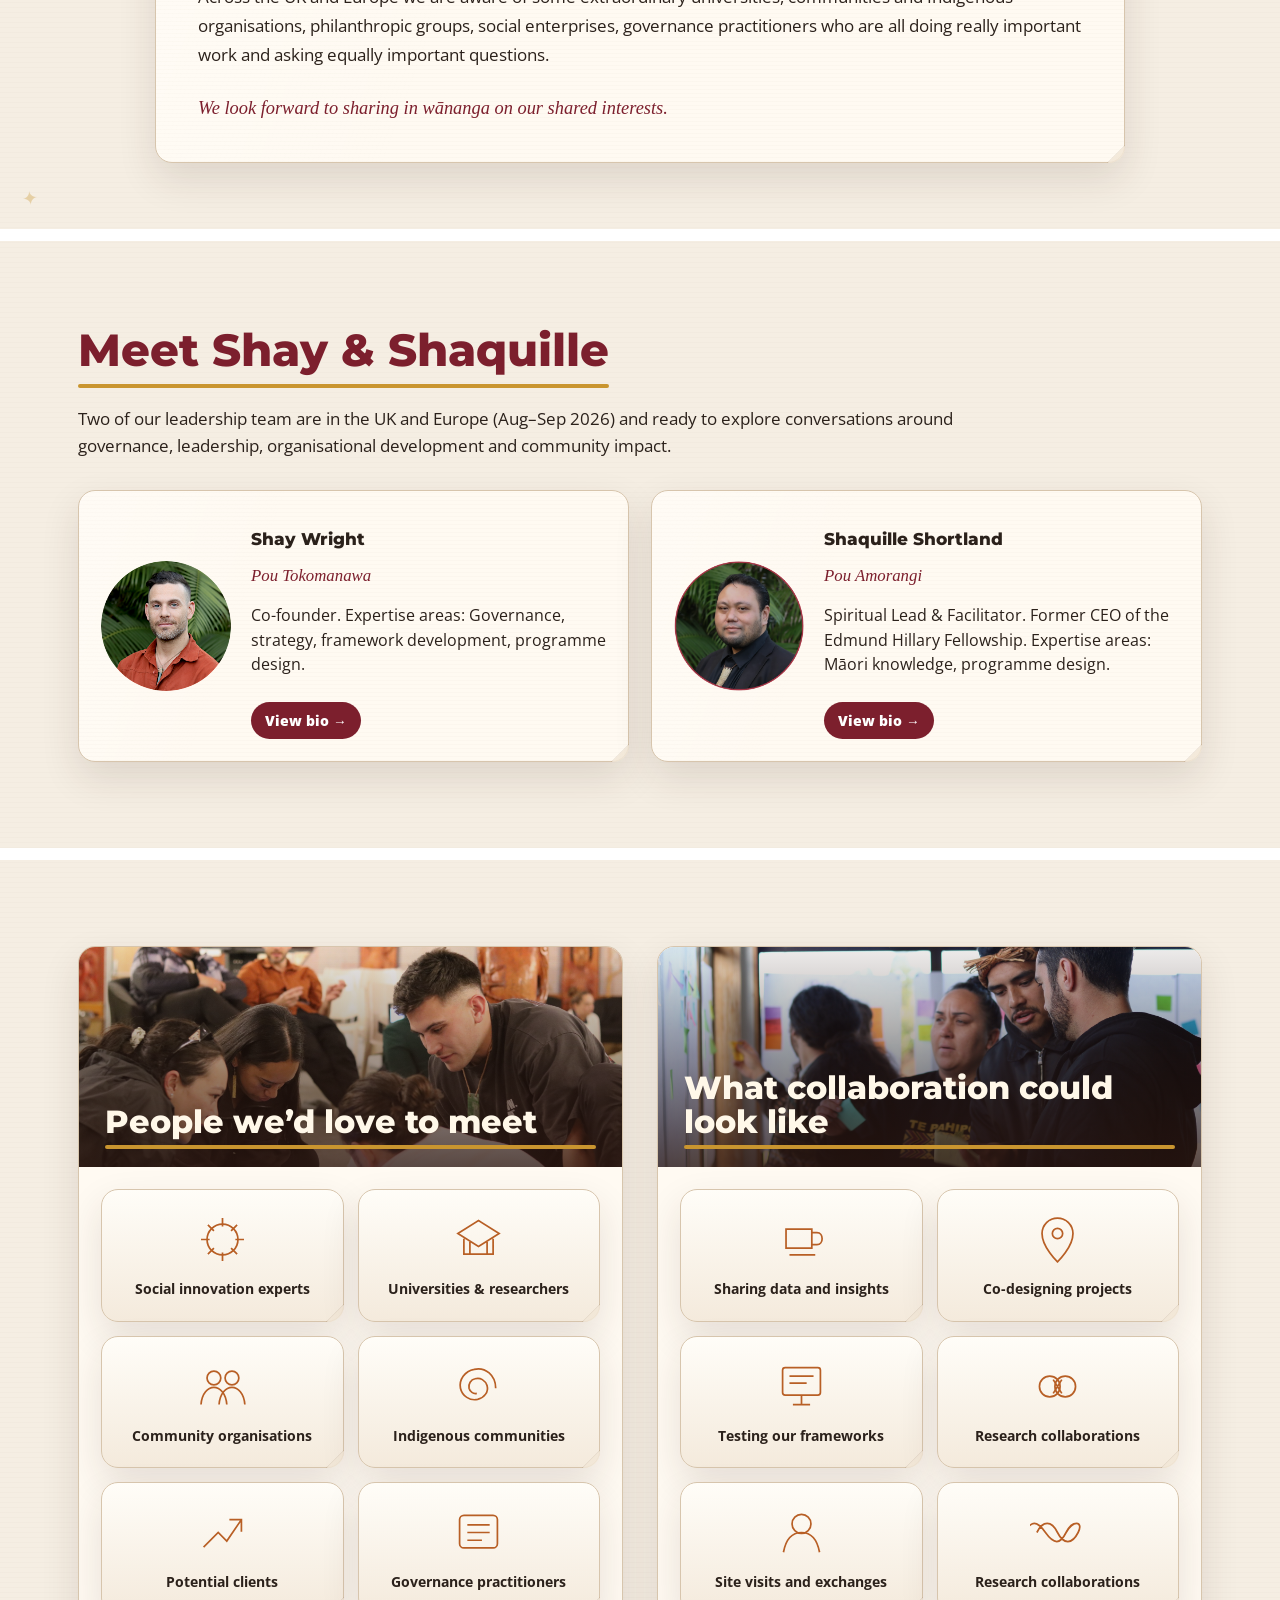
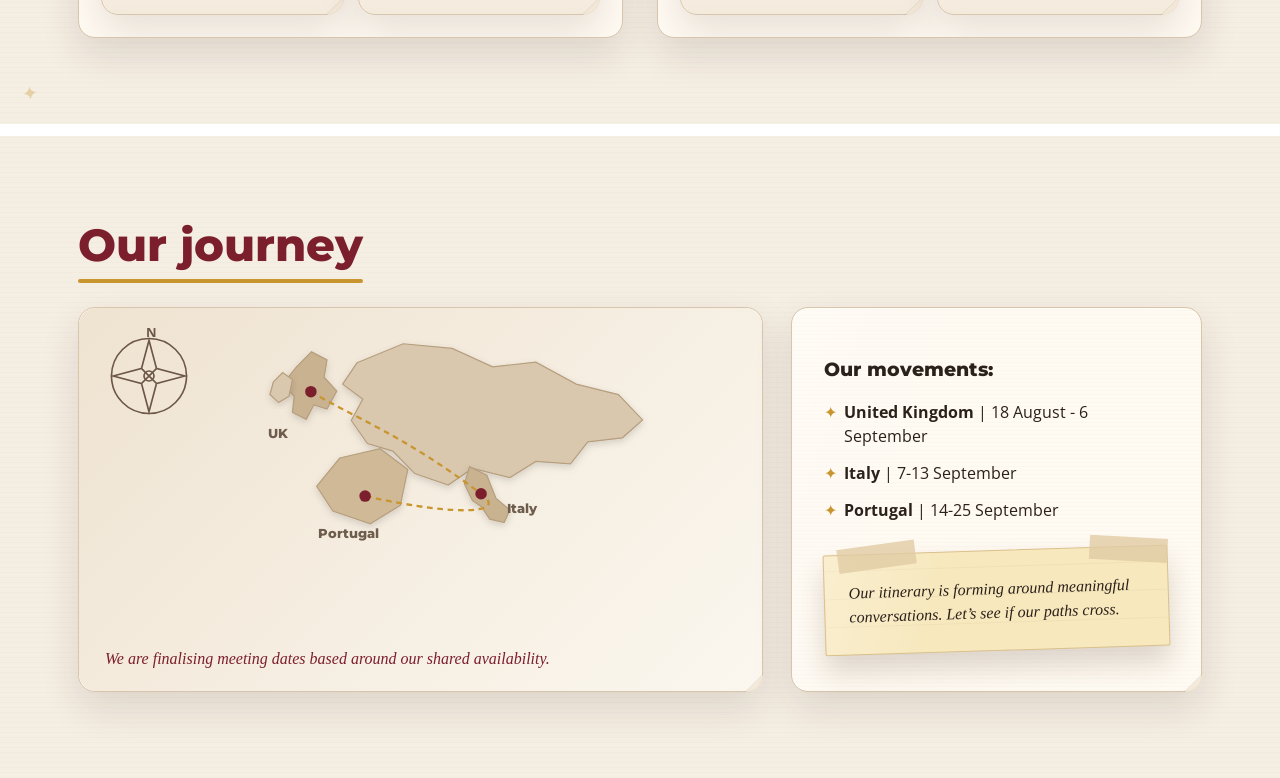
==== commit ba918bde: "Update index.html" ====
--- a/sections/01-hero/index.html
+++ b/sections/01-hero/index.html
@@ -652,7 +652,7 @@
 
 /* TWH section */
 .about-story::after{
-  content:"All of our methodologies are tested in practice rather than being theoretical"!important;
+  content:"This video gives a window into our leadership programme activites"!important;
   display:block!important;
   margin-top:34px!important; /* deliberate one-line breath before field note */
   padding-top:4px!important;
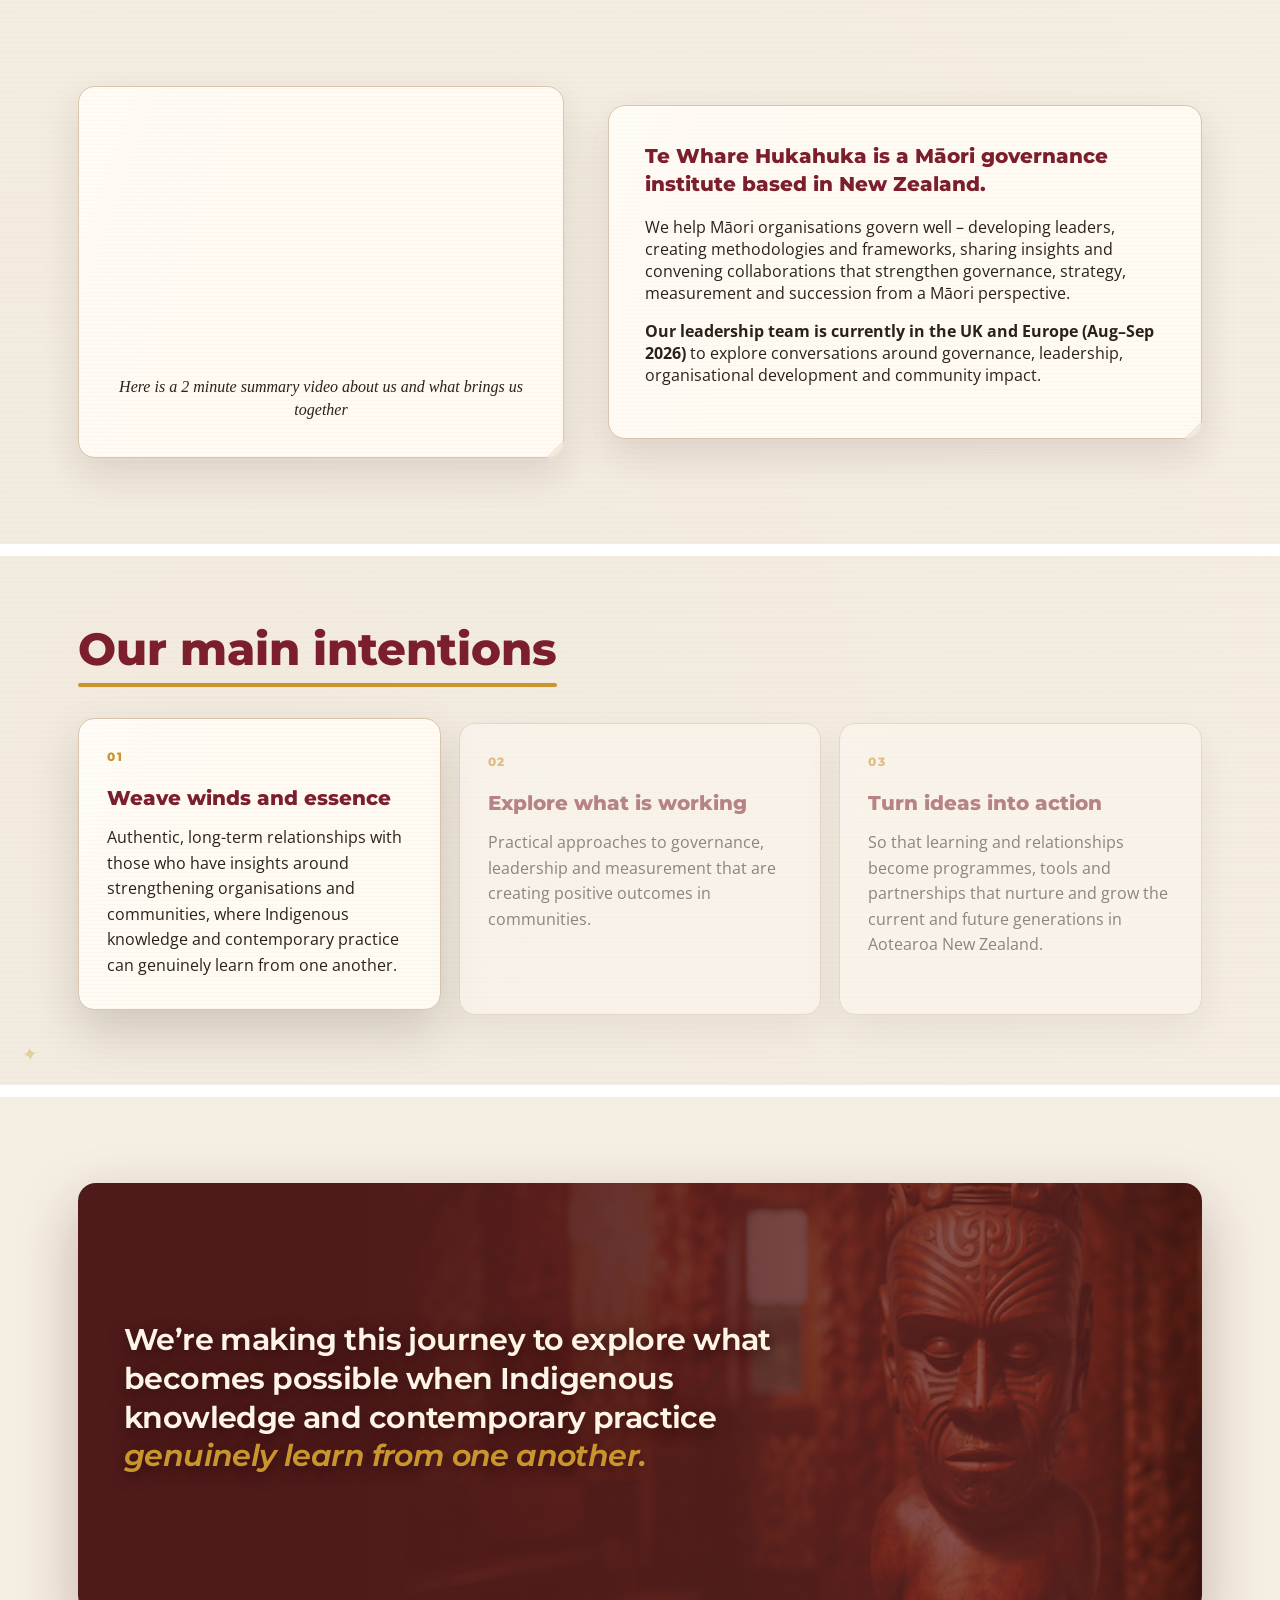
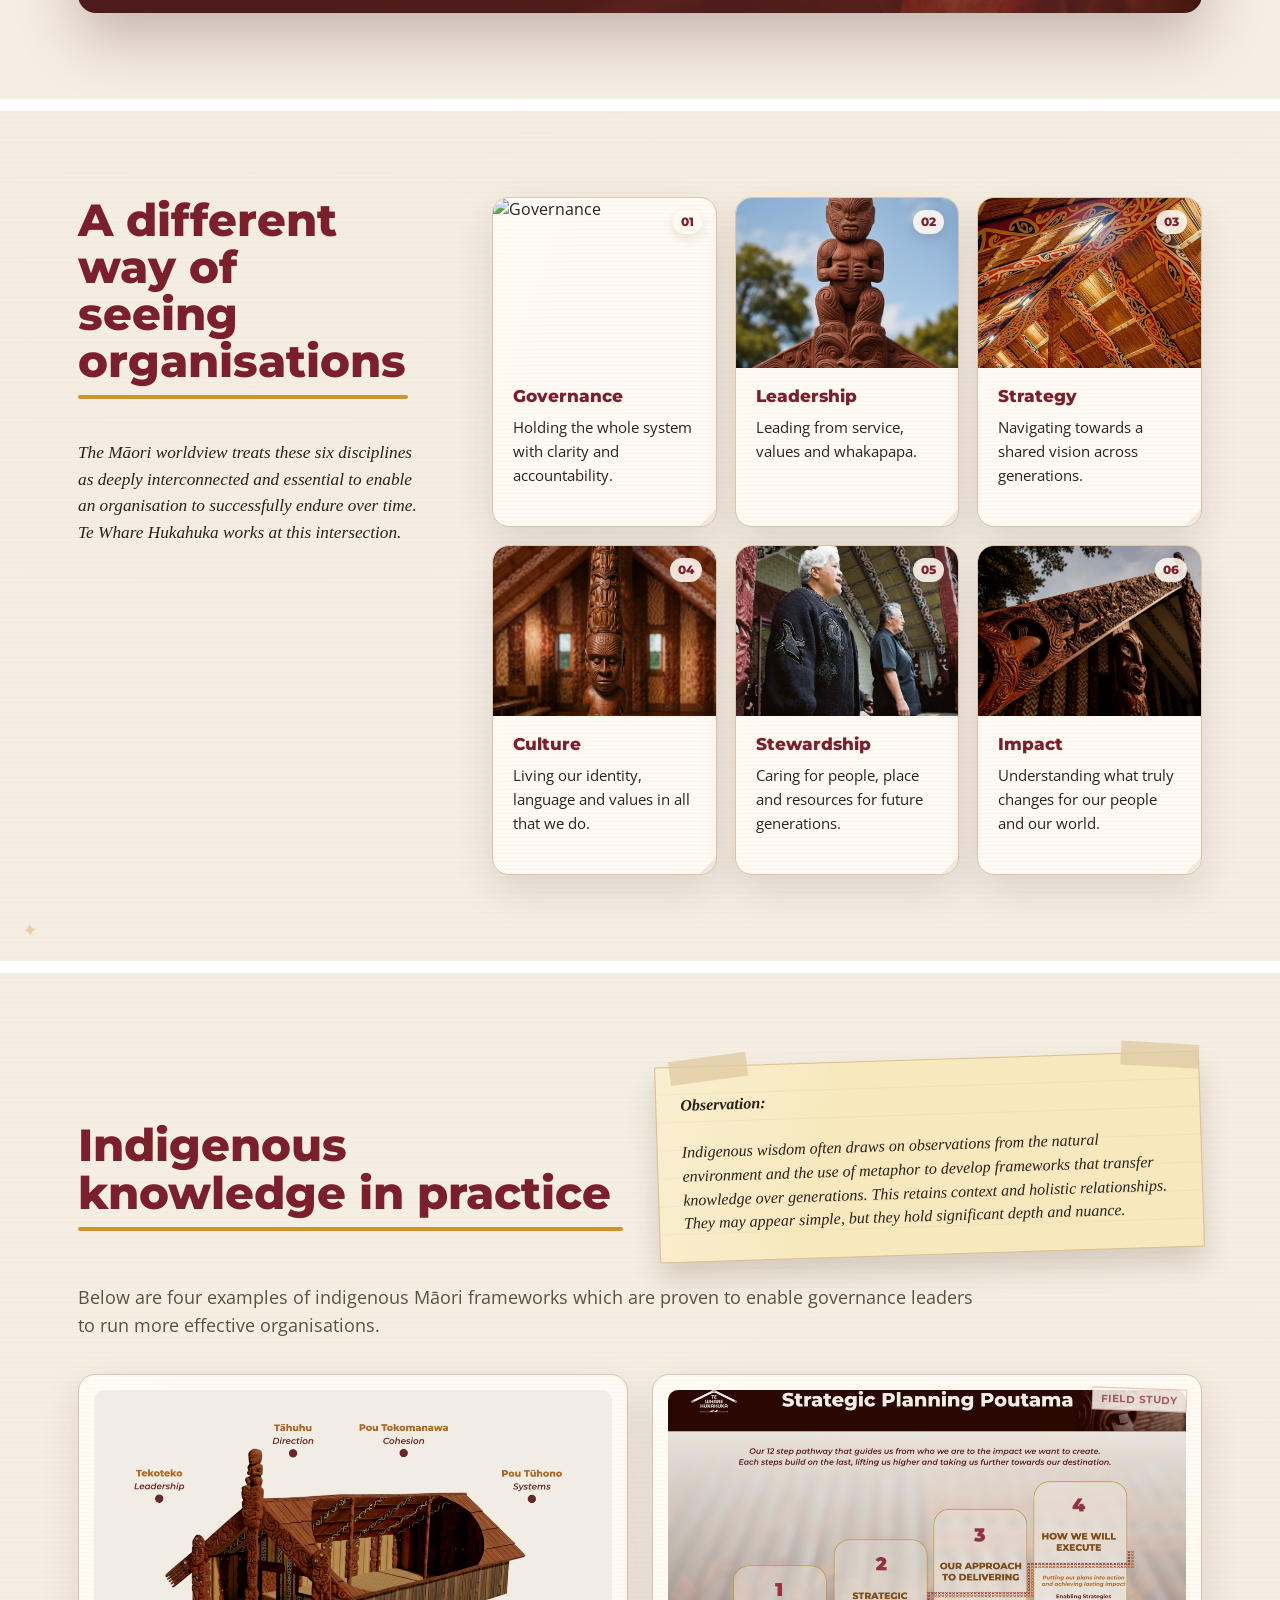
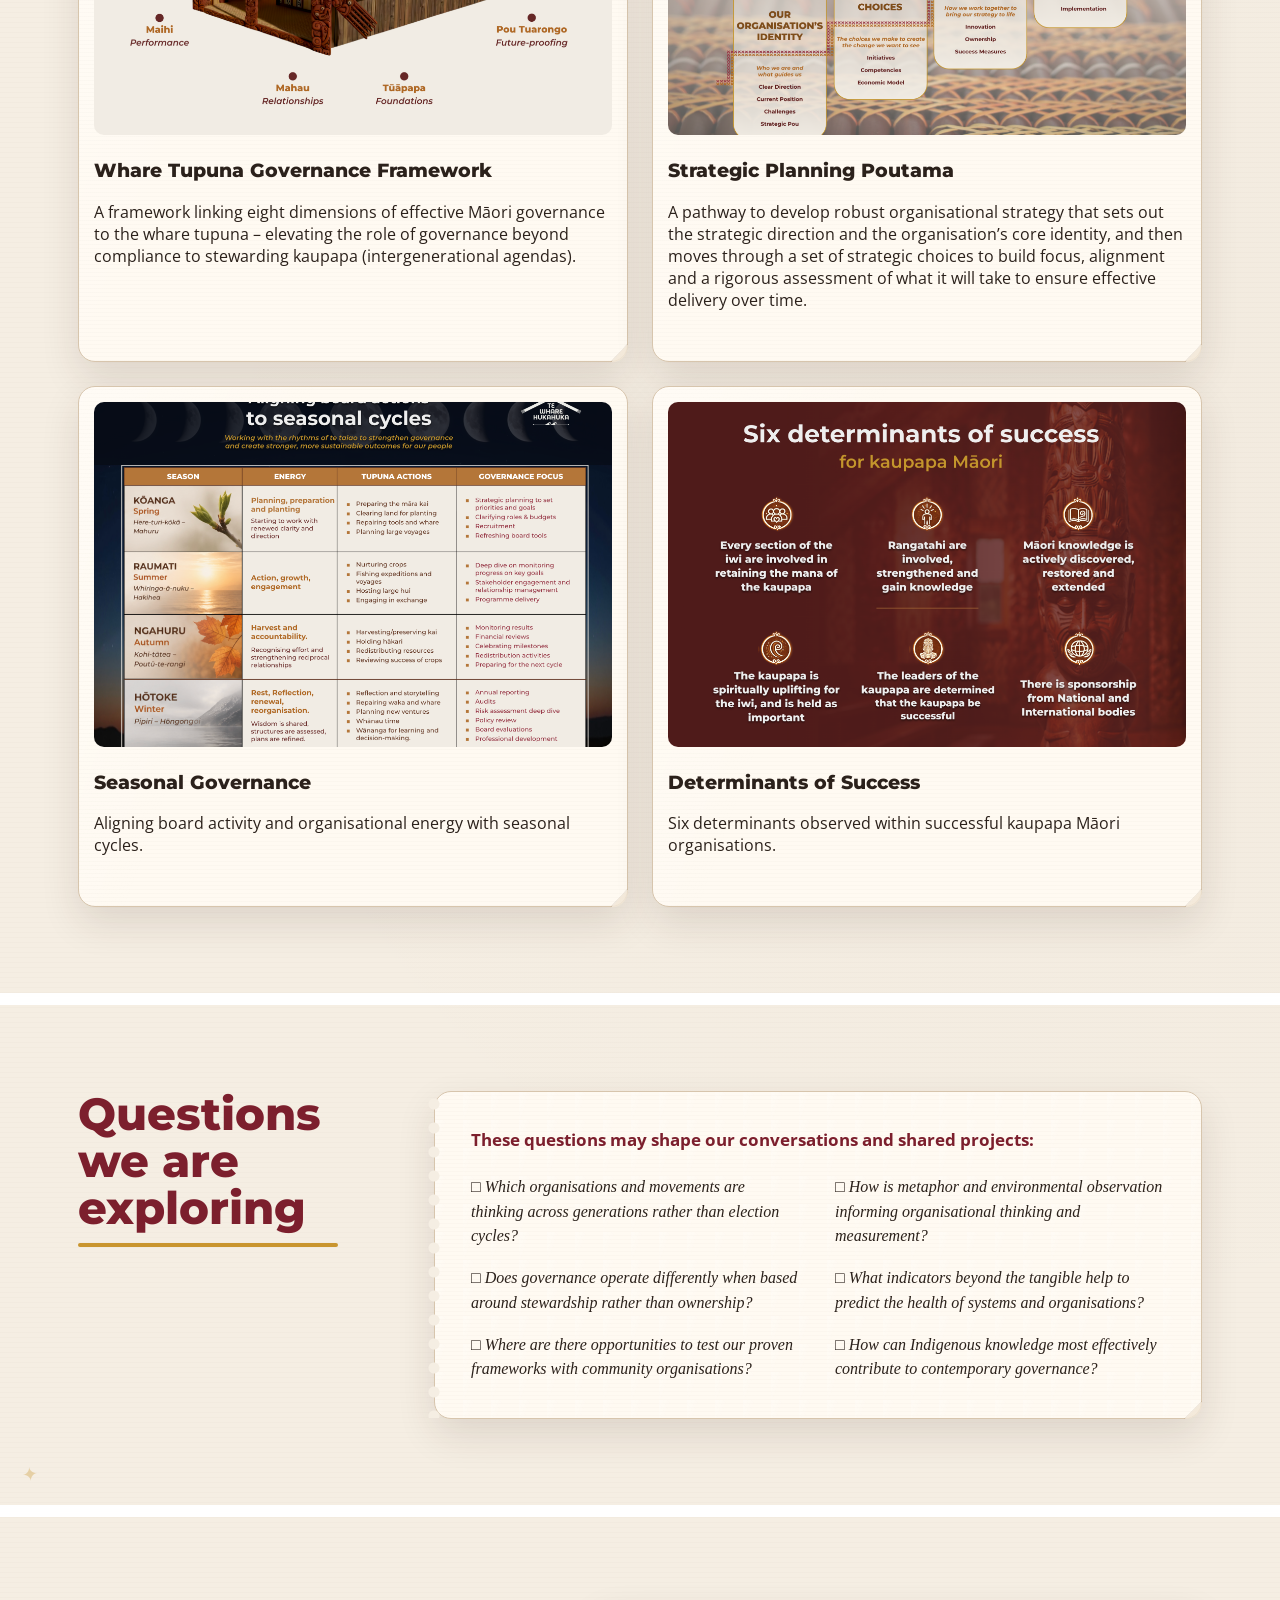
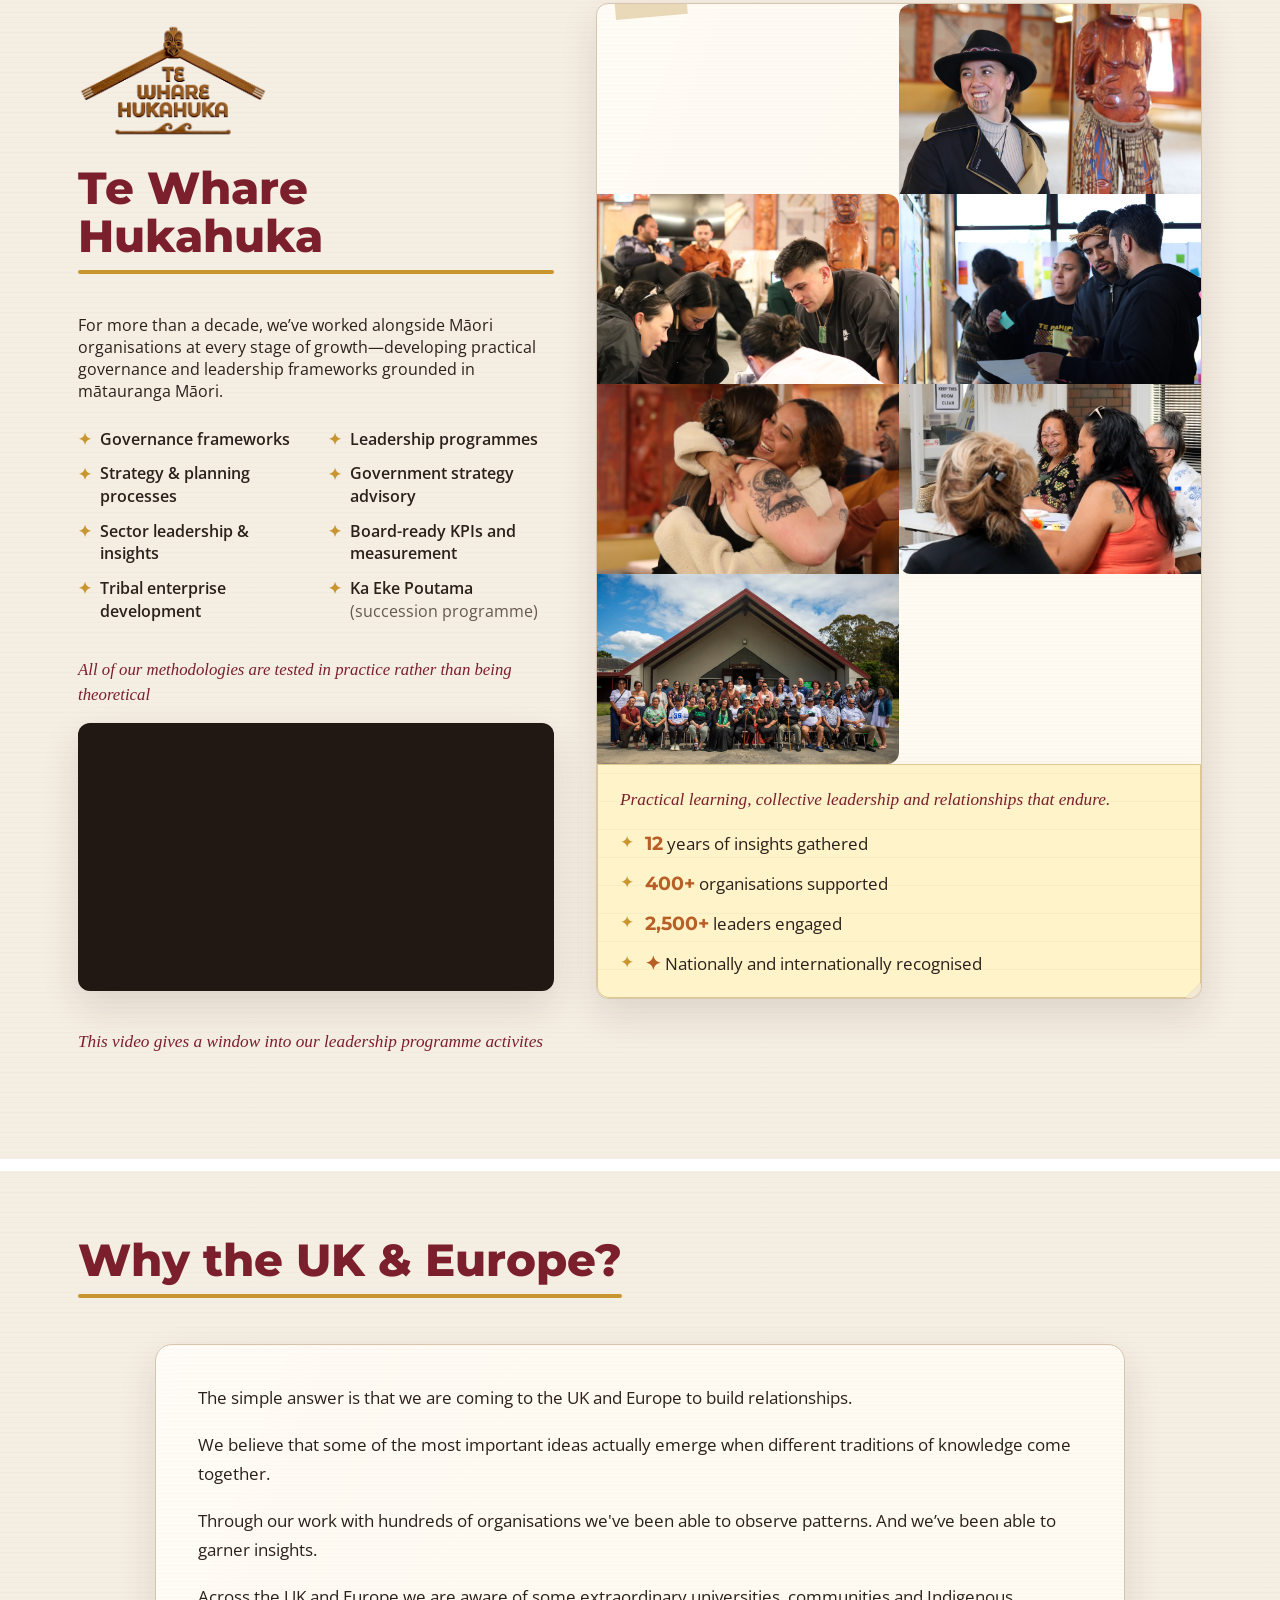
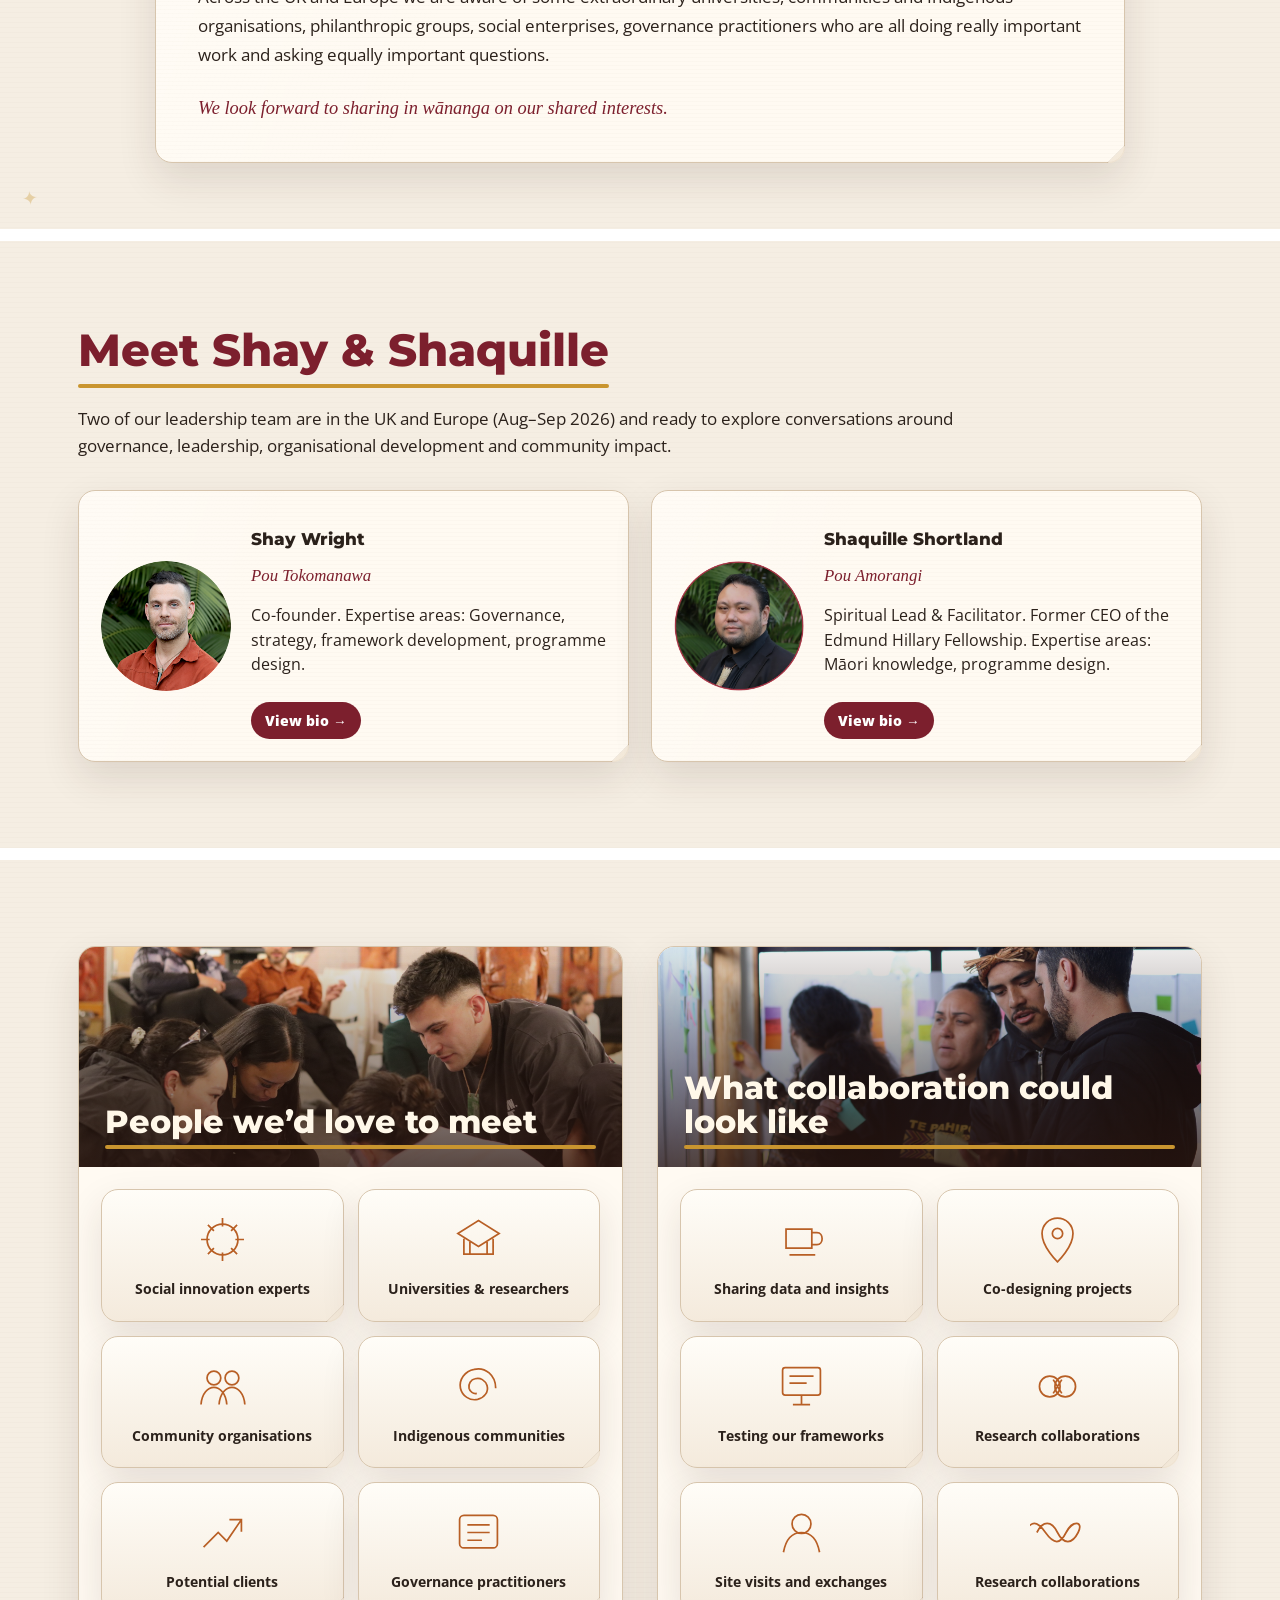
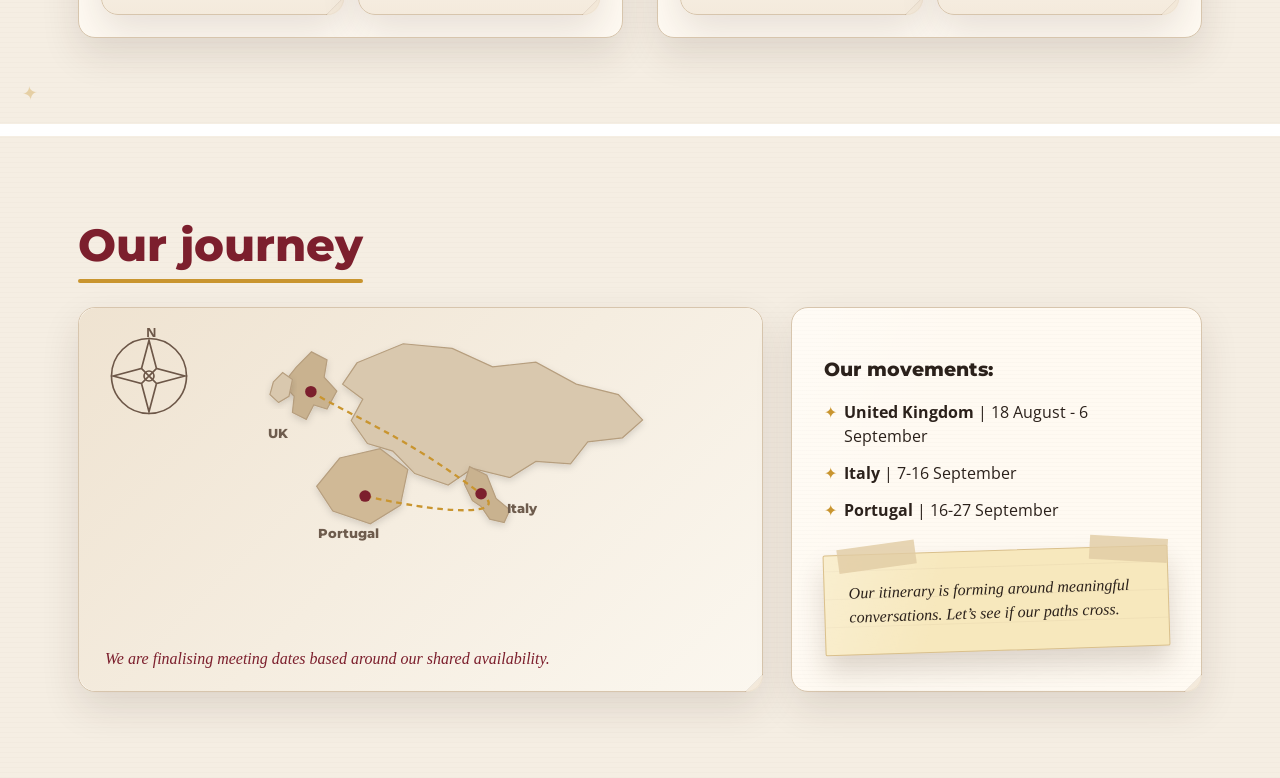
==== commit fedfc33b: "Update index.html" ====
--- a/sections/01-hero/index.html
+++ b/sections/01-hero/index.html
@@ -1012,7 +1012,7 @@
 <div class="methodology-video-wrap">
   <div class="methodology-video-label">All of our methodologies are tested in practice rather than being theoretical</div>
   <div class="video-embed methodology-video">
-    <iframe src="https://www.youtube.com/embed/N3BFQTakncI?start=8" title="Te Whare Hukahuka methodologies video" loading="lazy" allow="accelerometer; autoplay; clipboard-write; encrypted-media; gyroscope; picture-in-picture; web-share" allowfullscreen></iframe>
+    <iframe src="https://youtu.be/alm-bjLboI8" title="Te Whare Hukahuka methodologies video" loading="lazy" allow="accelerometer; autoplay; clipboard-write; encrypted-media; gyroscope; picture-in-picture; web-share" allowfullscreen></iframe>
   </div>
 </div>
 </div><div class="paper twh-collage"><div class="tape tr"></div><img alt="Ka Eke Poutama wānanga participant" src="assets/twh-collage-1.jpg"/><img alt="Collaborative learning at wānanga" src="assets/twh-collage-2.jpg"/><img alt="Participants working together" src="assets/twh-collage-3.jpg"/><img alt="Whanaungatanga at wānanga" src="assets/twh-collage-4.jpg"/><img alt="Community learning and kōrero" src="assets/twh-collage-5.jpg"/><img alt="Whānau and community gathered together" src="assets/twh-collage-6.jpg"/><div class="twh-collage-footer">
@@ -1083,8 +1083,8 @@
 <h3>Our movements:</h3>
 <ul class="movement-list">
   <li><strong>United Kingdom</strong> | 18 August - 6 September</li>
-  <li><strong>Italy</strong> | 7-13 September</li>
-  <li><strong>Portugal</strong> | 14-25 September</li>
+  <li><strong>Italy</strong> | 7-16 September</li>
+  <li><strong>Portugal</strong> | 16-27 September</li>
 </ul>
 <aside class="note hand">Our itinerary is forming around meaningful conversations. Let’s see if our paths cross.</aside>
 </div></div></div></section>
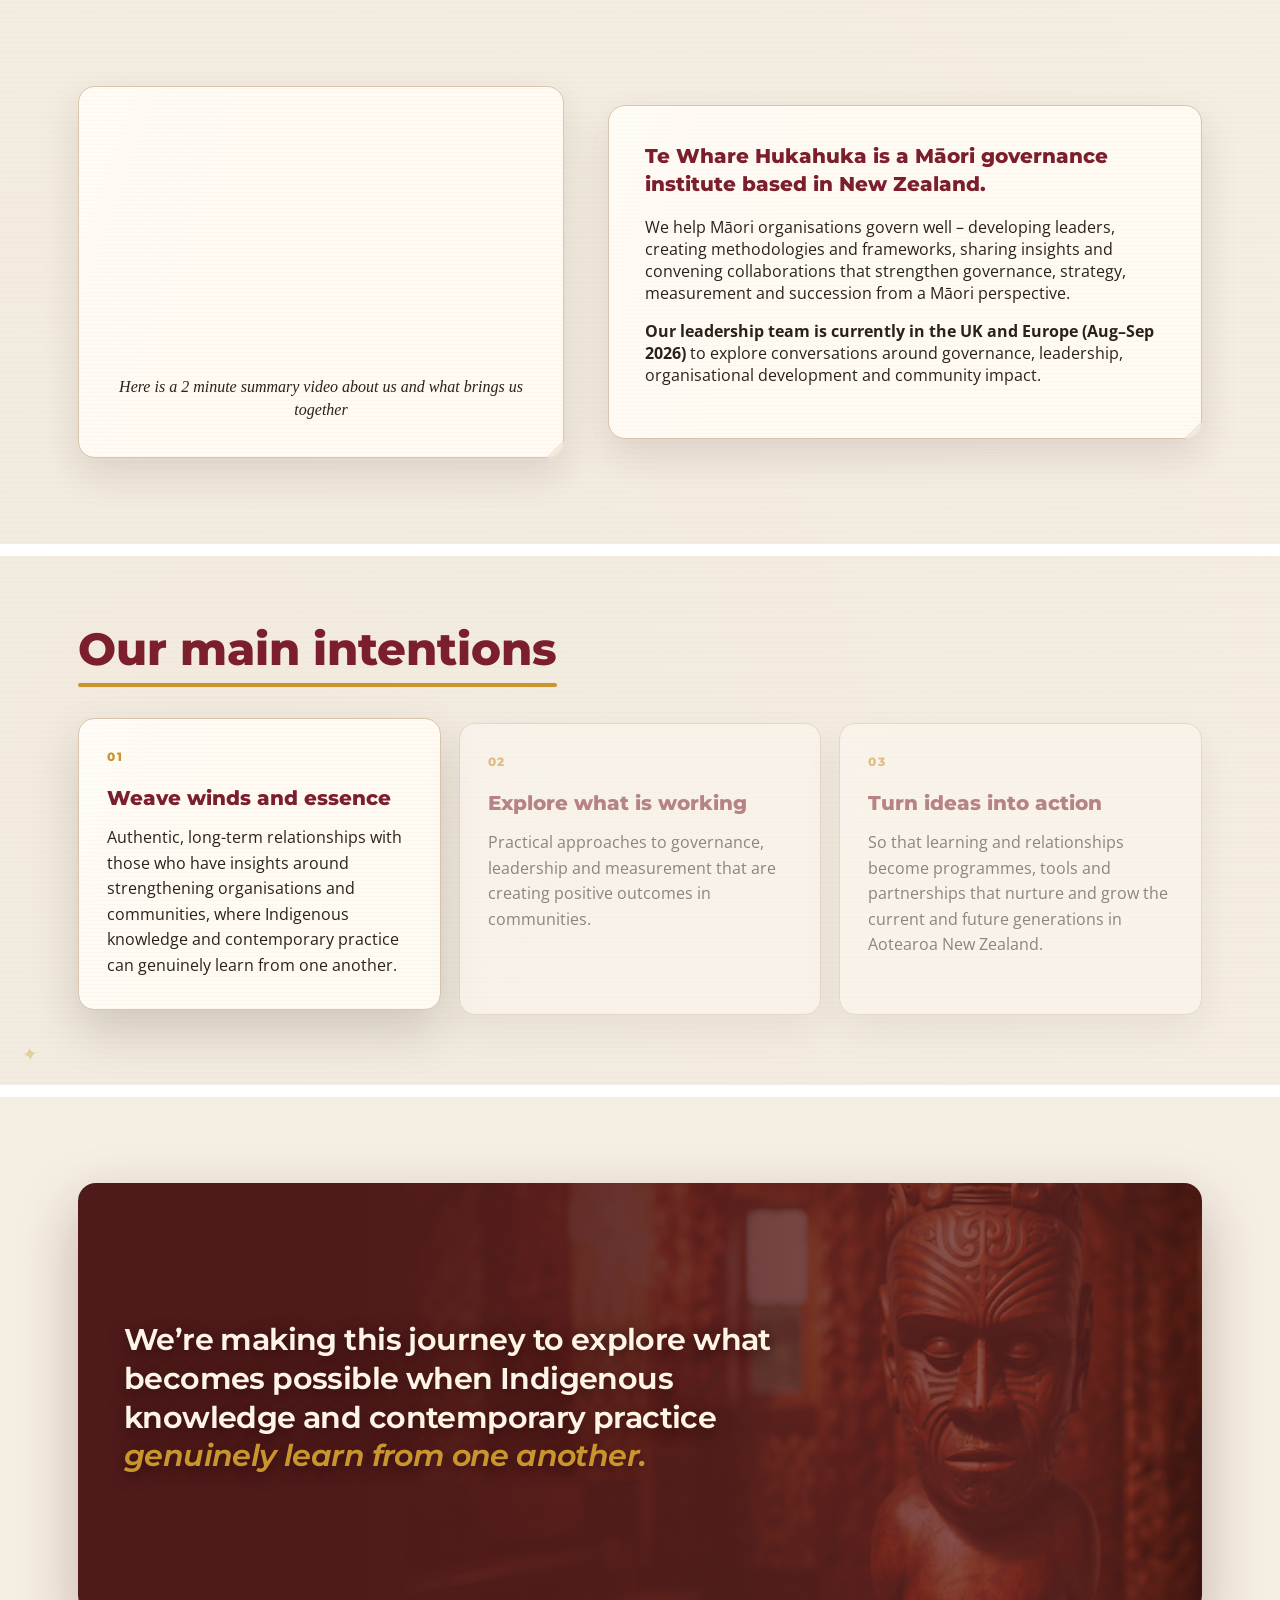
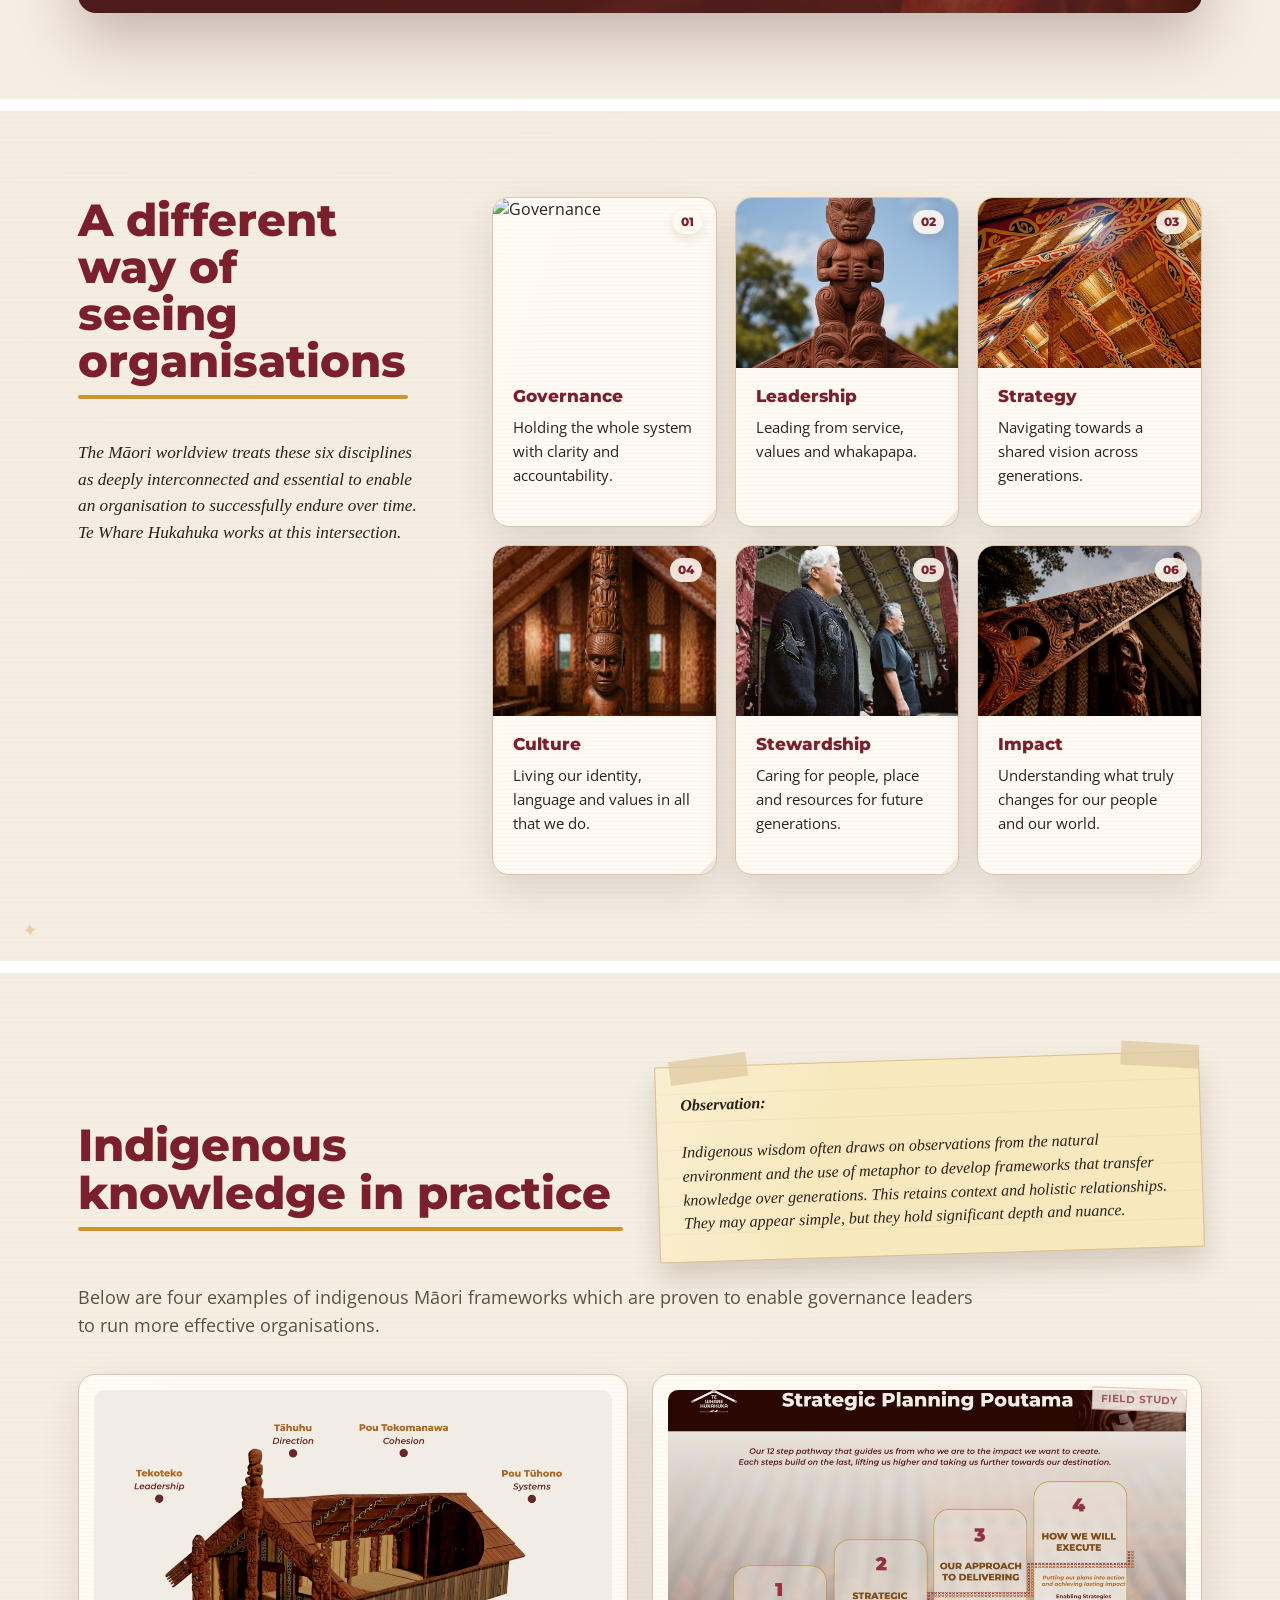
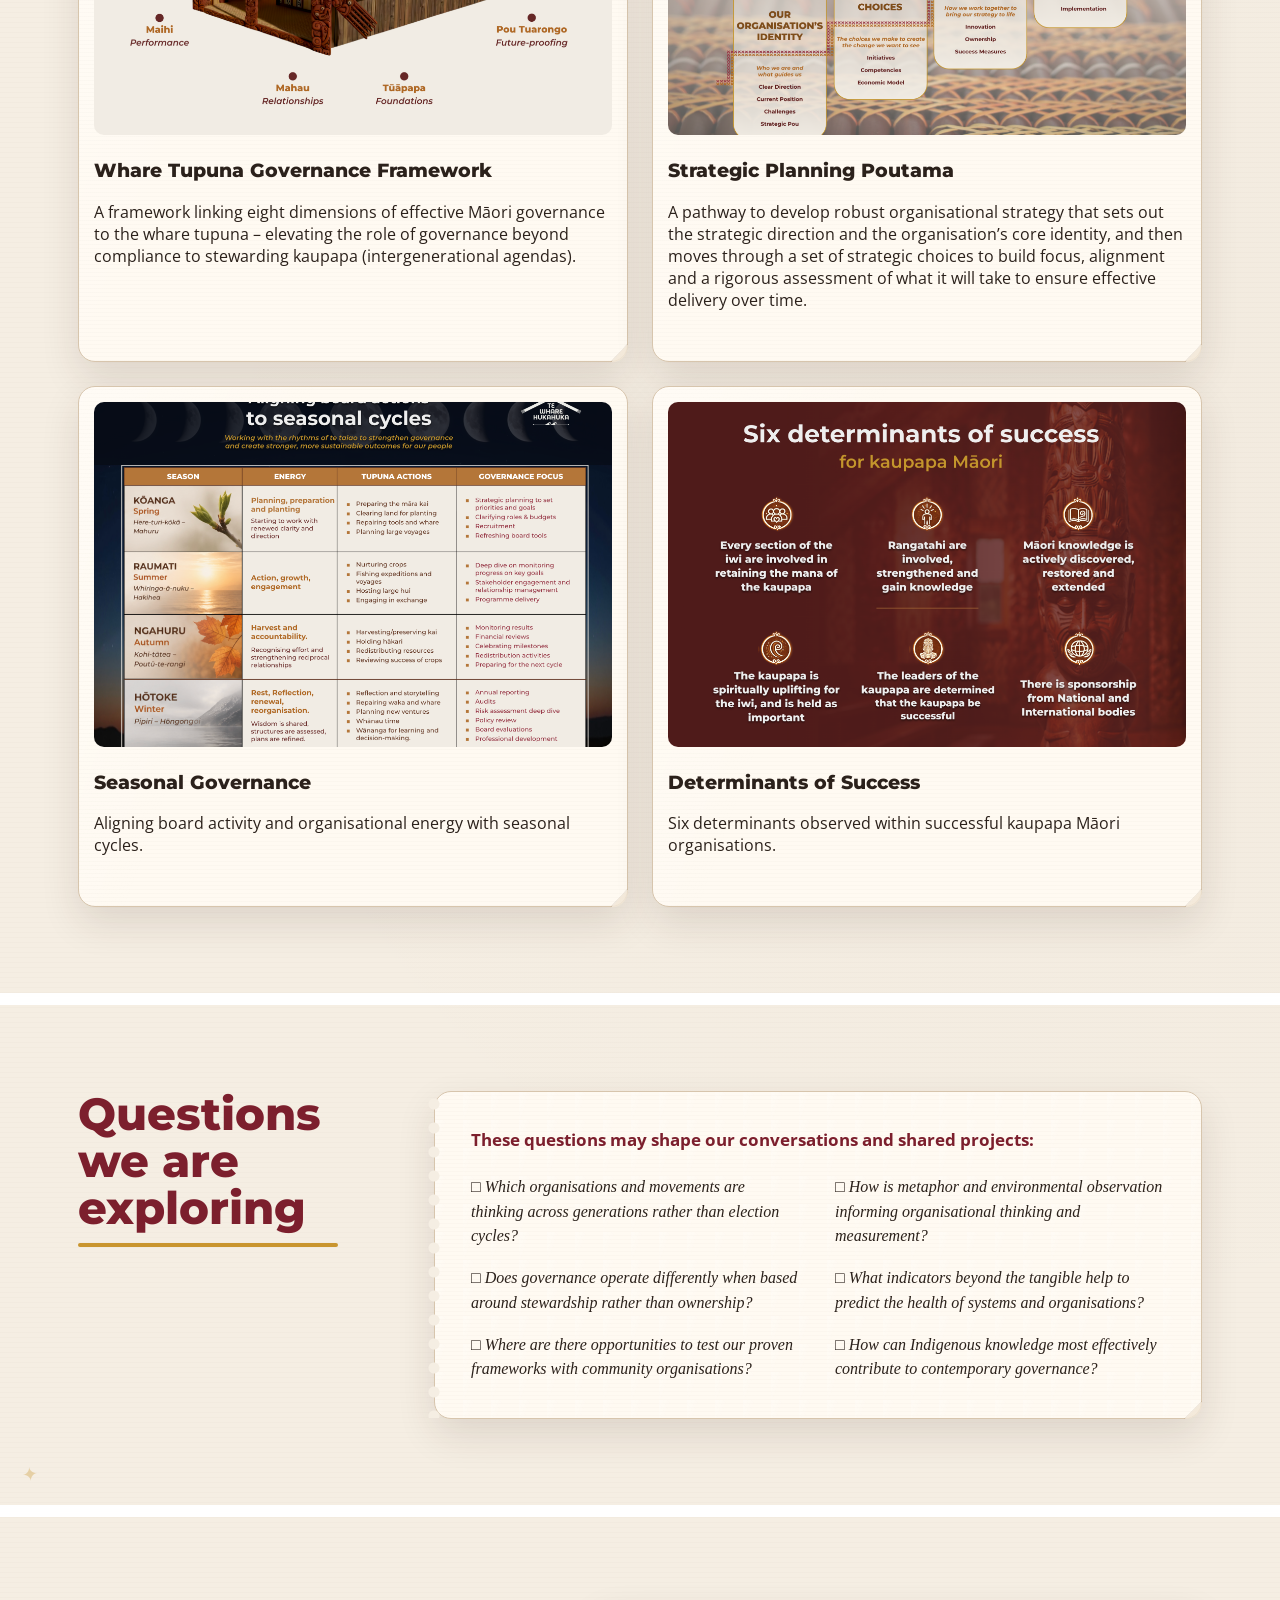
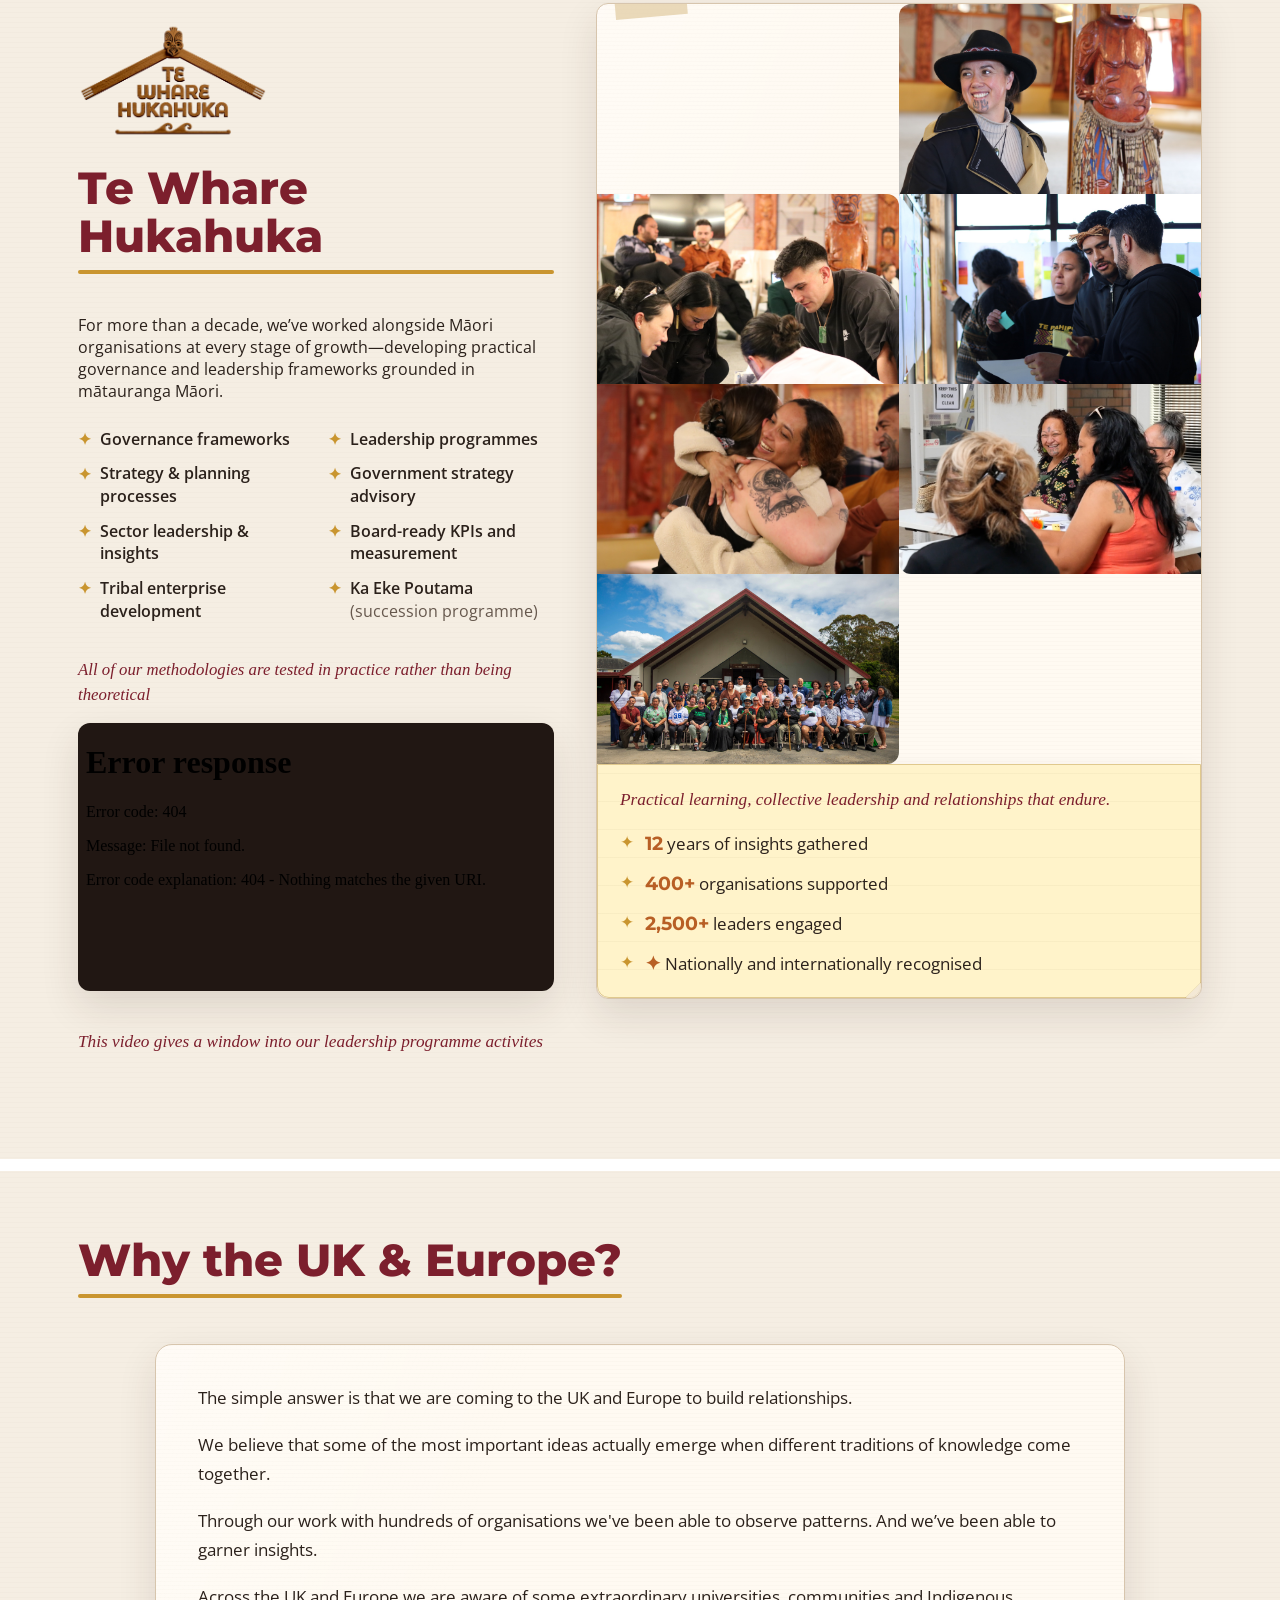
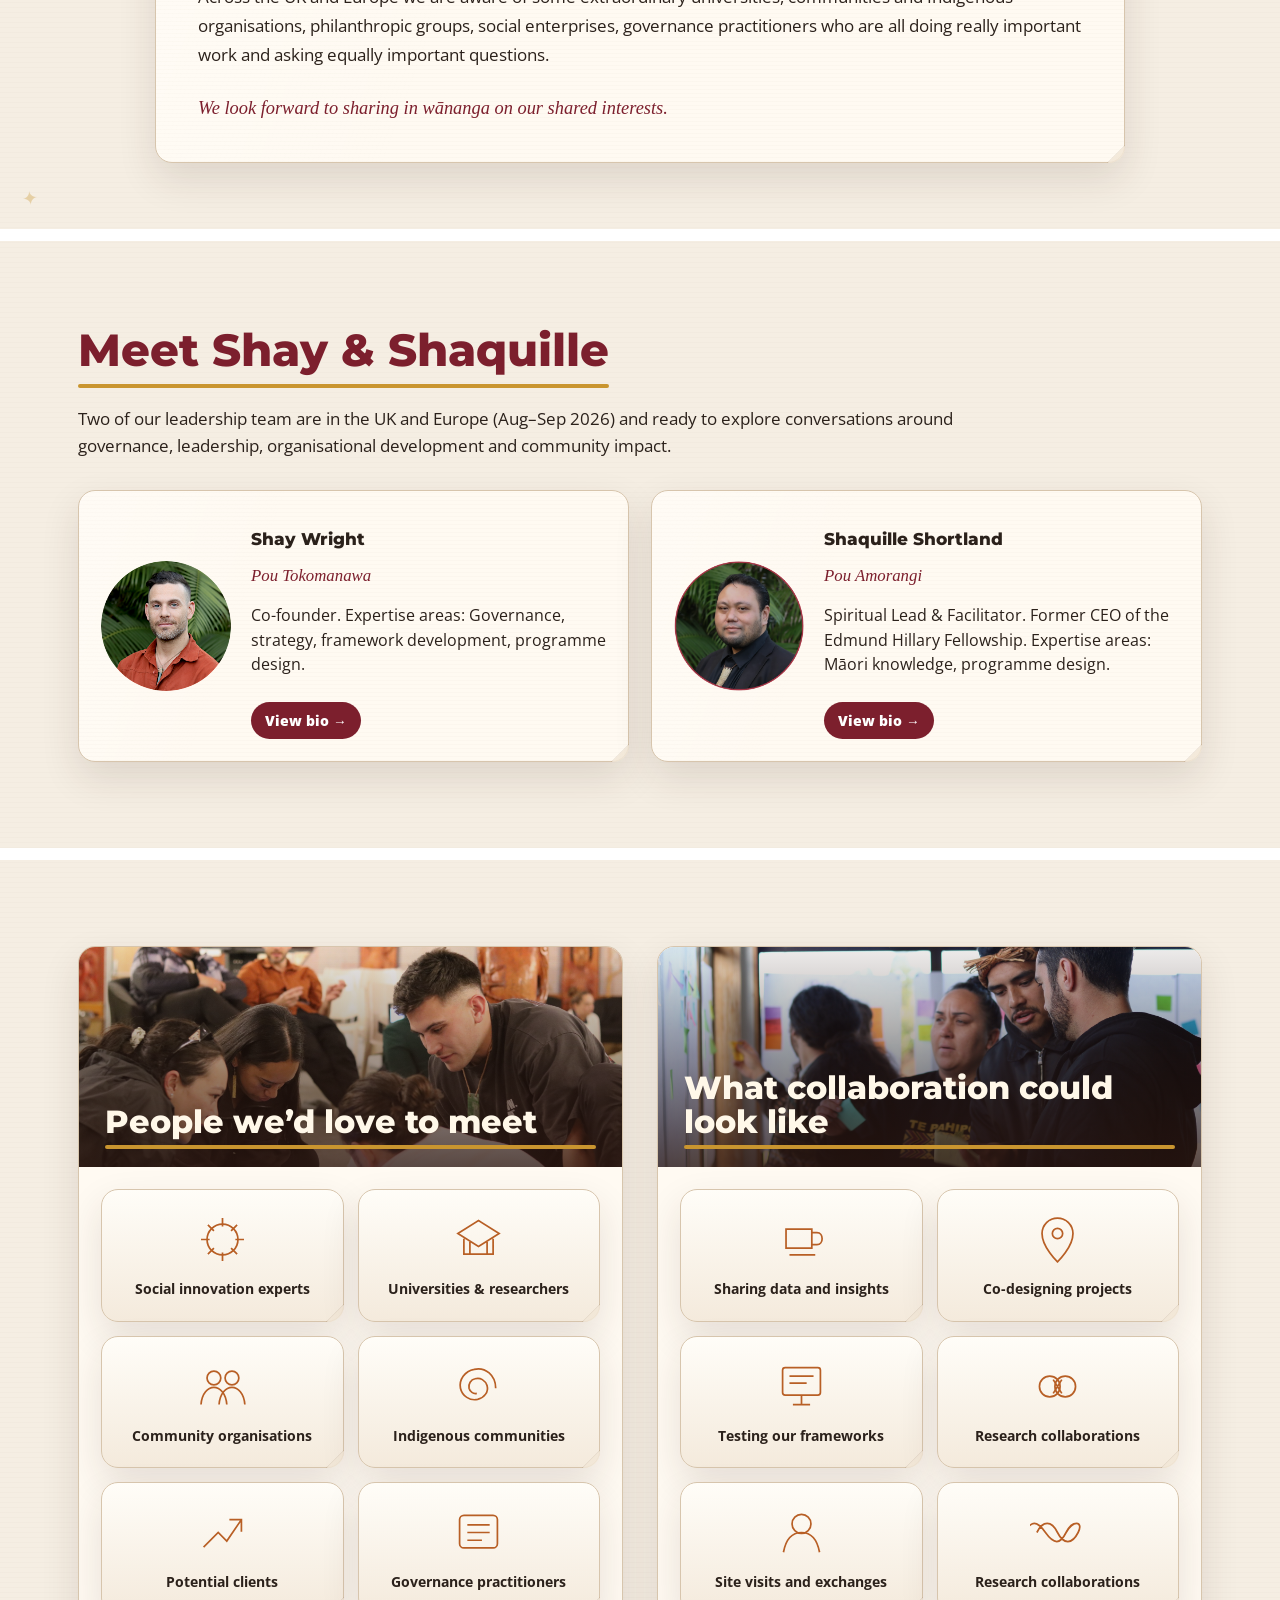
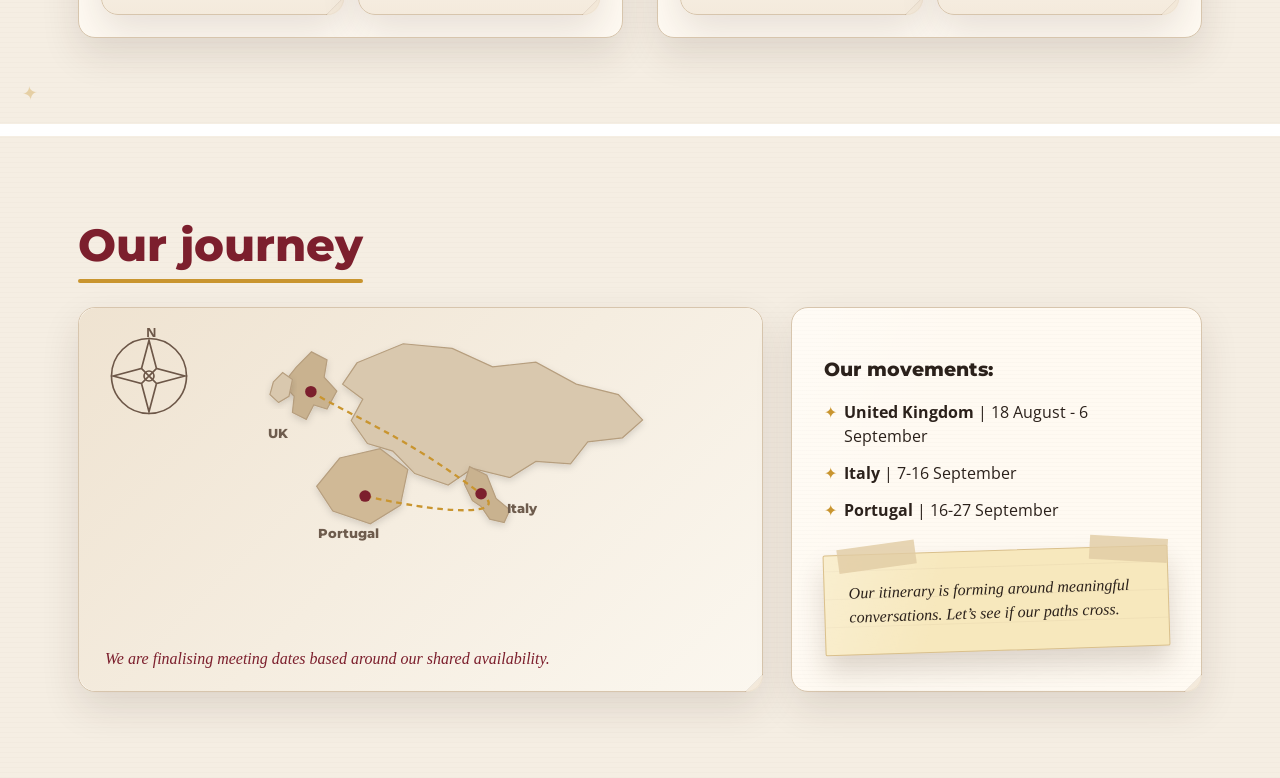
==== commit 58fccc46: "Update index.html" ====
--- a/sections/01-hero/index.html
+++ b/sections/01-hero/index.html
@@ -1012,7 +1012,7 @@
 <div class="methodology-video-wrap">
   <div class="methodology-video-label">All of our methodologies are tested in practice rather than being theoretical</div>
   <div class="video-embed methodology-video">
-    <iframe src="https://youtu.be/alm-bjLboI8" title="Te Whare Hukahuka methodologies video" loading="lazy" allow="accelerometer; autoplay; clipboard-write; encrypted-media; gyroscope; picture-in-picture; web-share" allowfullscreen></iframe>
+    <iframe src="www.youtube.com/embed/N3BFQTakncI?start=0" title="Te Whare Hukahuka methodologies video" loading="lazy" allow="accelerometer; autoplay; clipboard-write; encrypted-media; gyroscope; picture-in-picture; web-share" allowfullscreen></iframe>
   </div>
 </div>
 </div><div class="paper twh-collage"><div class="tape tr"></div><img alt="Ka Eke Poutama wānanga participant" src="assets/twh-collage-1.jpg"/><img alt="Collaborative learning at wānanga" src="assets/twh-collage-2.jpg"/><img alt="Participants working together" src="assets/twh-collage-3.jpg"/><img alt="Whanaungatanga at wānanga" src="assets/twh-collage-4.jpg"/><img alt="Community learning and kōrero" src="assets/twh-collage-5.jpg"/><img alt="Whānau and community gathered together" src="assets/twh-collage-6.jpg"/><div class="twh-collage-footer">
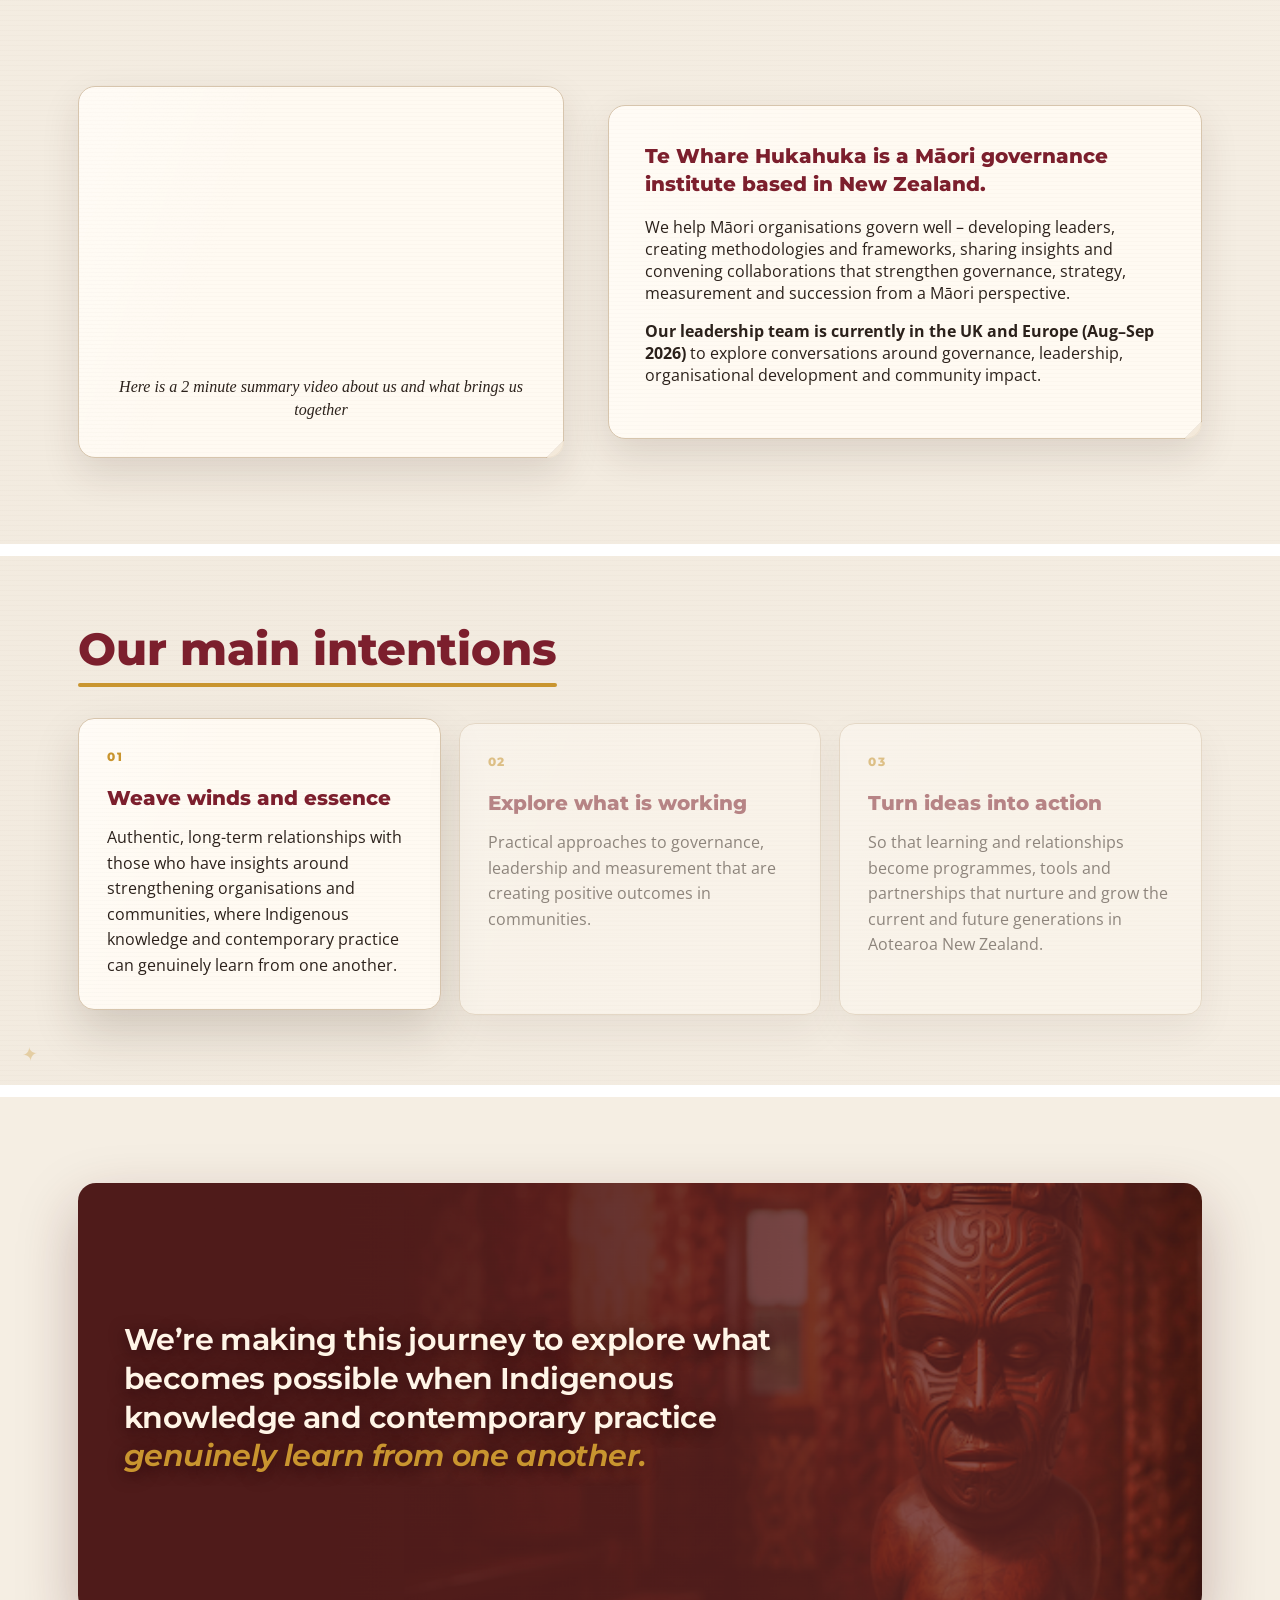
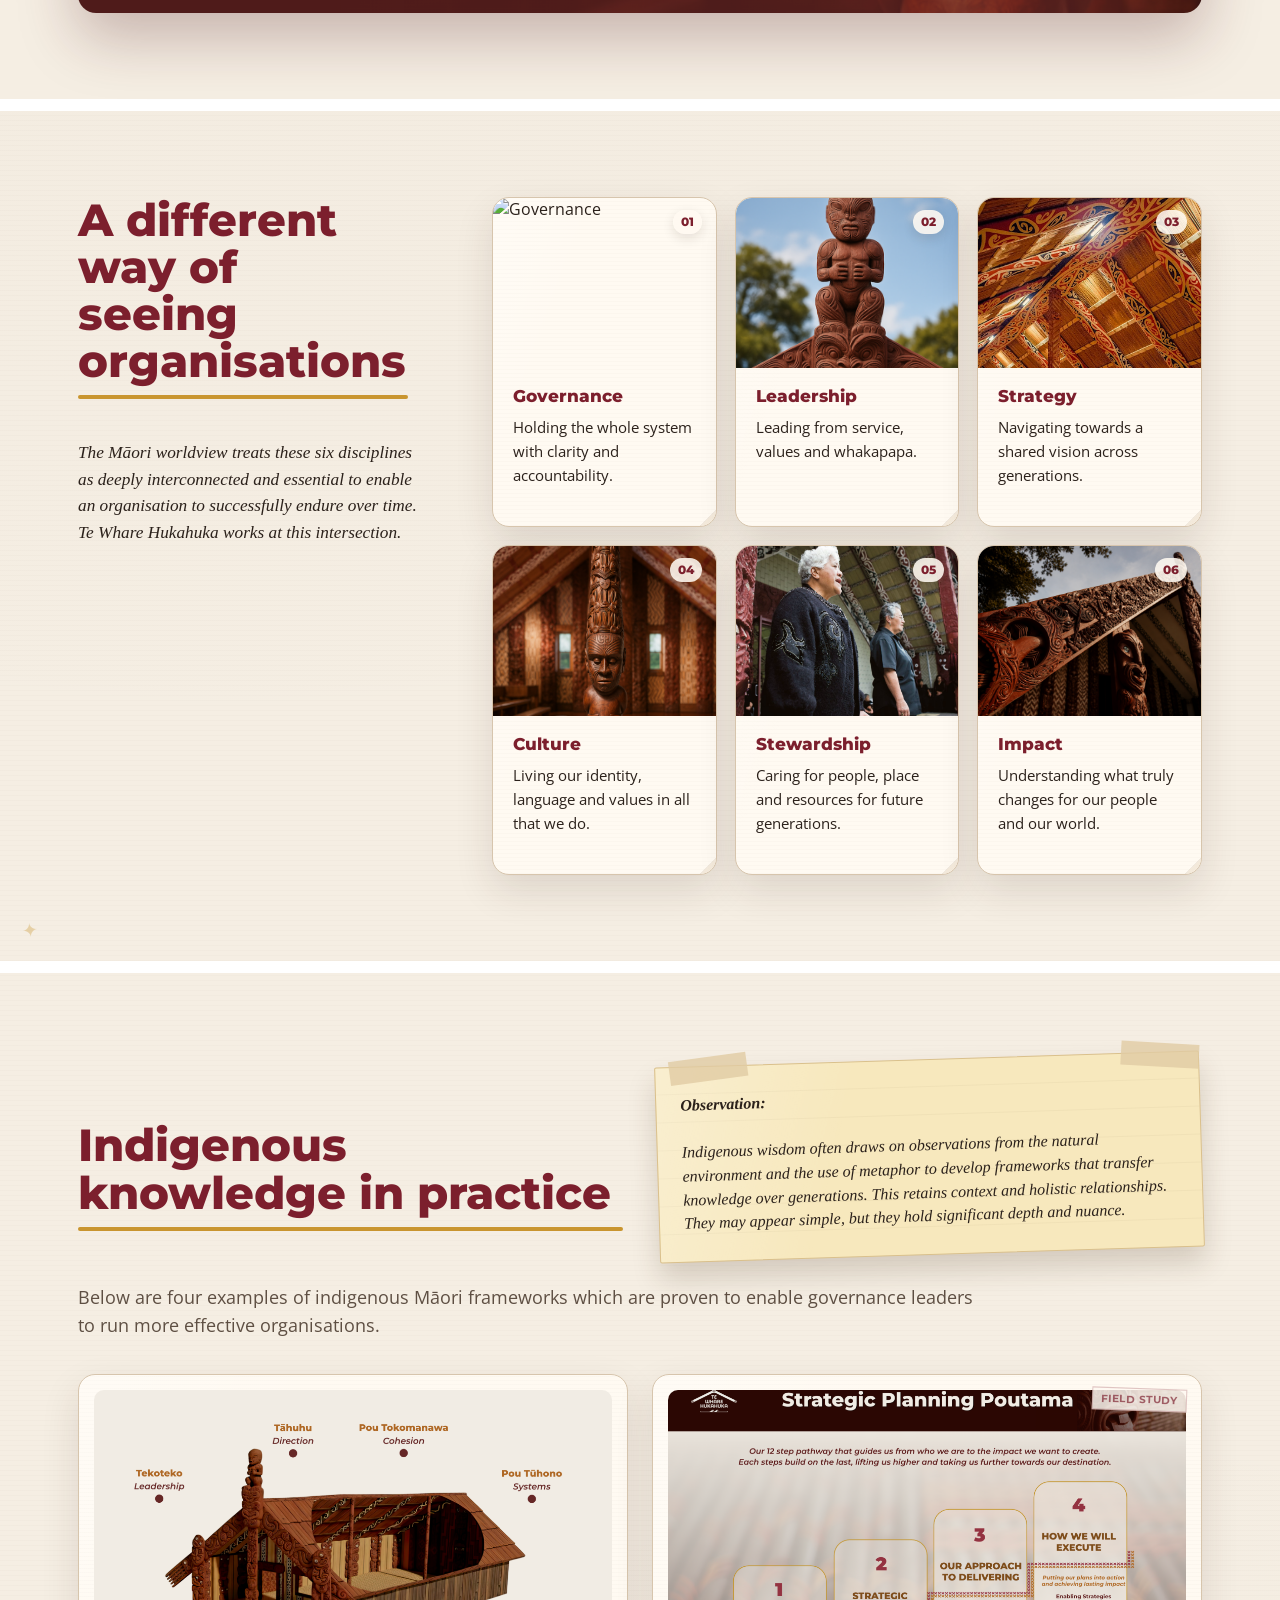
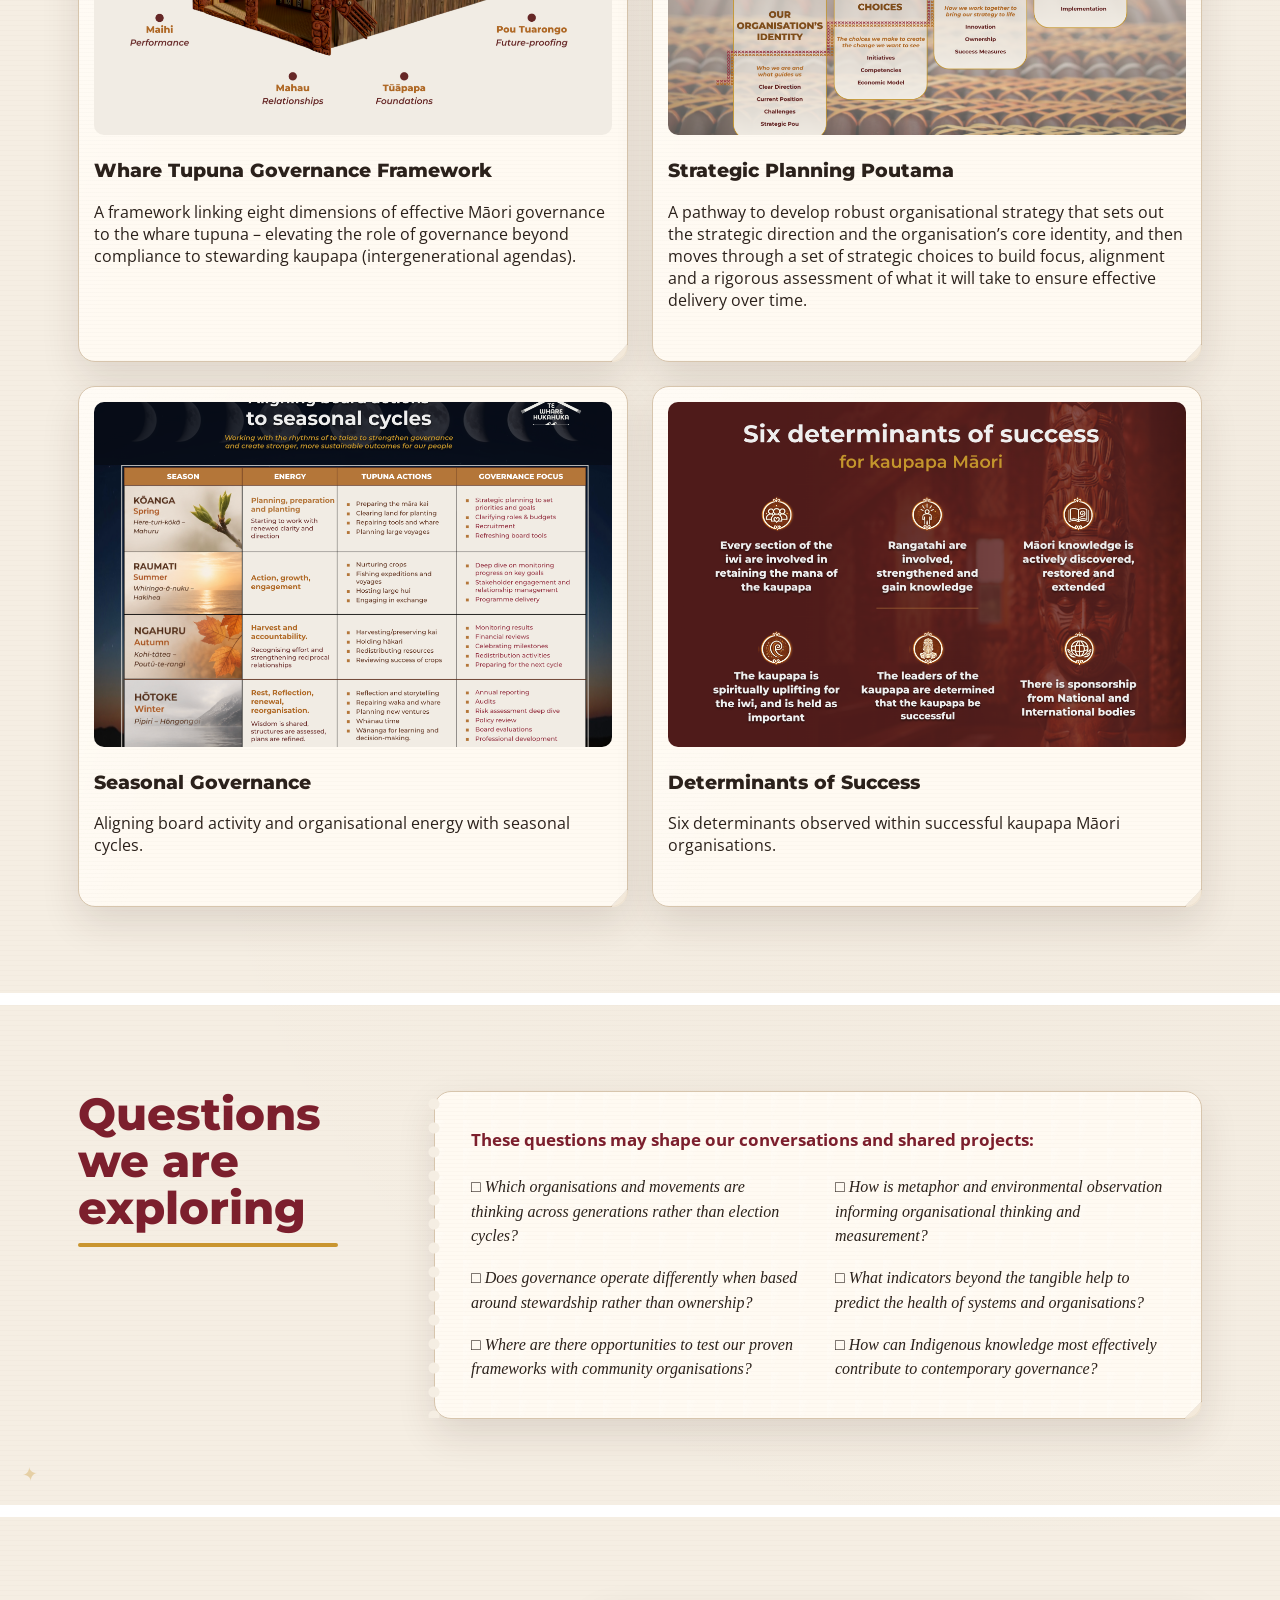
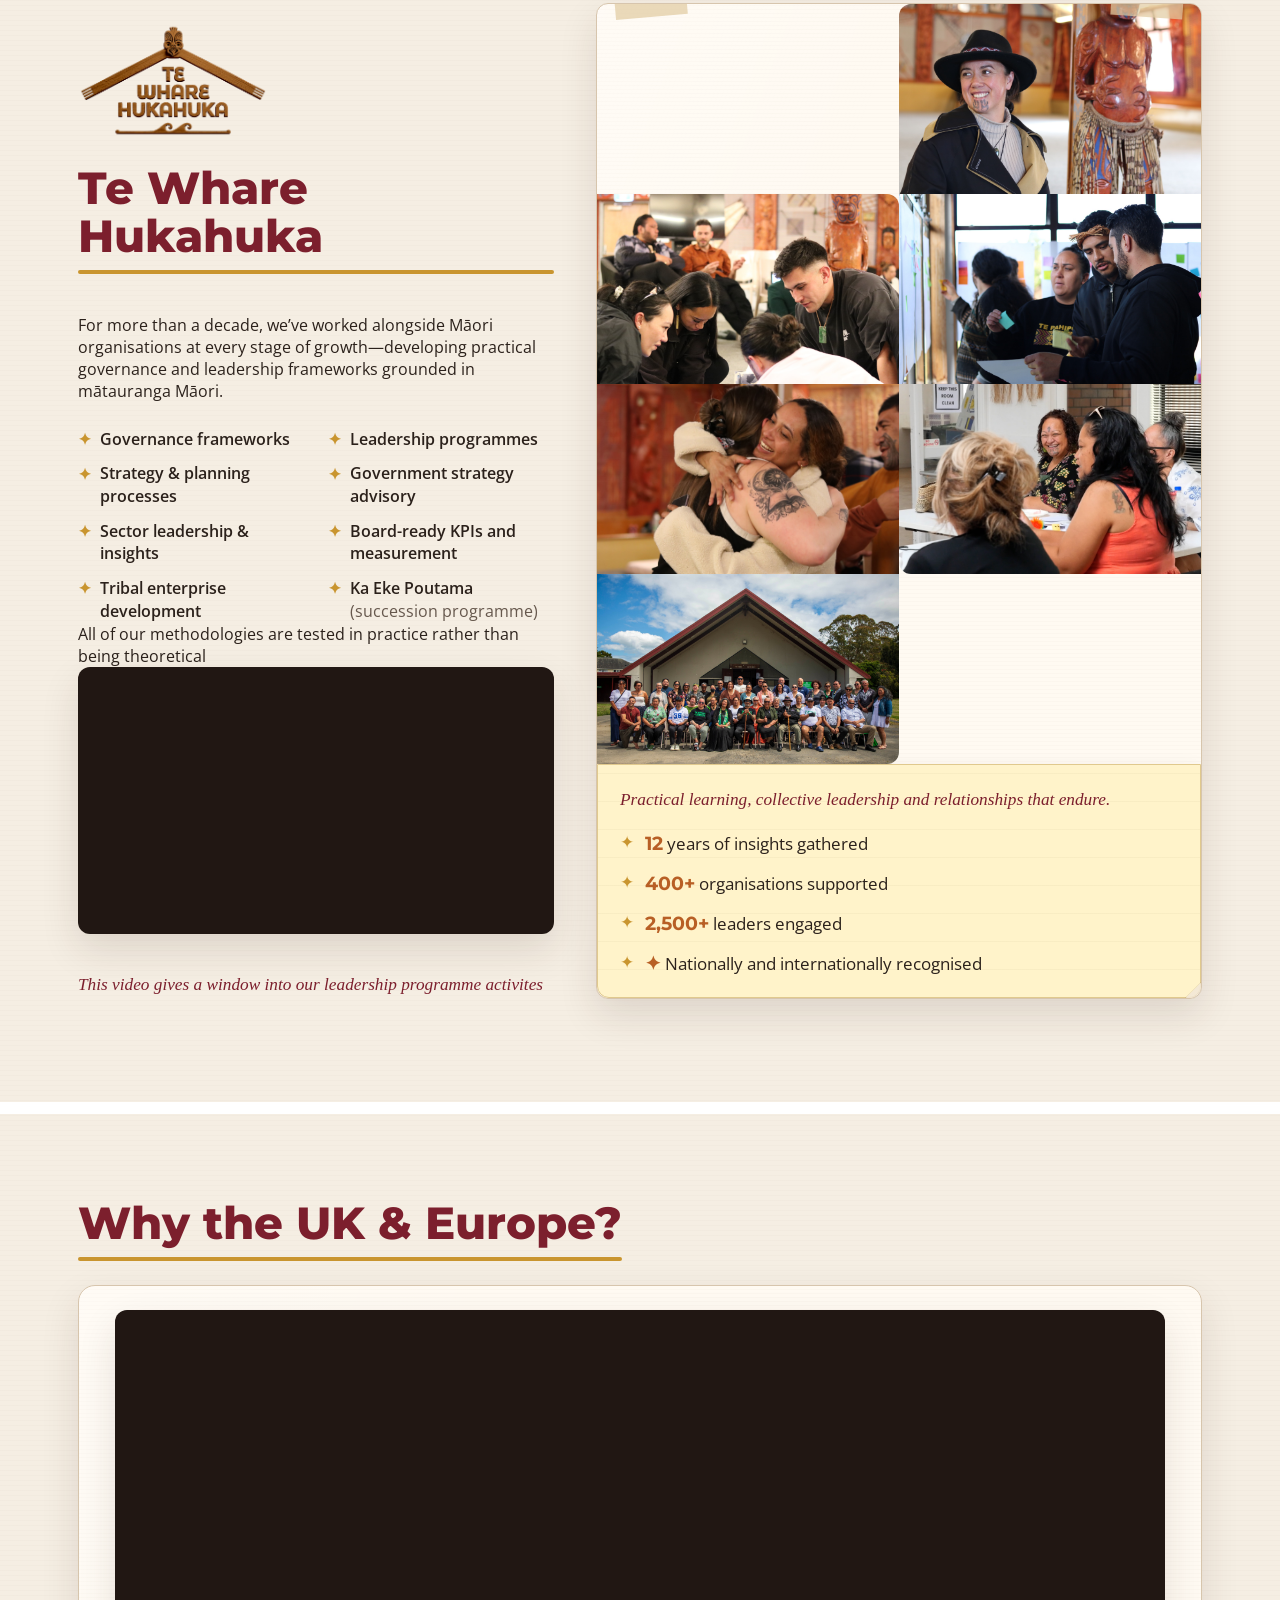
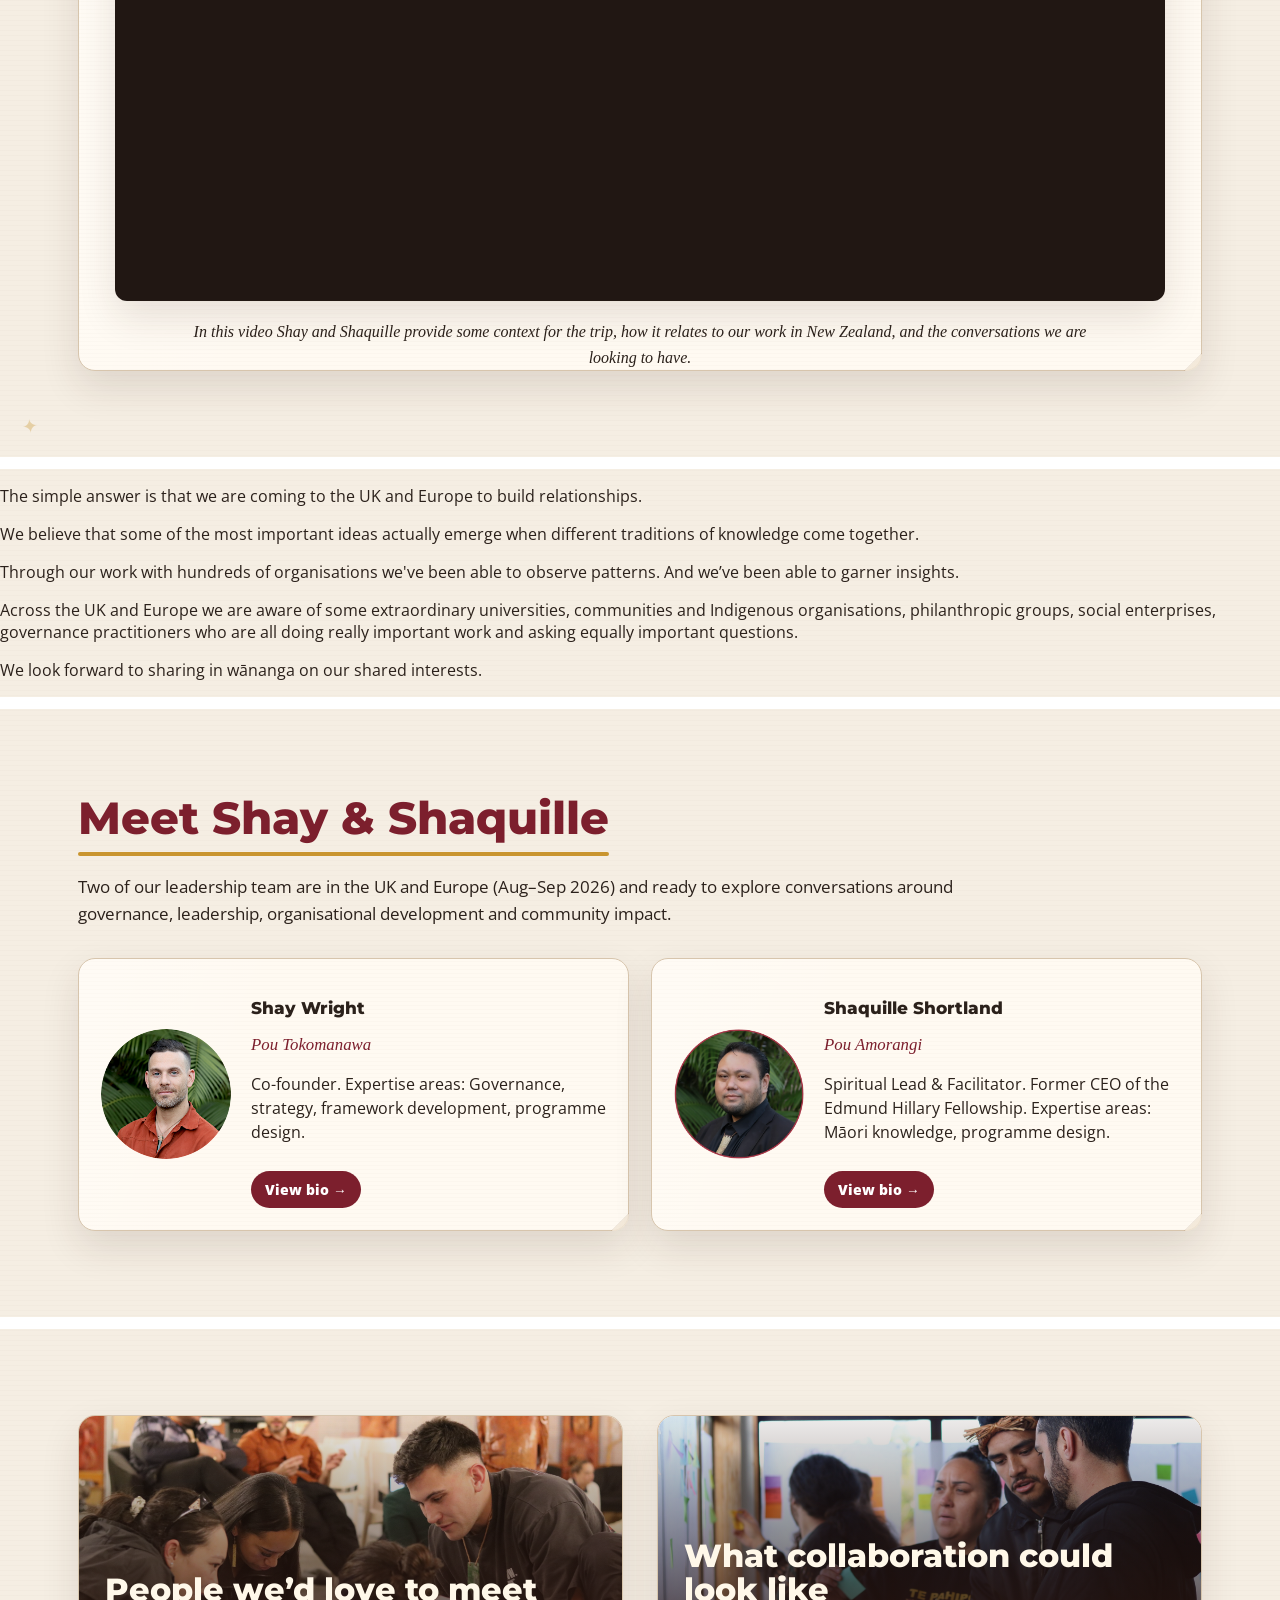
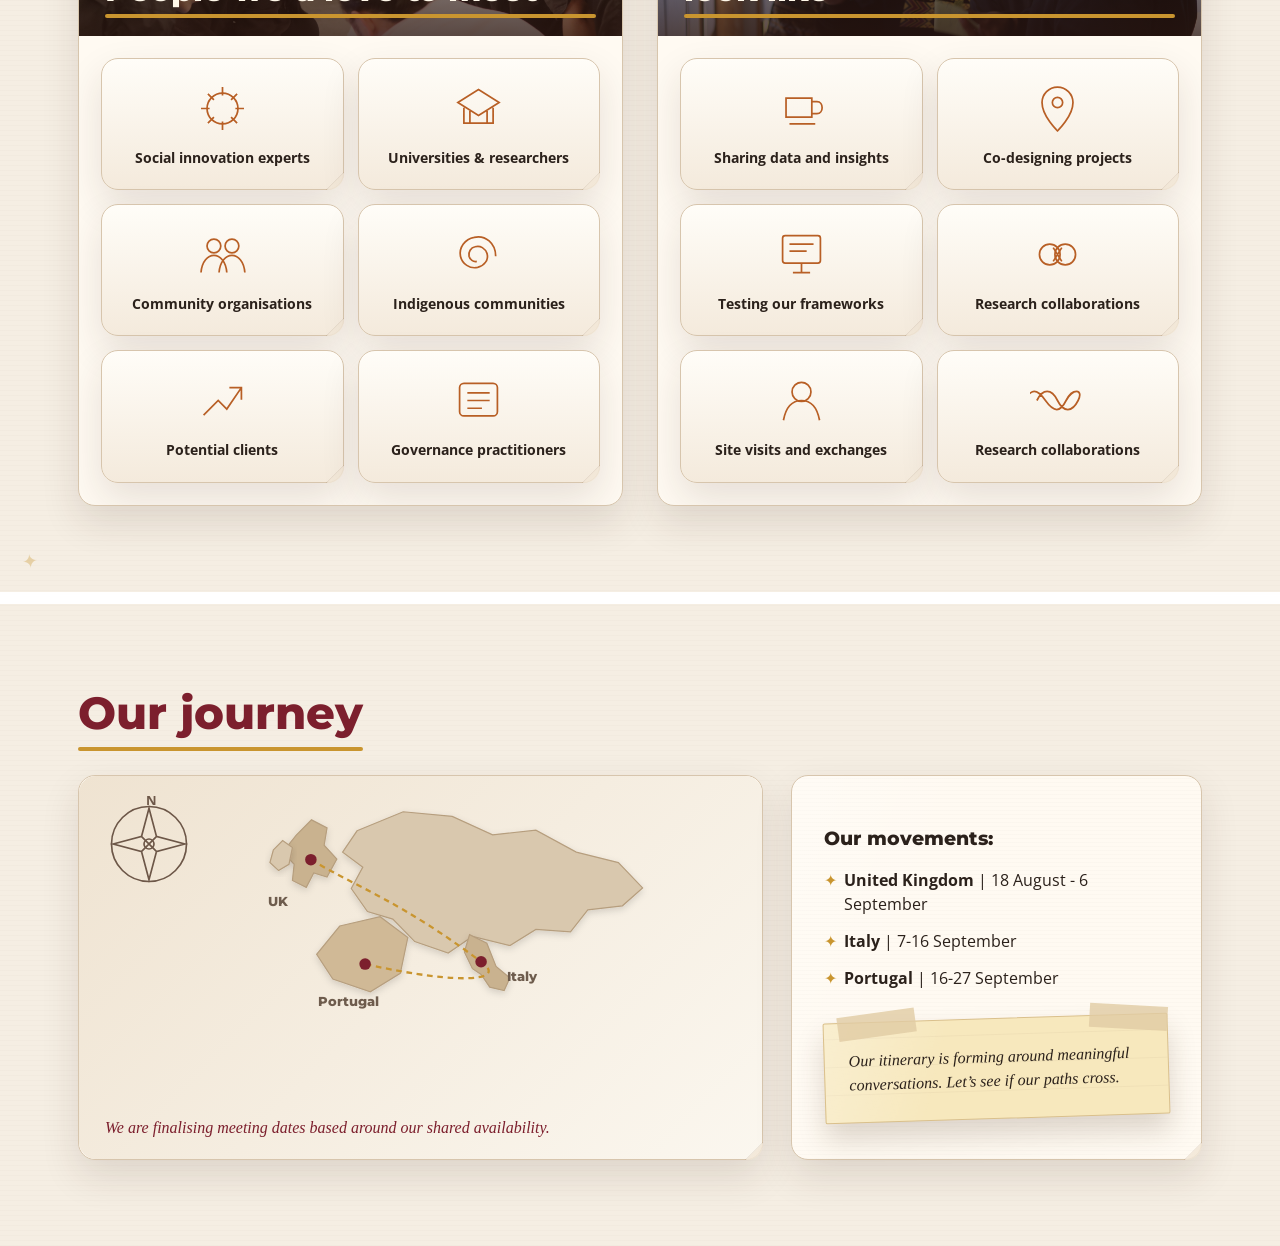
==== commit 144d94f7: "Update index.html" ====
--- a/sections/01-hero/index.html
+++ b/sections/01-hero/index.html
@@ -890,67 +890,6 @@
   }
 }
 
-
-/* ===============================================================
-   V11 TEMP — no trip videos yet
-   =============================================================== */
-
-/* Indigenous knowledge video intentionally removed for now. */
-.framework-intro .video-embed-small{display:none!important}
-
-/* Text treatment for Why the UK & Europe? */
-.trip-text-section .wrap{
-  padding-top:66px;
-  padding-bottom:66px;
-}
-.trip-text-panel{
-  max-width:970px;
-  margin:22px auto 0;
-  padding:38px 42px;
-  background:
-    linear-gradient(110deg,rgba(255,255,255,.30),transparent 34%),
-    repeating-linear-gradient(0deg,rgba(93,69,47,.018) 0 1px,transparent 1px 4px),
-    var(--paper);
-}
-.trip-text-panel p{
-  margin:0 0 18px;
-  font-size:1.08rem;
-  line-height:1.68;
-}
-.trip-text-panel p:last-child{margin-bottom:0}
-.trip-text-panel .trip-closing{
-  font-family:"Lora",Georgia,serif;
-  font-style:italic;
-  color:var(--wine);
-  font-weight:500;
-  font-size:1.15rem;
-  margin-top:24px;
-}
-
-/* Methodology video moved into TWH section */
-.methodology-video-wrap{
-  margin-top:34px;
-}
-.methodology-video-label{
-  font-family:"Lora",Georgia,serif;
-  font-style:italic;
-  font-weight:500;
-  color:var(--wine);
-  font-size:1.05rem;
-  line-height:1.5;
-  margin-bottom:16px;
-}
-.methodology-video{
-  max-width:760px;
-  margin:0;
-}
-
-@media(max-width:700px){
-  .trip-text-panel{padding:28px 24px}
-  .trip-text-panel p{font-size:1rem}
-  .trip-text-panel .trip-closing{font-size:1.06rem}
-  .methodology-video{max-width:100%}
-}
 
 </style></head><body>
 <section><div class="wrap"><div class="intro"><div class="card" style="padding:12px 12px 36px"><div class="video"><iframe allowfullscreen="" src="https://www.youtube.com/embed/BS4LQwYGccE"></iframe></div><div class="hand" style="text-align:center;margin-top:10px">Here is a 2 minute summary video about us and what brings us together</div></div><div class="paper welcome">
@@ -1012,7 +951,7 @@
 <div class="methodology-video-wrap">
   <div class="methodology-video-label">All of our methodologies are tested in practice rather than being theoretical</div>
   <div class="video-embed methodology-video">
-    <iframe src="www.youtube.com/embed/N3BFQTakncI?start=0" title="Te Whare Hukahuka methodologies video" loading="lazy" allow="accelerometer; autoplay; clipboard-write; encrypted-media; gyroscope; picture-in-picture; web-share" allowfullscreen></iframe>
+    <iframe src="https://www.youtube.com/embed/N3BFQTakncI?start=0" title="Te Whare Hukahuka methodologies video" loading="lazy" allow="accelerometer; autoplay; clipboard-write; encrypted-media; gyroscope; picture-in-picture; web-share" allowfullscreen></iframe>
   </div>
 </div>
 </div><div class="paper twh-collage"><div class="tape tr"></div><img alt="Ka Eke Poutama wānanga participant" src="assets/twh-collage-1.jpg"/><img alt="Collaborative learning at wānanga" src="assets/twh-collage-2.jpg"/><img alt="Participants working together" src="assets/twh-collage-3.jpg"/><img alt="Whanaungatanga at wānanga" src="assets/twh-collage-4.jpg"/><img alt="Community learning and kōrero" src="assets/twh-collage-5.jpg"/><img alt="Whānau and community gathered together" src="assets/twh-collage-6.jpg"/><div class="twh-collage-footer">
@@ -1028,7 +967,12 @@
 <div class="wrap">
   <h2>Why the UK &amp; Europe?</h2>
   <div class="paper trip-text-panel">
-    <p>The simple answer is that we are coming to the UK and Europe to build relationships.</p>
+   <div class="video-embed video-embed-large">
+<iframe src="https://www.youtube.com/embed/alm-bjLboI8?si=PtlYtdCtOqYIXi21" title="Why are we coming to the UK and Europe?" loading="lazy" allow="accelerometer; autoplay; clipboard-write; encrypted-media; gyroscope; picture-in-picture; web-share" allowfullscreen></iframe>
+</div>
+<p class="video-byline">In this video Shay and Shaquille provide some context for the trip, how it relates to our work in New Zealand, and the conversations we are looking to have.</p>
+</div></section><div class="gap"></div>
+ <p>The simple answer is that we are coming to the UK and Europe to build relationships.</p>
     <p>We believe that some of the most important ideas actually emerge when different traditions of knowledge come together.</p>
     <p>Through our work with hundreds of organisations we've been able to observe patterns. And we’ve been able to garner insights.</p>
     <p>Across the UK and Europe we are aware of some extraordinary universities, communities and Indigenous organisations, philanthropic groups, social enterprises, governance practitioners who are all doing really important work and asking equally important questions.</p>
